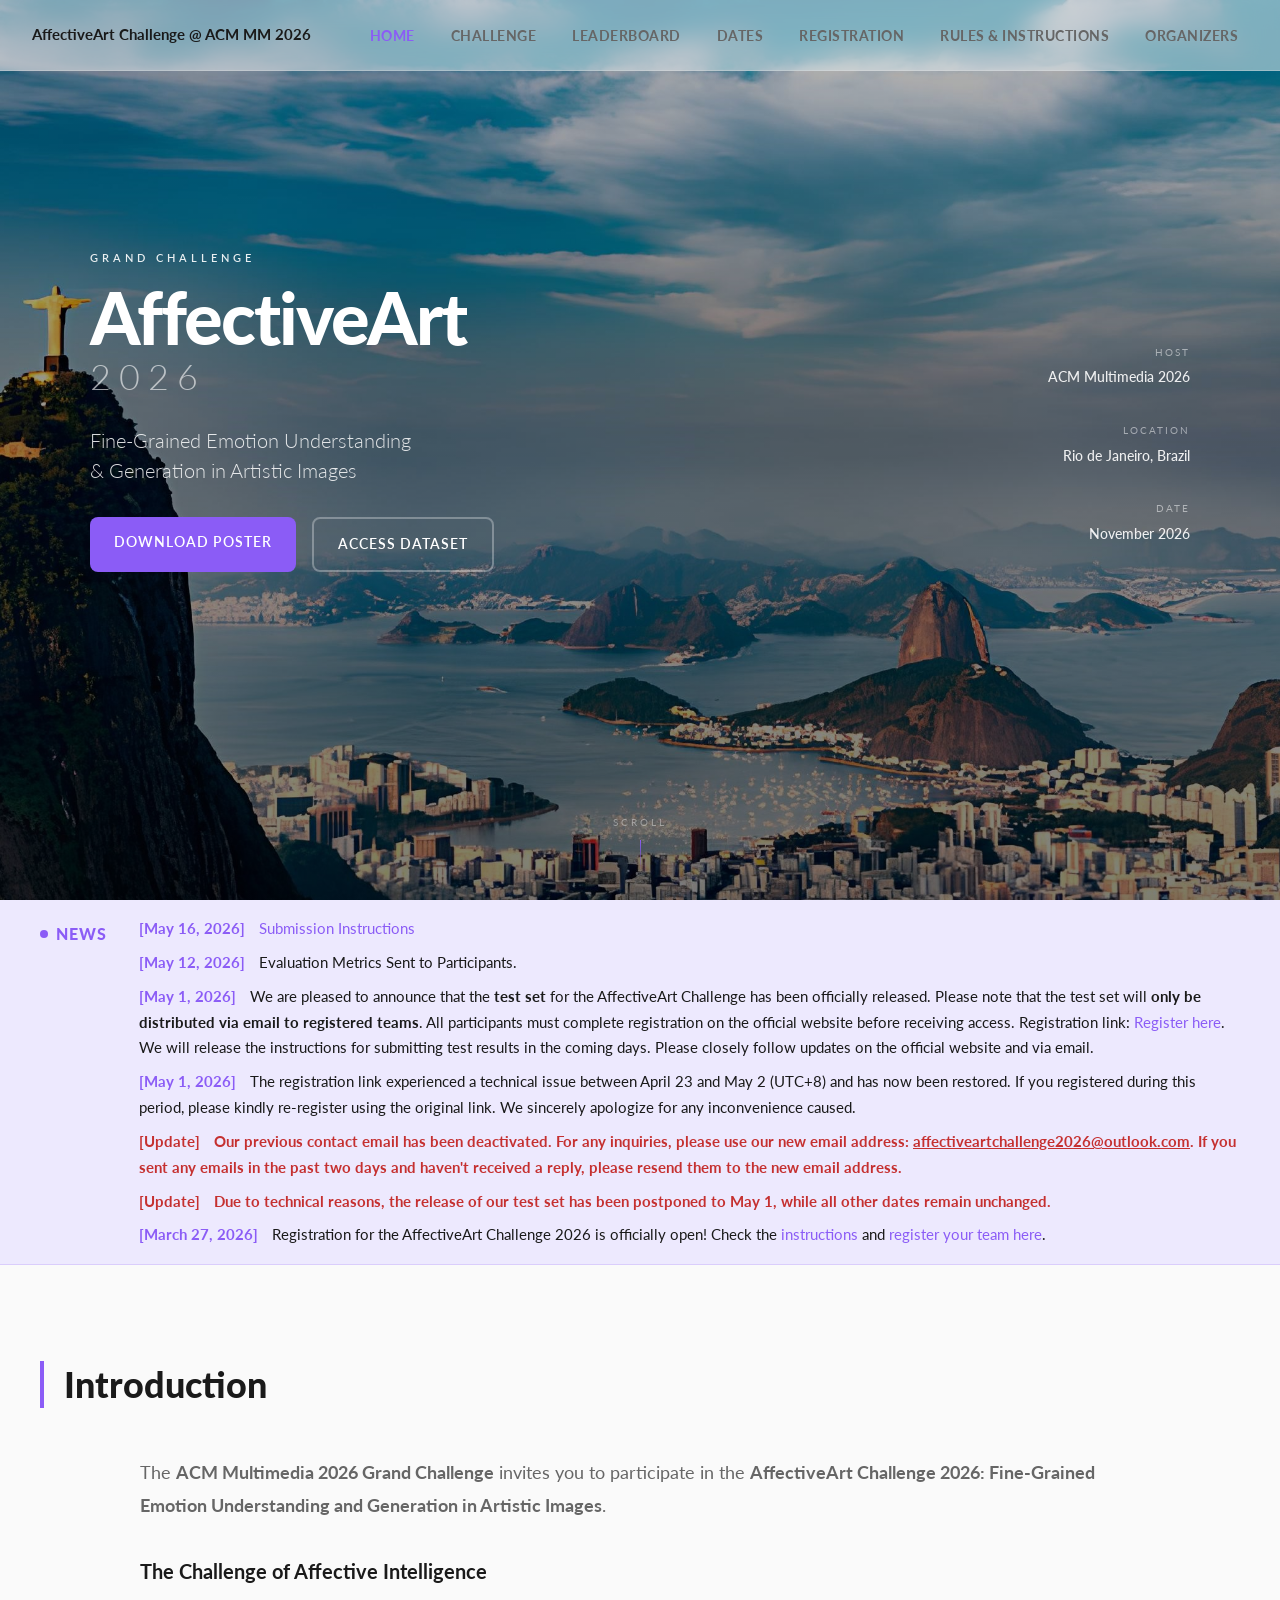
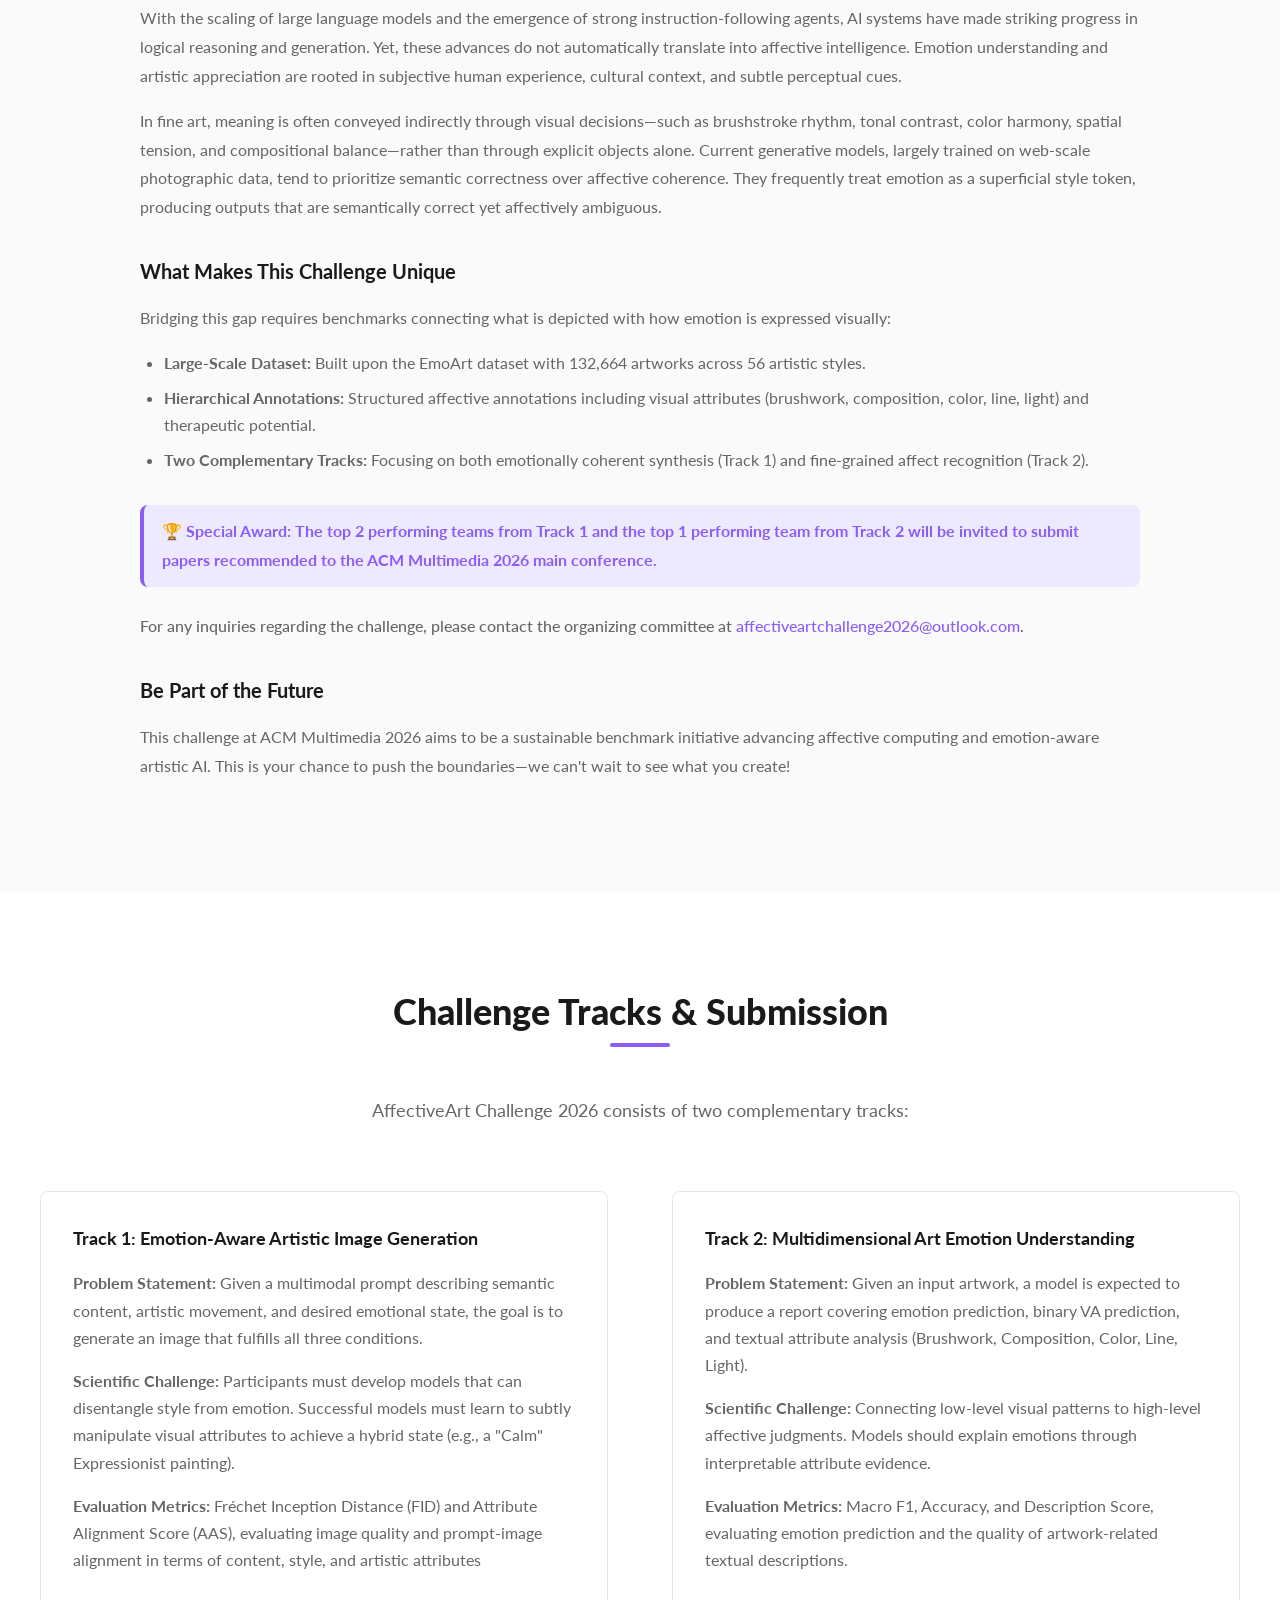
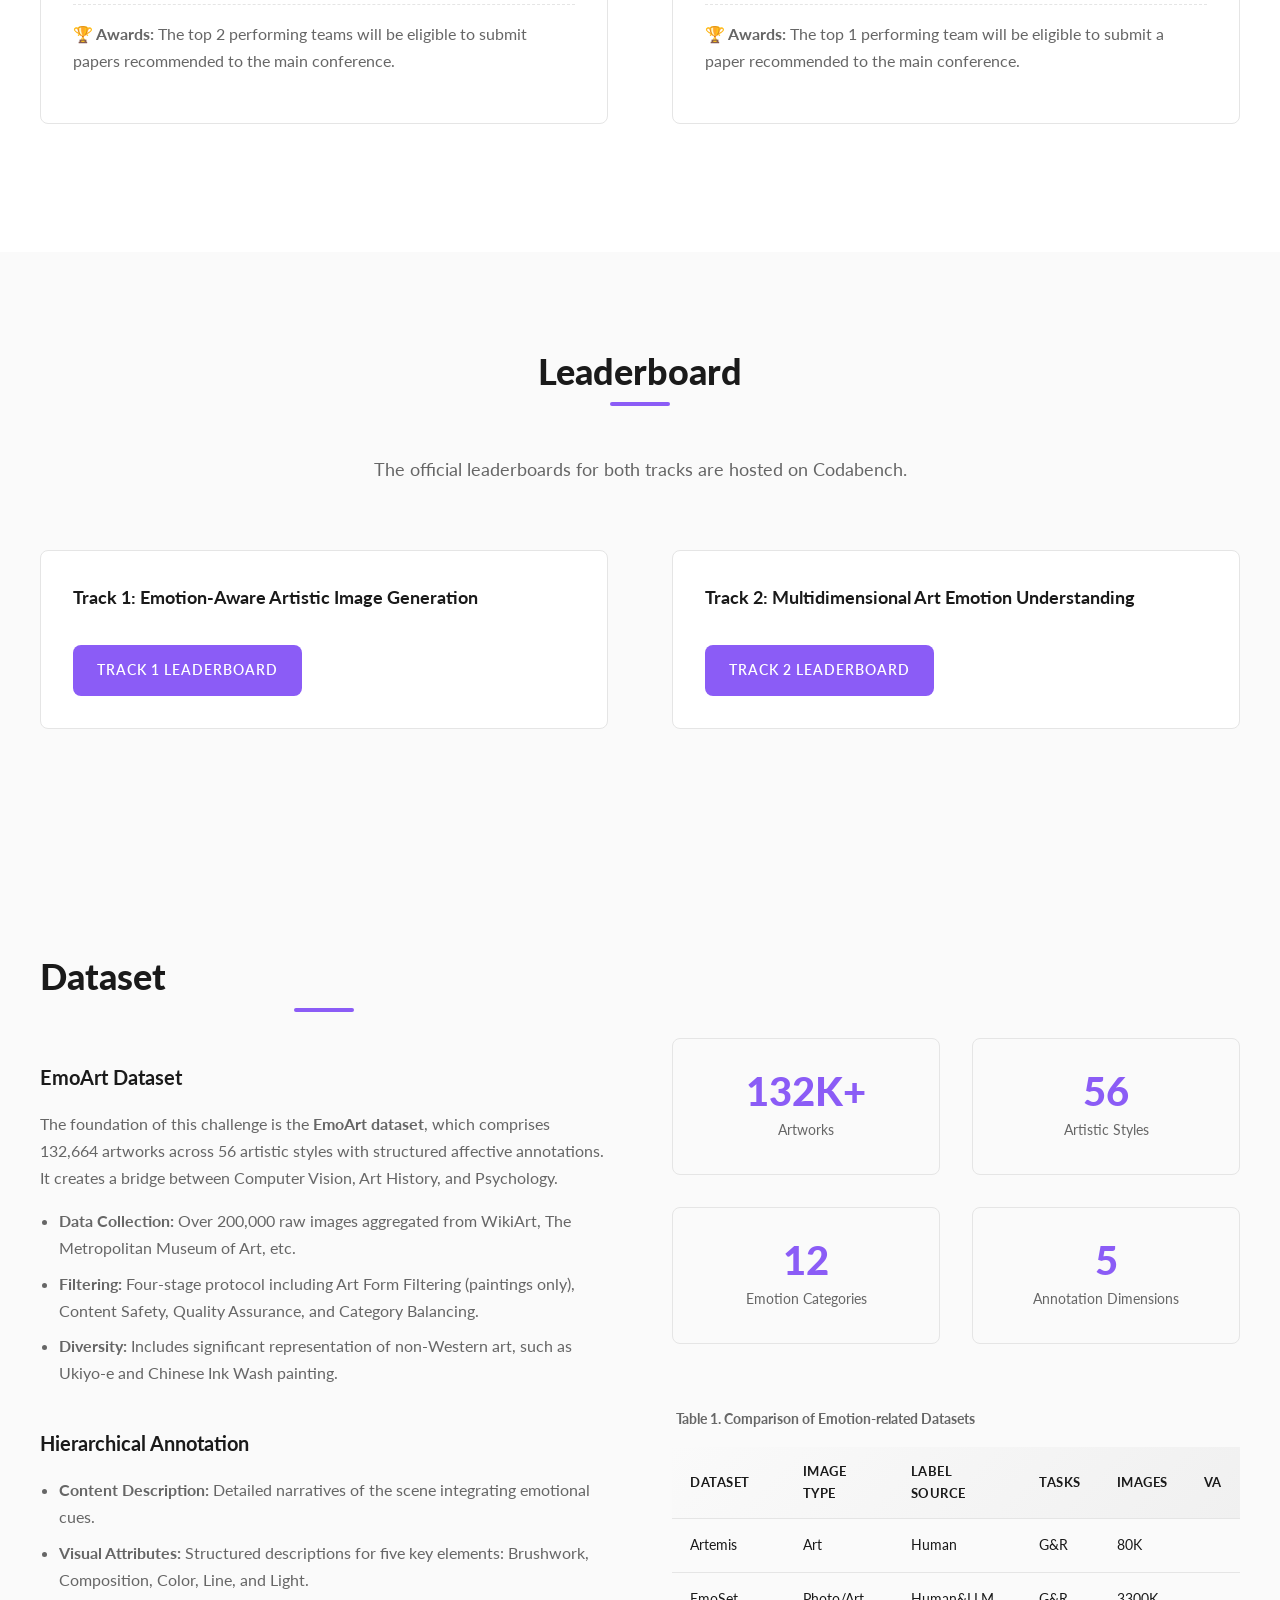
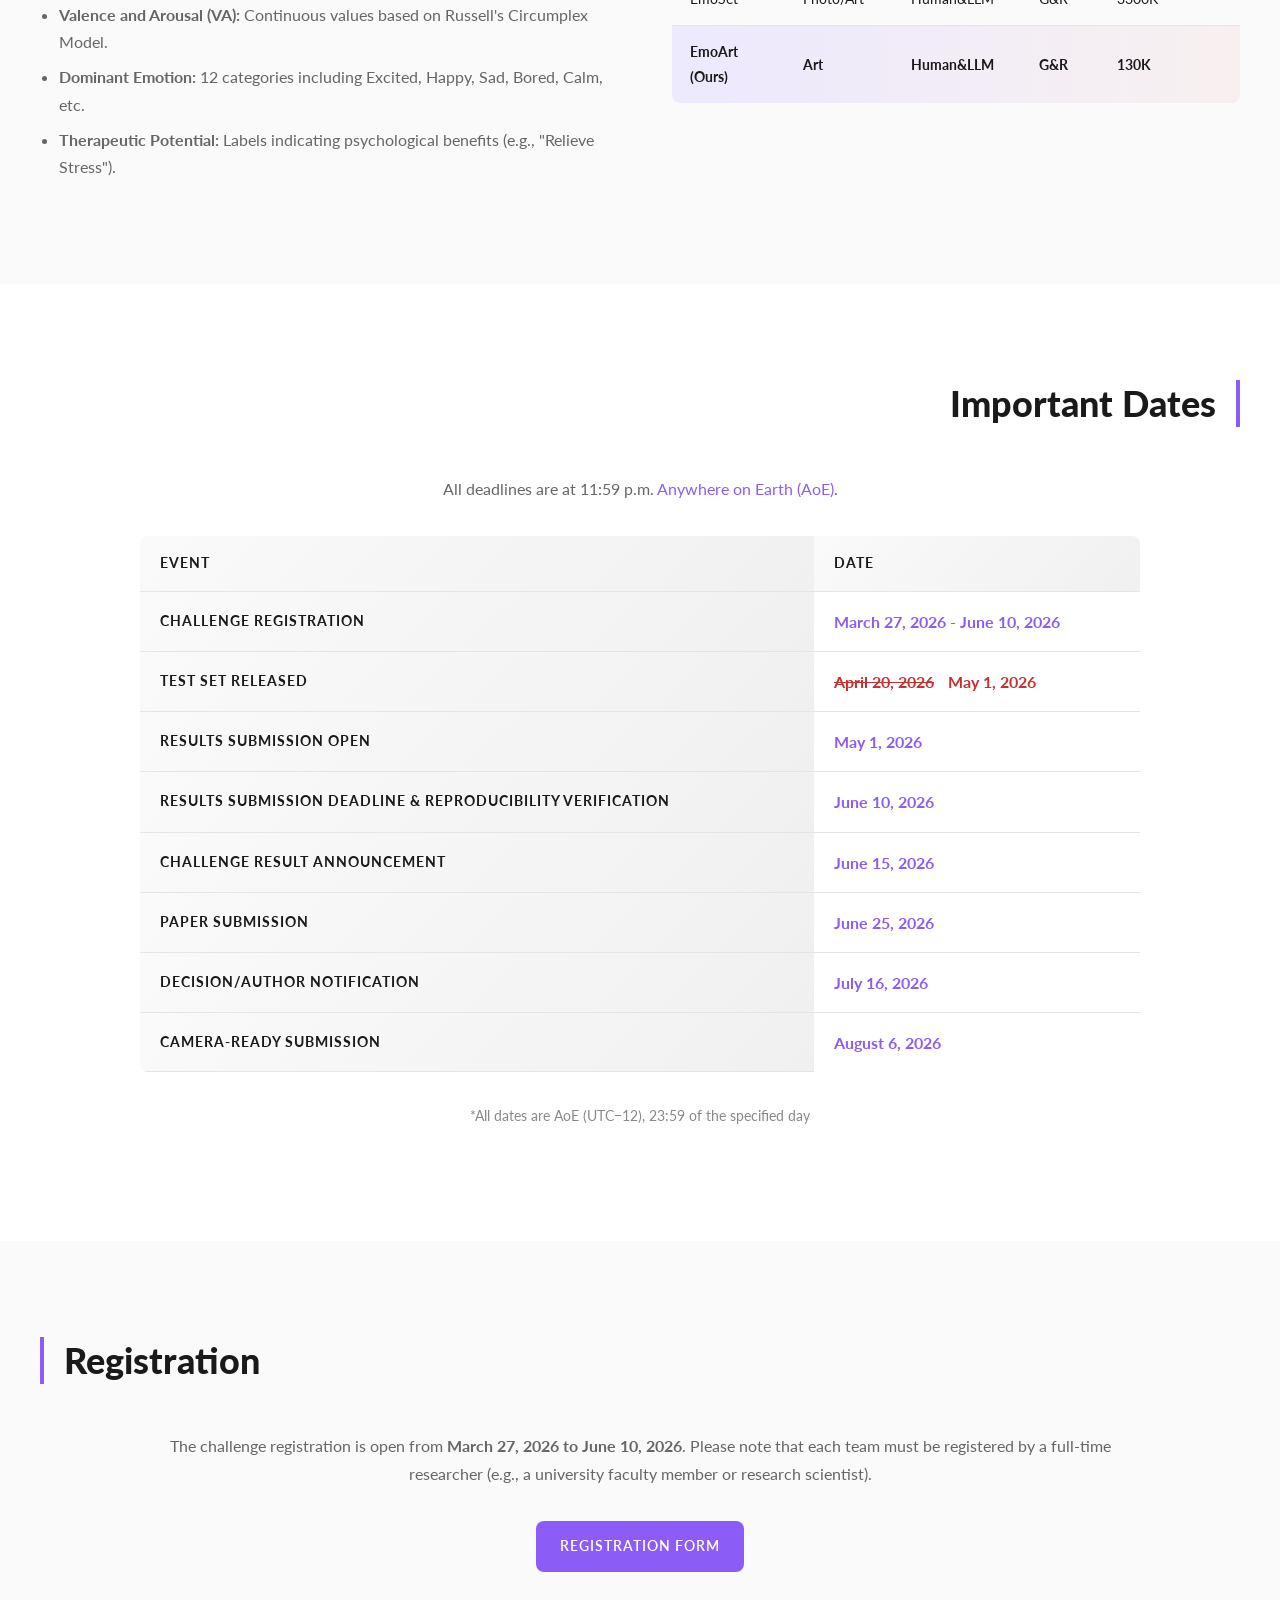
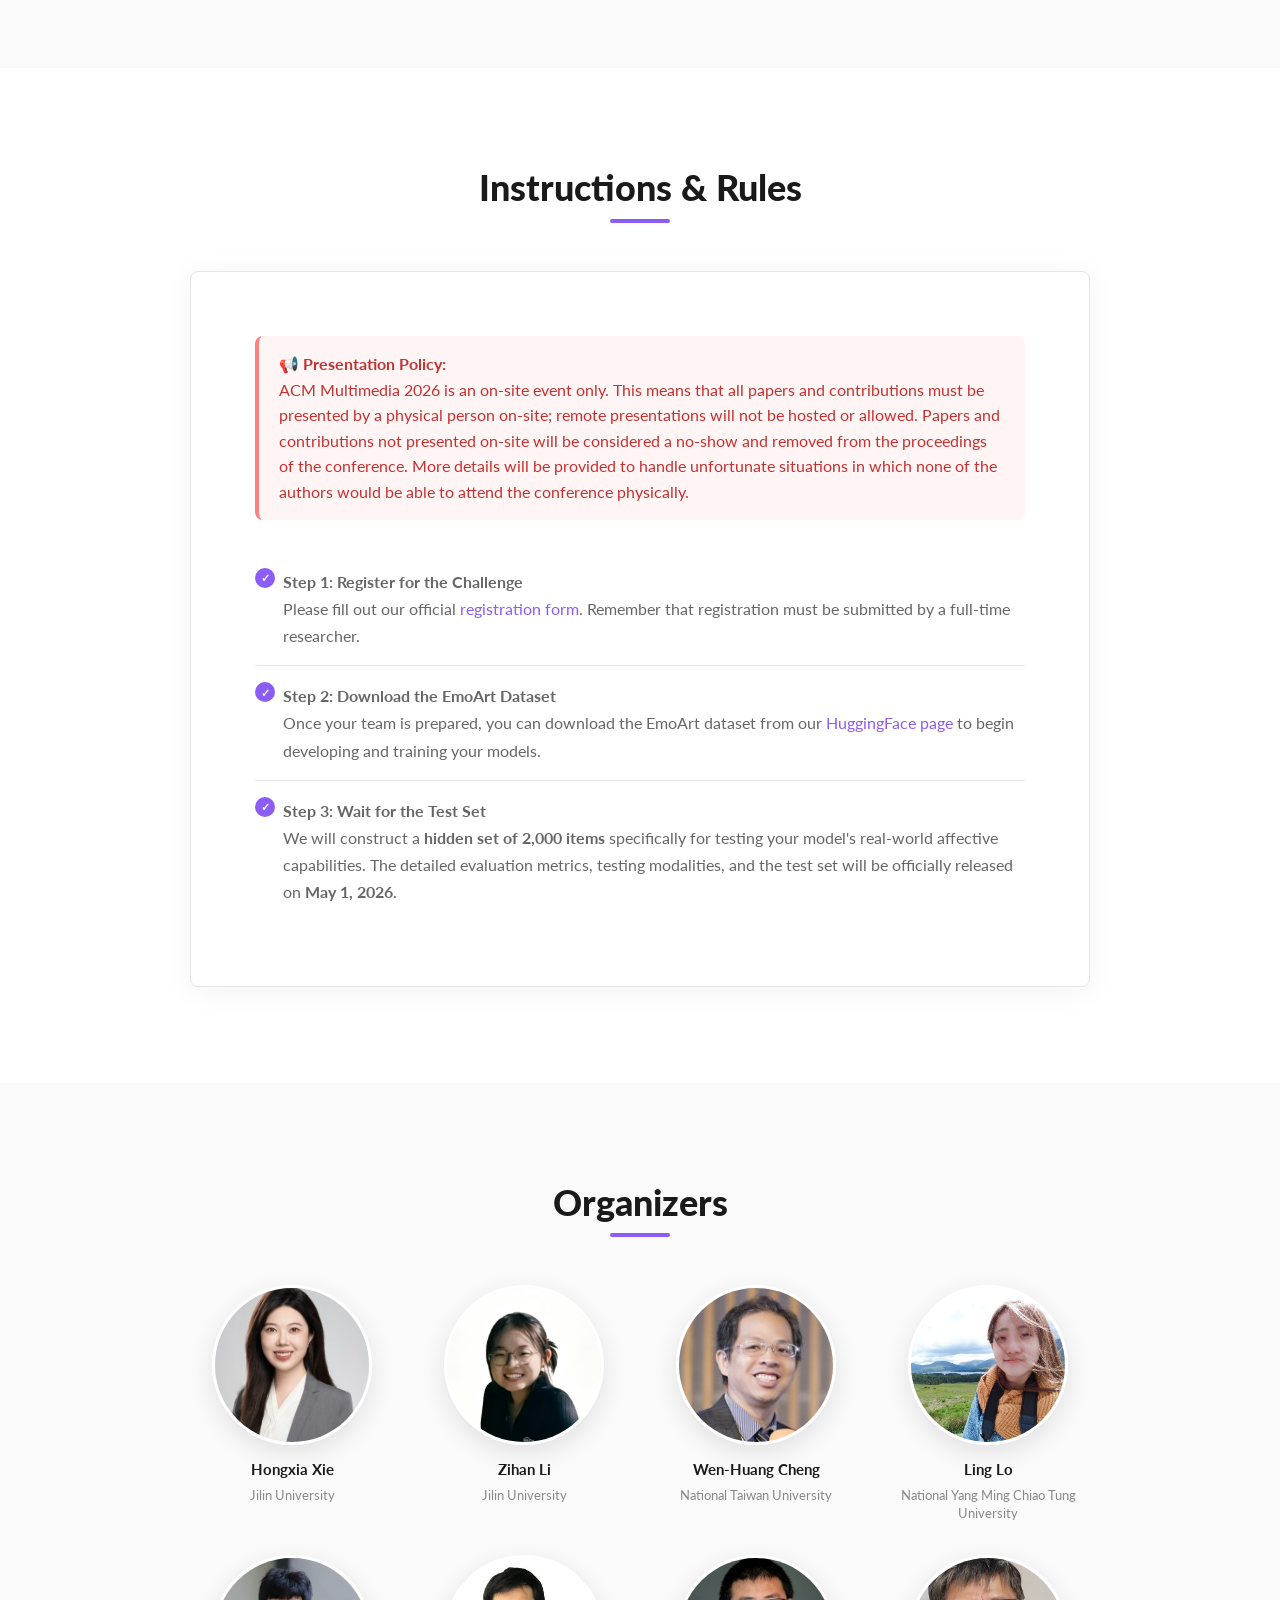
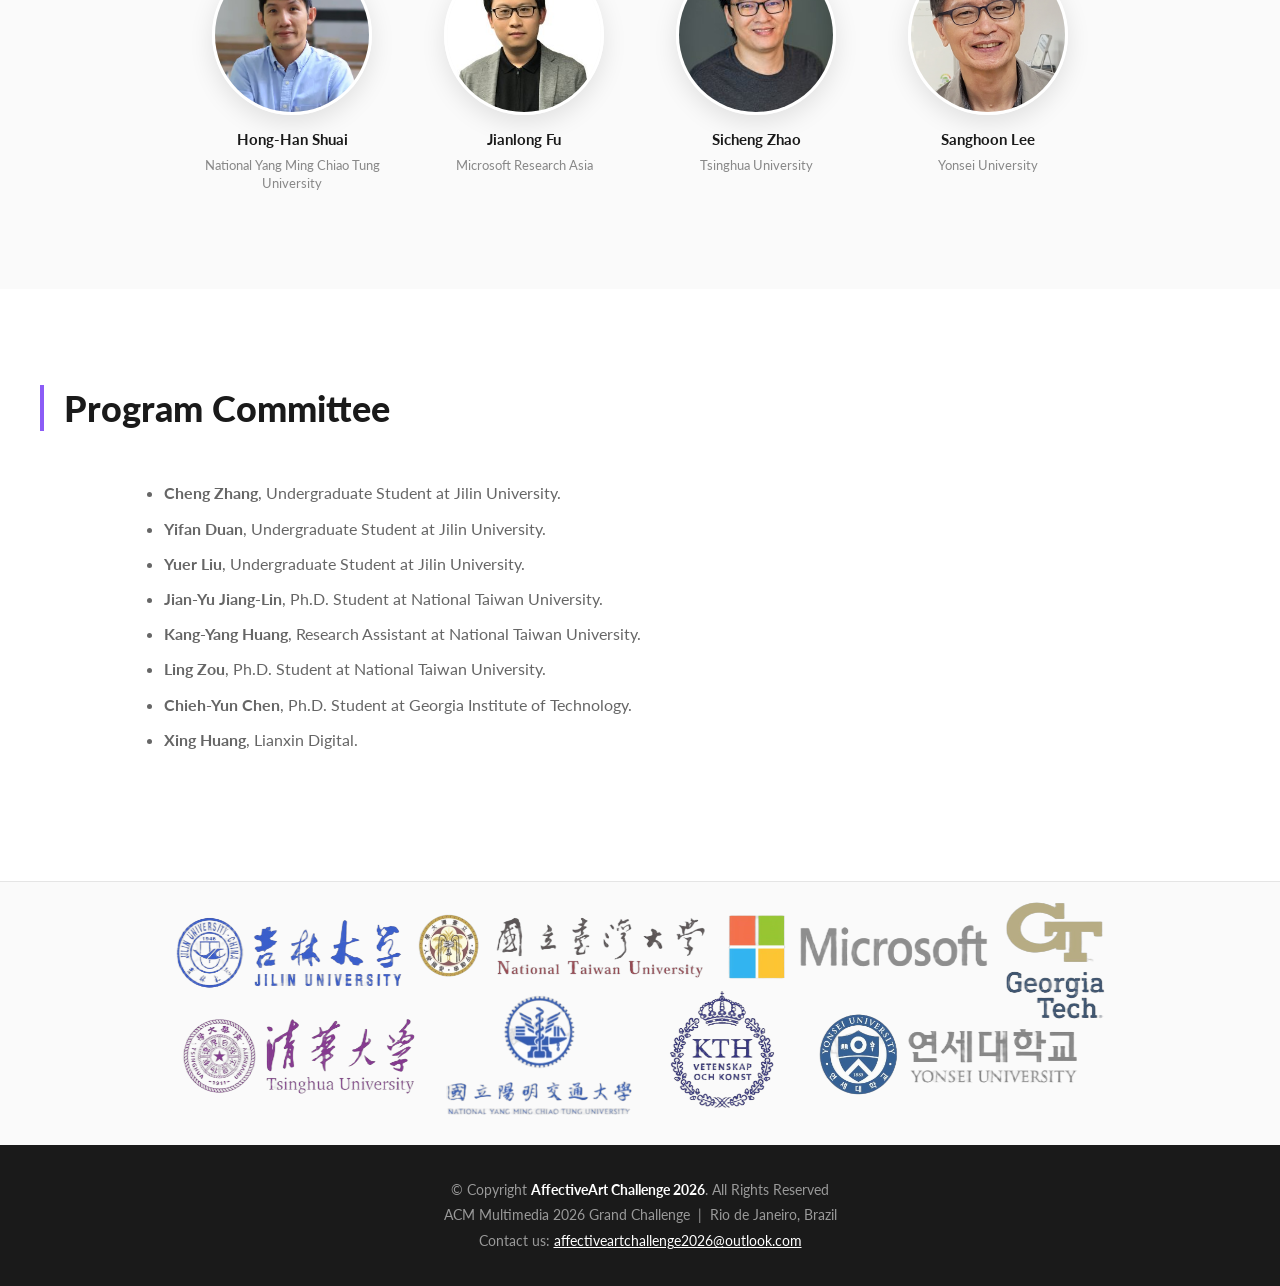
==== index.html @ a7260cdf "Update index.html" ====
<!DOCTYPE html>
<html lang="en">
<head>
    <meta charset="UTF-8">
    <meta name="viewport" content="width=device-width, initial-scale=1.0">
    <title>AffectiveArt Challenge 2026 | ACM Multimedia Grand Challenge</title>
    <link rel="shortcut icon" href="images/logo/icon.png" type="image/x-icon">
    <link rel="preconnect" href="https://fonts.googleapis.com">
    <link rel="preconnect" href="https://fonts.gstatic.com" crossorigin>
    <link href="https://fonts.googleapis.com/css2?family=Lato:wght@300;400;700;900&display=swap" rel="stylesheet">
    <style>
        :root {
            --color-primary: #1a1a1a;
            --color-secondary: #666;
            --color-accent: #8b5cf6;
            --color-accent-light: #ede9fe;
            --color-bg: #fafafa;
            --color-white: #ffffff;
            --color-border: #e5e5e5;
            --color-muted: #888;
            --font-main: 'Lato', sans-serif;
            --spacing-xs: 0.5rem;
            --spacing-sm: 1rem;
            --spacing-md: 2rem;
            --spacing-lg: 4rem;
            --spacing-xl: 6rem;
            --radius: 8px;
        }

        * {
            margin: 0;
            padding: 0;
            box-sizing: border-box;
        }

        html {
            scroll-behavior: smooth;
        }

        body {
            font-family: var(--font-main);
            font-weight: 400;
            color: var(--color-primary);
            background-color: var(--color-bg);
            line-height: 1.7;
            -webkit-font-smoothing: antialiased;
        }

        a {
            color: var(--color-accent);
            text-decoration: none;
            transition: color 0.3s;
        }

        a:hover {
            color: var(--color-primary);
        }

        /* Navigation */
        .navbar {
            position: fixed;
            top: 0;
            left: 0;
            right: 0;
            background: rgba(250, 250, 250, 0.5);
            backdrop-filter: blur(12px);
            -webkit-backdrop-filter: blur(12px);
            z-index: 1000;
            border-bottom: 1px solid rgba(229, 229, 229, 0.3);
        }

        .nav-container {
            max-width: 1320px;
            margin: 0 auto;
            padding: 0 var(--spacing-md);
            display: flex;
            justify-content: space-between;
            align-items: center;
            height: 70px;
        }

        .nav-logo {
            font-weight: 700;
            font-size: 0.95rem;
            color: var(--color-primary);
            text-decoration: none;
            letter-spacing: 0;
        }

        .nav-links {
            display: flex;
            gap: var(--spacing-sm);
            list-style: none;
        }

        .nav-links a {
            text-decoration: none;
            color: var(--color-secondary);
            font-weight: 700;
            font-size: 0.85rem;
            text-transform: uppercase;
            letter-spacing: 0.5px;
            transition: color 0.3s;
            position: relative;
            padding: 6px 10px;
        }

        .nav-links a:hover,
        .nav-links a.active {
            color: var(--color-accent);
        }

        /* Hero Section */
        .hero {
            min-height: 100vh;
            display: flex;
            align-items: center;
            justify-content: center;
            padding: var(--spacing-xl) var(--spacing-md);
            position: relative;
            background: linear-gradient(rgba(0,0,0,0.3), rgba(0,0,0,0.5)), url('images/background.jpg');
            background-size: cover;
            background-position: center;
        }

        .hero-content {
            width: 100%;
            max-width: 1100px;
            margin: 0 auto;
            color: var(--color-white);
            display: grid;
            grid-template-columns: 1.5fr 1fr;
            gap: var(--spacing-lg);
            align-items: center;
            transform: translateY(-50px);
        }

        .hero-main {
            grid-column: 1;
            margin-top: 20px;
        }

        .hero-label {
            display: block;
            font-size: 0.7rem;
            font-weight: 600;
            text-transform: uppercase;
            letter-spacing: 4px;
            color: rgba(255,255,255,0.9);
            margin-bottom: var(--spacing-sm);
        }

        .hero-title {
            font-size: clamp(2.5rem, 6vw, 4.5rem);
            font-weight: 900;
            line-height: 0.95;
            margin-bottom: var(--spacing-md);
            letter-spacing: -2px;
        }

        .title-word {
            display: block;
        }

        .title-year {
            display: block;
            font-size: 0.5em;
            font-weight: 300;
            letter-spacing: 8px;
            color: rgba(255,255,255,0.6);
            margin-top: 0.2em;
        }

        .hero-desc {
            font-size: clamp(1rem, 2vw, 1.25rem);
            font-weight: 300;
            color: rgba(255,255,255,0.85);
            line-height: 1.5;
            max-width: 500px;
        }

        .hero-info {
            grid-column: 2;
            display: flex;
            flex-direction: column;
            gap: var(--spacing-md);
            text-align: right;
            margin-top: 90px;
        }

        .info-block {
            display: flex;
            flex-direction: column;
            gap: 4px;
        }

        .info-label {
            font-size: 0.65rem;
            text-transform: uppercase;
            letter-spacing: 2px;
            color: rgba(255,255,255,0.5);
        }

        .info-value {
            font-size: 0.9rem;
            font-weight: 500;
            color: rgba(255,255,255,0.9);
        }

        .info-value a {
            color: #34e89e;
            border-bottom: 1px solid transparent;
            transition: border-color 0.3s;
        }

        .info-value a:hover {
            border-bottom-color: #34e89e;
        }

        .hero-actions {
            display: flex;
            gap: var(--spacing-sm);
            margin-top: var(--spacing-md);
            flex-wrap: wrap;
        }

        .btn {
            display: inline-block;
            padding: 0.875rem 1.5rem;
            font-family: var(--font-main);
            font-size: 0.85rem;
            font-weight: 600;
            text-decoration: none;
            text-transform: uppercase;
            letter-spacing: 1px;
            border-radius: var(--radius);
            transition: all 0.3s;
            cursor: pointer;
            border: none;
            text-align: center;
        }

        .btn-primary {
            background: var(--color-accent);
            color: white;
        }

        .btn-primary:hover {
            background: #d64a3f;
            transform: translateY(-2px);
            box-shadow: 0 10px 30px rgba(232, 90, 79, 0.3);
        }

        .btn-secondary {
            background: transparent;
            color: white;
            border: 2px solid rgba(255,255,255,0.3);
        }

        .btn-secondary:hover {
            background: white;
            color: var(--color-primary);
            border-color: white;
        }

        .hero-scroll {
            position: absolute;
            bottom: 30px;
            left: 50%;
            transform: translateX(-50%);
            display: flex;
            flex-direction: column;
            align-items: center;
            gap: 8px;
            color: rgba(255,255,255,0.4);
            font-size: 0.65rem;
            text-transform: uppercase;
            letter-spacing: 3px;
        }

        .scroll-line {
            width: 1px;
            height: 30px;
            background: linear-gradient(to bottom, var(--color-accent), transparent);
        }

        /* Section Styles */
        section {
            padding: var(--spacing-xl) var(--spacing-md);
        }

        .container {
            max-width: 1200px;
            margin: 0 auto;
        }

        .section-header {
            margin-bottom: var(--spacing-md);
            text-align: center;
        }

        .section-header-left {
            text-align: left;
        }

        .section-header-left .section-title {
            padding-left: 20px;
            border-left: 4px solid var(--color-accent);
        }

        .section-header-left .section-title::after {
            display: none;
        }

        .section-header-right {
            text-align: right;
        }

        .section-header-right .section-title {
            padding-right: 20px;
            border-right: 4px solid var(--color-accent);
        }

        .section-header-right .section-title::after {
            display: none;
        }

        .section-label {
            font-size: 0.75rem;
            font-weight: 700;
            text-transform: uppercase;
            letter-spacing: 3px;
            color: var(--color-accent);
            margin-bottom: var(--spacing-xs);
            display: inline-block;
            padding: 4px 12px;
            background: var(--color-accent-light);
            border-radius: 20px;
        }

        .section-title {
            font-size: clamp(1.75rem, 3vw, 2.25rem);
            font-weight: 900;
            line-height: 1.3;
            margin-bottom: var(--spacing-sm);
            position: relative;
            display: inline-block;
        }

        .section-title::after {
            content: '';
            display: block;
            width: 60px;
            height: 4px;
            background: var(--color-accent);
            border-radius: 2px;
            margin: var(--spacing-xs) auto 0;
        }

        .section-header-left .section-title,
        .section-header-right .section-title {
            display: inline-block;
        }

        .section-description {
            font-size: 1.1rem;
            color: var(--color-secondary);
            max-width: 900px;
            font-weight: 300;
        }

        /* Content Block */
        .content-block {
            max-width: 1000px;
            margin: 0 auto;
        }

        .content-block h3 {
            font-size: 1.25rem;
            font-weight: 700;
            margin: var(--spacing-md) 0 var(--spacing-sm);
            color: var(--color-primary);
        }

        .content-block h3:first-child {
            margin-top: 0;
        }

        .content-block p {
            color: var(--color-secondary);
            margin-bottom: var(--spacing-sm);
            line-height: 1.8;
        }

        .content-block ul {
            margin-bottom: var(--spacing-md);
            padding-left: 1.5rem;
            color: var(--color-secondary);
        }

        .content-block li {
            margin-bottom: var(--spacing-xs);
            line-height: 1.7;
        }

        .lead {
            font-size: 1.15rem;
            color: var(--color-secondary);
            margin-bottom: var(--spacing-md);
        }

        /* Two Column Layout */
        .two-col {
            display: grid;
            grid-template-columns: 1fr 1fr;
            gap: var(--spacing-lg);
            align-items: center;
        }

        .two-col.reverse {
            direction: rtl;
        }

        .two-col.reverse > * {
            direction: ltr;
        }

        .col-content h3 {
            font-size: 1.25rem;
            font-weight: 700;
            margin: var(--spacing-md) 0 var(--spacing-sm);
        }

        .col-content h3:first-child {
            margin-top: 0;
        }

        .col-content p {
            color: var(--color-secondary);
            margin-bottom: var(--spacing-sm);
        }

        .col-content ul {
            padding-left: 1.2rem;
            color: var(--color-secondary);
        }

        .col-content li {
            margin-bottom: var(--spacing-xs);
        }

        /* Stats Grid */
        .stats-grid {
            display: grid;
            grid-template-columns: repeat(2, 1fr);
            gap: var(--spacing-md);
        }

        .stat-item {
            background: var(--color-bg);
            padding: var(--spacing-md);
            border-radius: var(--radius);
            text-align: center;
            border: 1px solid var(--color-border);
            transition: all 0.3s;
        }

        .stat-item:hover {
            border-color: var(--color-accent);
        }

        .stat-number {
            font-size: 2.5rem;
            font-weight: 900;
            color: var(--color-accent);
            line-height: 1;
        }

        .stat-label {
            font-size: 0.85rem;
            color: var(--color-secondary);
            margin-top: var(--spacing-xs);
        }

        /* Info Cards */
        .info-card {
            background: var(--color-white);
            padding: var(--spacing-md);
            border-radius: var(--radius);
            border: 1px solid var(--color-border);
            margin-bottom: var(--spacing-sm);
        }

        .info-card h4 {
            font-size: 1rem;
            font-weight: 700;
            margin-bottom: var(--spacing-xs);
            color: var(--color-accent);
        }

        .info-card p {
            font-size: 0.95rem;
            color: var(--color-secondary);
            margin: 0;
        }

        /* Track Cards */
        .track-card {
            background: var(--color-white);
            padding: var(--spacing-md);
            border-radius: var(--radius);
            border: 1px solid var(--color-border);
            margin-bottom: var(--spacing-md);
            transition: all 0.3s;
            height: 100%;
        }

        .track-card:hover {
            border-color: var(--color-accent);
        }

        .tracks-row .col-content {
            display: flex;
        }

        .tracks-row .track-card {
            flex: 1;
            display: flex;
            flex-direction: column;
        }

        /* Column Layout Helpers */
        .col-content {
            display: flex;
            flex-direction: column;
            justify-content: center;
        }

        .col-visual {
            display: flex;
            flex-direction: column;
            gap: var(--spacing-md);
            justify-content: center;
        }

        .track-card h3 {
            font-size: 1.1rem;
            font-weight: 700;
            margin-bottom: var(--spacing-sm);
            color: var(--color-primary);
        }

        .track-card p {
            color: var(--color-secondary);
            margin-bottom: var(--spacing-sm);
        }

        .track-card ul {
            margin-top: var(--spacing-sm);
            padding-left: 1.2rem;
            color: var(--color-secondary);
        }

        /* Emotion Tags */
        .emotion-tags {
            display: flex;
            flex-wrap: wrap;
            gap: 8px;
        }

        .emotion-tag {
            background: var(--color-white);
            border: 1px solid var(--color-border);
            padding: 6px 14px;
            border-radius: 20px;
            font-size: 0.8rem;
            font-weight: 400;
            transition: all 0.3s;
        }

        .emotion-tag:hover {
            background: var(--color-accent);
            color: var(--color-white);
            border-color: var(--color-accent);
        }

        /* Table Styles */
        .data-table {
            width: 100%;
            border-collapse: separate;
            border-spacing: 0;
            font-size: 0.9rem;
            border-radius: var(--radius);
            overflow: hidden;
        }

        .data-table thead {
            background: linear-gradient(135deg, var(--color-bg) 0%, #f0f0f0 100%);
        }

        .data-table th,
        .data-table td {
            padding: 14px 18px;
            text-align: left;
            border-bottom: 1px solid var(--color-border);
        }

        .data-table th {
            font-weight: 700;
            color: var(--color-primary);
            text-transform: uppercase;
            font-size: 0.8rem;
            letter-spacing: 0.5px;
        }

        .data-table tbody tr {
            background: transparent;
            transition: background 0.2s;
        }

        .data-table tbody tr:hover {
            background: var(--color-bg);
        }

        .data-table tbody tr:last-child td {
            border-bottom: none;
        }

        .data-table .highlight {
            background: linear-gradient(90deg, var(--color-accent-light) 0%, rgba(245, 230, 229, 0.5) 100%);
            font-weight: 700;
        }

        .data-table caption {
            caption-side: top;
            text-align: left;
            font-weight: 700;
            margin-bottom: var(--spacing-sm);
            color: var(--color-secondary);
            font-size: 0.85rem;
            padding: 0 4px;
        }

        /* Dates Table */
        .dates-table {
            width: 100%;
            border-collapse: separate;
            border-spacing: 0;
            border-radius: var(--radius);
            overflow: hidden;
        }

        .dates-table th,
        .dates-table td {
            padding: 16px 20px;
            text-align: left;
            border-bottom: 1px solid var(--color-border);
        }

        .dates-table th {
            background: linear-gradient(135deg, var(--color-bg) 0%, #f0f0f0 100%);
            font-weight: 700;
            font-size: 0.85rem;
            text-transform: uppercase;
            letter-spacing: 1px;
        }

        .dates-table tr:last-child td {
            border-bottom: none;
        }

        .dates-table td:first-child {
            font-weight: 600;
        }

        .dates-table td:last-child {
            color: var(--color-accent);
            font-weight: 700;
        }

        .dates-table tbody tr {
            background: transparent;
            transition: background 0.2s;
        }

        .dates-table tbody tr:hover {
            background: var(--color-bg);
        }

        /* Reg Step */
        .reg-step-title {
            font-size: 0.85rem;
            font-weight: 700;
            text-transform: uppercase;
            letter-spacing: 1px;
            color: var(--color-accent);
            margin: var(--spacing-md) 0 var(--spacing-xs);
        }

        /* Rules Block */
        .rules-block {
            max-width: 900px;
            margin: 0 auto;
            background: var(--color-white);
            padding: var(--spacing-lg);
            border-radius: var(--radius);
            box-shadow: 0 4px 30px rgba(0,0,0,0.05);
            border: 1px solid var(--color-border);
        }

        .rules-list {
            list-style: none;
            padding: 0;
            margin: 0;
        }

        .rules-list > li {
            padding: var(--spacing-sm) 0;
            padding-left: 28px;
            position: relative;
            border-bottom: 1px solid var(--color-border);
            color: var(--color-secondary);
            line-height: 1.7;
        }

        .rules-list > li:last-child {
            border-bottom: none;
        }

        .rules-list > li::before {
            content: '✓';
            position: absolute;
            left: 0;
            top: var(--spacing-sm);
            width: 20px;
            height: 20px;
            background: var(--color-accent);
            color: white;
            border-radius: 50%;
            display: flex;
            align-items: center;
            justify-content: center;
            font-size: 0.7rem;
            font-weight: 700;
        }

        .rules-list ul {
            margin-top: var(--spacing-xs);
            padding-left: 1.5rem;
        }

        .rules-list ul li {
            margin-bottom: 4px;
        }

        /* News Banner Styling */
        .news-banner {
            padding: var(--spacing-sm) var(--spacing-md);
            background: var(--color-accent-light);
            border-bottom: 1px solid rgba(139, 92, 246, 0.2);
        }
        
        .news-banner-inner {
            display: flex;
            align-items: flex-start;
            gap: var(--spacing-md);
            max-width: 1200px;
            margin: 0 auto;
        }
        
        .news-banner-title {
            font-size: 1rem;
            font-weight: 900;
            color: var(--color-accent);
            text-transform: uppercase;
            letter-spacing: 1px;
            margin: 0;
            margin-top: 4px;
            flex-shrink: 0;
            display: flex;
            align-items: center;
            gap: 8px;
        }
        
        .news-banner-title::before {
            content: '';
            display: block;
            width: 8px;
            height: 8px;
            background: var(--color-accent);
            border-radius: 50%;
            animation: pulse 2s infinite;
        }
        
        @keyframes pulse {
            0% { box-shadow: 0 0 0 0 rgba(139, 92, 246, 0.7); }
            70% { box-shadow: 0 0 0 6px rgba(139, 92, 246, 0); }
            100% { box-shadow: 0 0 0 0 rgba(139, 92, 246, 0); }
        }
        
        .news-banner-content {
            font-size: 0.95rem;
            color: var(--color-primary);
            display: flex;
            flex-direction: column;
            gap: 8px;
        }
        
        .news-date {
            font-weight: 700;
            color: var(--color-accent);
            margin-right: 10px;
        }

        /* Organizers - Circular Style */
        .organizers-row {
            display: flex;
            justify-content: center;
            gap: var(--spacing-md);
            margin-bottom: var(--spacing-md);
        }

        .organizers-row:last-child {
            margin-bottom: 0;
        }

        .organizer-item {
            text-align: center;
            flex: 0 0 auto;
        }

        .row-4 .organizer-item {
            width: calc(25% - var(--spacing-md) * 3 / 4);
            max-width: 200px;
        }

        .row-3 .organizer-item {
            width: calc(25% - var(--spacing-md) * 3 / 4);
            max-width: 200px;
        }

        .organizer-photo {
            width: 160px;
            height: 160px;
            margin: 0 auto 12px;
            border-radius: 50%;
            overflow: hidden;
            box-shadow: 0 8px 25px rgba(0,0,0,0.1);
            transition: all 0.3s ease;
            border: 3px solid var(--color-white);
        }

        .organizer-photo:hover {
            box-shadow: 0 8px 25px rgba(0,0,0,0.15);
            transform: translateY(-2px);
        }

        .organizer-photo img {
            width: 100%;
            height: 100%;
            object-fit: cover;
        }

        .organizer-name {
            font-size: 0.95rem;
            font-weight: 700;
            margin-bottom: 4px;
        }

        .organizer-name a {
            color: var(--color-primary);
        }

        .organizer-name a:hover {
            color: var(--color-accent);
        }

        .organizer-affiliation {
            font-size: 0.8rem;
            color: var(--color-muted);
            line-height: 1.4;
        }

        /* PC Members */
        .pc-block {
            max-width: 900px;
            margin: 0 auto;
            background: var(--color-white);
            padding: var(--spacing-lg);
            border-radius: var(--radius);
            box-shadow: 0 4px 30px rgba(0,0,0,0.05);
            border: 1px solid var(--color-border);
        }

        .pc-list {
            list-style: none;
            padding: 0;
            margin: 0;
            display: grid;
            grid-template-columns: repeat(auto-fit, minmax(300px, 1fr));
            gap: var(--spacing-sm);
        }

        .pc-list li {
            padding: var(--spacing-sm);
            padding-left: 36px;
            position: relative;
            background: var(--color-bg);
            border-radius: var(--radius);
            border: 1px solid var(--color-border);
            transition: all 0.3s;
        }

        .pc-list li:hover {
            border-color: var(--color-accent);
            transform: translateY(-2px);
            box-shadow: 0 4px 15px rgba(0,0,0,0.05);
        }

        .pc-list li::before {
            content: '';
            position: absolute;
            left: 12px;
            top: 50%;
            transform: translateY(-50%);
            width: 12px;
            height: 12px;
            background: linear-gradient(135deg, var(--color-accent) 0%, #ff7b6e 100%);
            border-radius: 50%;
            box-shadow: 0 2px 8px rgba(232, 90, 79, 0.3);
        }

        /* Partner Logos */
        .partner-logos {
            text-align: center;
        }

        .partner-logos img {
            max-width: 80%;
            opacity: 0.8;
        }

        /* Footer */
        footer {
            background: var(--color-primary);
            color: var(--color-white);
            padding: var(--spacing-md);
            text-align: center;
        }

        .footer-content {
            font-size: 0.9rem;
            color: #999;
            line-height: 1.8;
        }

        .footer-content strong {
            color: #fff;
        }

        .footer-content a {
            color: #fff;
            text-decoration: underline;
        }

        .footer-content a:hover {
            color: var(--color-accent);
        }

        /* Section Backgrounds */
        .section-alt {
            background: var(--color-white);
        }

        /* Scroll Animations */
        .slide-in-left {
            opacity: 0;
            transform: translateX(-60px);
            transition: all 0.8s ease-out;
        }

        .slide-in-left.visible {
            opacity: 1;
            transform: translateX(0);
        }

        .slide-in-right {
            opacity: 0;
            transform: translateX(60px);
            transition: all 0.8s ease-out;
        }

        .slide-in-right.visible {
            opacity: 1;
            transform: translateX(0);
        }

        .slide-in-bottom {
            opacity: 0;
            transform: translateY(40px);
            transition: all 0.6s ease-out;
        }

        .slide-in-bottom.visible {
            opacity: 1;
            transform: translateY(0);
        }

        /* Stagger delays for children */
        .slide-in-left > *:nth-child(1) { transition-delay: 0.1s; }
        .slide-in-left > *:nth-child(2) { transition-delay: 0.2s; }
        .slide-in-left > *:nth-child(3) { transition-delay: 0.3s; }

        .slide-in-right > *:nth-child(1) { transition-delay: 0.1s; }
        .slide-in-right > *:nth-child(2) { transition-delay: 0.2s; }
        .slide-in-right > *:nth-child(3) { transition-delay: 0.3s; }

        /* Responsive */
        @media (max-width: 992px) {
            .two-col {
                grid-template-columns: 1fr;
                gap: var(--spacing-md);
            }

            .two-col.reverse {
                direction: ltr;
            }

            .tracks-row .col-content {
                display: block;
            }

            .organizers-row {
                flex-wrap: wrap;
            }

            .row-4 .organizer-item,
            .row-3 .organizer-item {
                width: calc(50% - var(--spacing-sm) / 2);
                max-width: none;
            }

            .content-block {
                padding: var(--spacing-md);
            }
        }

        @media (max-width: 768px) {
            .nav-links {
                display: none;
            }

            .nav-logo {
                font-size: 0.75rem;
            }

            .hero-content {
                grid-template-columns: 1fr;
                text-align: center;
                gap: var(--spacing-md);
            }

            .hero-actions {
                justify-content: center;
            }

            .hero-info {
                text-align: center;
                flex-direction: row;
                justify-content: center;
                flex-wrap: wrap;
                gap: var(--spacing-sm);
            }

            .info-block {
                align-items: center;
            }

            .hero-desc {
                margin: 0 auto;
            }

            .section-header-left,
            .section-header-right {
                text-align: center;
            }

            .section-header-left .section-title,
            .section-header-right .section-title {
                padding-left: 0;
                padding-right: 0;
                border-left: none;
                border-right: none;
            }

            .section-header-left .section-title::after,
            .section-header-right .section-title::after {
                display: block;
                margin: var(--spacing-xs) auto 0;
            }

            .row-4 .organizer-item,
            .row-3 .organizer-item {
                width: 100%;
            }

            .organizer-photo {
                width: 140px;
                height: 140px;
            }

            .hero-buttons {
                flex-direction: column;
            }

            .btn {
                width: 100%;
            }

            section {
                padding: var(--spacing-lg) var(--spacing-md);
            }
            
            .news-banner-inner {
                flex-direction: column;
                align-items: flex-start;
                gap: 4px;
            }
        }
    </style>
</head>
<body>
    <nav class="navbar">
        <div class="nav-container">
            <a href="#" class="nav-logo">AffectiveArt Challenge @ ACM MM 2026</a>
            <ul class="nav-links">
                <li><a href="#intro" class="active">Home</a></li>
                <li><a href="#tracks">Challenge</a></li>
                <li><a href="#leaderboard">Leaderboard</a></li>
                <li><a href="#dates">Dates</a></li>
                <li><a href="#registration">Registration</a></li>
                <li><a href="#rules">Rules & Instructions</a></li>
                <li><a href="#organizers">Organizers</a></li>
            </ul>
        </div>
    </nav>

    <section class="hero">
        <div class="hero-content">
            <div class="hero-main">
                <span class="hero-label">Grand Challenge</span>
                <h1 class="hero-title">
                    <span class="title-word">AffectiveArt</span>
                    <span class="title-year">2026</span>
                </h1>
                <p class="hero-desc">Fine-Grained Emotion Understanding<br>&amp; Generation in Artistic Images</p>
                <div class="hero-actions">
                    <a href="images/poster.png" download class="btn btn-primary">Download Poster</a>
                    <a href="https://huggingface.co/datasets/printblue/EmoArt-130k" target="_blank" class="btn btn-secondary">Access Dataset</a>
                </div>
            </div>
            <div class="hero-info">
                <div class="info-block">
                    <span class="info-label">Host</span>
                    <a href="https://www.acmmm2026.org/" target="_blank" class="info-value">ACM Multimedia 2026</a>
                </div>
                <div class="info-block">
                    <span class="info-label">Location</span>
                    <span class="info-value">Rio de Janeiro, Brazil</span>
                </div>
                <div class="info-block">
                    <span class="info-label">Date</span>
                    <span class="info-value">November 2026</span>
                </div>
            </div>
        </div>
        <div class="hero-scroll">
            <span>Scroll</span>
            <div class="scroll-line"></div>
        </div>
    </section>
    
    <div id="news" class="news-banner">
        <div class="news-banner-inner slide-in-left">
            <div class="news-banner-title">News</div>
            <div class="news-banner-content">
                <div>
                    <span class="news-date">[May 16, 2026]</span>
                    <a href="https://github.com/lizihan363-ship-it/AffectiveArt2026/blob/main/Submission%20Instructions.md" target="_blank">
                        Submission Instructions
                    </a>
                </div>
                <div>
                    <span class="news-date">[May 12, 2026]</span>
                    Evaluation Metrics Sent to Participants.
                </div>
                <div>
                    <span class="news-date">[May 1, 2026]</span>
                    We are pleased to announce that the <strong>test set</strong> for the AffectiveArt Challenge has been officially released. 
                    Please note that the test set will <strong>only be distributed via email to registered teams</strong>. All participants must complete registration on the official website before receiving access. 
                    Registration link: 
                    <a href="https://ecnvgo5j07bl.feishu.cn/share/base/form/shrcnstZsDs1PCKbKZ7JDi4NXhd" target="_blank">Register here</a>.
                    <br>
                    We will release the instructions for submitting test results in the coming days. Please closely follow updates on the official website and via email.
                </div>
                
                <div>
                    <span class="news-date">[May 1, 2026]</span>
                    The registration link experienced a technical issue between April 23 and May 2 (UTC+8) and has now been restored. 
                    If you registered during this period, please kindly re-register using the original link. 
                    We sincerely apologize for any inconvenience caused.
                </div>
                <div>
                    <span class="news-date" style="color: #c53030;">[Update]</span>
                    <strong style="color: #c53030;">Our previous contact email has been deactivated. For any inquiries, please use our new email address: <a href="mailto:affectiveartchallenge2026@outlook.com" style="color: inherit; text-decoration: underline;">affectiveartchallenge2026@outlook.com</a>. If you sent any emails in the past two days and haven't received a reply, please resend them to the new email address.</strong>
                </div>
                <div>
                    <span class="news-date" style="color: #c53030;">[Update]</span>
                    <strong style="color: #c53030;">Due to technical reasons, the release of our test set has been postponed to May 1, while all other dates remain unchanged.</strong>
                </div>
                <div>
                    <span class="news-date">[March 27, 2026]</span>
                    Registration for the AffectiveArt Challenge 2026 is officially open! Check the <a href="#rules">instructions</a> and <a href="#registration">register your team here</a>.
                </div>
            </div>
        </div>
    </div>

    <section id="intro">
        <div class="container">
            <div class="section-header section-header-left">
                <h2 class="section-title">Introduction</h2>
            </div>
            <div class="content-block slide-in-bottom">
                <p class="lead">
                    The <strong>ACM Multimedia 2026 Grand Challenge</strong> invites you to participate in the 
                    <strong>AffectiveArt Challenge 2026: Fine-Grained Emotion Understanding and Generation in Artistic Images</strong>.
                </p>
                
                <h3>The Challenge of Affective Intelligence</h3>
                <p>
                    With the scaling of large language models and the emergence of strong instruction-following agents, AI systems have made striking progress in logical reasoning and generation. Yet, these advances do not automatically translate into affective intelligence. Emotion understanding and artistic appreciation are rooted in subjective human experience, cultural context, and subtle perceptual cues.
                </p>
                <p>
                    In fine art, meaning is often conveyed indirectly through visual decisions—such as brushstroke rhythm, tonal contrast, color harmony, spatial tension, and compositional balance—rather than through explicit objects alone. Current generative models, largely trained on web-scale photographic data, tend to prioritize semantic correctness over affective coherence. They frequently treat emotion as a superficial style token, producing outputs that are semantically correct yet affectively ambiguous.
                </p>
                
                <h3>What Makes This Challenge Unique</h3>
                <p>
                    Bridging this gap requires benchmarks connecting what is depicted with how emotion is expressed visually:
                </p>
                
                <ul>
                    <li><strong>Large-Scale Dataset:</strong> Built upon the EmoArt dataset with 132,664 artworks across 56 artistic styles.</li>
                    <li><strong>Hierarchical Annotations:</strong> Structured affective annotations including visual attributes (brushwork, composition, color, line, light) and therapeutic potential.</li>
                    <li><strong>Two Complementary Tracks:</strong> Focusing on both emotionally coherent synthesis (Track 1) and fine-grained affect recognition (Track 2).</li>
                </ul>

                <p style="color: var(--color-accent); font-weight: 700; background: var(--color-accent-light); padding: 12px 18px; border-radius: var(--radius); border-left: 4px solid var(--color-accent);">
                    🏆 Special Award: The top 2 performing teams from Track 1 and the top 1 performing team from Track 2 will be invited to submit papers recommended to the ACM Multimedia 2026 main conference.
                </p>

                <p style="margin-top: 25px; margin-bottom: 25px; font-weight: 500;">
                    For any inquiries regarding the challenge, please contact the organizing committee at 
                    <a href="mailto:affectiveartchallenge2026@outlook.com">affectiveartchallenge2026@outlook.com</a>.
                </p>
                
                <h3>Be Part of the Future</h3>
                <p>
                    This challenge at ACM Multimedia 2026 aims to be a sustainable benchmark initiative advancing affective computing and emotion-aware artistic AI. This is your chance to push the boundaries—we can't wait to see what you create!
                </p>
            </div>
        </div>
    </section>

    <section id="tracks" class="section-alt">
        <div class="container">
            <div class="section-header">
                <h2 class="section-title">Challenge Tracks & Submission</h2>
            </div>

            <p class="lead slide-in-bottom" style="text-align: center; margin-bottom: var(--spacing-lg);">
                AffectiveArt Challenge 2026 consists of two complementary tracks:
            </p>

            <div class="two-col tracks-row slide-in-left">
                <div class="col-content">
                    <div class="track-card">
                        <h3>Track 1: Emotion-Aware Artistic Image Generation</h3>
                        <p><strong>Problem Statement:</strong> Given a multimodal prompt describing semantic content, artistic movement, and desired emotional state, the goal is to generate an image that fulfills all three conditions.</p>
                        <p><strong>Scientific Challenge:</strong> Participants must develop models that can disentangle style from emotion. Successful models must learn to subtly manipulate visual attributes to achieve a hybrid state (e.g., a "Calm" Expressionist painting).</p>
                        <p><strong>Evaluation Metrics:</strong> Fréchet Inception Distance (FID) and Attribute Alignment Score (AAS), evaluating image quality and prompt-image alignment in terms of content, style, and artistic attributes</p>
                        <p style="margin-top: 15px; padding-top: 15px; border-top: 1px dashed var(--color-border);"><strong>🏆 Awards:</strong> The top 2 performing teams will be eligible to submit papers recommended to the main conference.</p>
                    </div>
                </div>
                <div class="col-content">
                    <div class="track-card">
                        <h3>Track 2: Multidimensional Art Emotion Understanding</h3>
                        <p><strong>Problem Statement:</strong> Given an input artwork, a model is expected to produce a report covering emotion prediction, binary VA prediction, and textual attribute analysis (Brushwork, Composition, Color, Line, Light).</p>
                        <p><strong>Scientific Challenge:</strong> Connecting low-level visual patterns to high-level affective judgments. Models should explain emotions through interpretable attribute evidence.</p>
                        <p><strong>Evaluation Metrics:</strong> Macro F1, Accuracy, and Description Score, evaluating emotion prediction and the quality of artwork-related textual descriptions.</p>
                        <p style="margin-top: 15px; padding-top: 15px; border-top: 1px dashed var(--color-border);"><strong>🏆 Awards:</strong> The top 1 performing team will be eligible to submit a paper recommended to the main conference.</p>
                    </div>
                </div>
            </div>
        </div>
    </section>
    <section id="leaderboard">
        <div class="container">
            <div class="section-header">
                <h2 class="section-title">Leaderboard</h2>
            </div>

            <p class="lead slide-in-bottom" style="text-align: center; margin-bottom: var(--spacing-lg);">
                The official leaderboards for both tracks are hosted on Codabench.
            </p>

            <div class="two-col tracks-row slide-in-left">
                <div class="col-content">
                    <div class="track-card">
                        <h3>Track 1: Emotion-Aware Artistic Image Generation</h3>
                    
                        <div style="margin-top: auto; padding-top: var(--spacing-sm);">
                            <a href="https://www.codabench.org/competitions/16299/#/results-tab" target="_blank" class="btn btn-primary">
                                Track 1 Leaderboard
                            </a>
                        </div>
                    </div>
                </div>

                <div class="col-content">
                    <div class="track-card">
                        <h3>Track 2: Multidimensional Art Emotion Understanding</h3>
                       
                        <div style="margin-top: auto; padding-top: var(--spacing-sm);">
                            <a href="https://www.codabench.org/competitions/16304/#/results-tab" target="_blank" class="btn btn-primary">
                                Track 2 Leaderboard
                            </a>
                        </div>
                    </div>
                </div>
            </div>
        </div>
    </section>
    <section id="dataset">
        <div class="container">
            <div class="two-col">
                <div class="col-content slide-in-left">
                    <h2 class="section-title">Dataset</h2>

                    <h3>EmoArt Dataset</h3>
                    <p>
                        The foundation of this challenge is the <strong>EmoArt dataset</strong>, which comprises 132,664 artworks across 56 artistic styles with structured affective annotations. It creates a bridge between Computer Vision, Art History, and Psychology.
                    </p>

                    <ul>
                        <li><strong>Data Collection:</strong> Over 200,000 raw images aggregated from WikiArt, The Metropolitan Museum of Art, etc.</li>
                        <li><strong>Filtering:</strong> Four-stage protocol including Art Form Filtering (paintings only), Content Safety, Quality Assurance, and Category Balancing.</li>
                        <li><strong>Diversity:</strong> Includes significant representation of non-Western art, such as Ukiyo-e and Chinese Ink Wash painting.</li>
                    </ul>

                    <h3>Hierarchical Annotation</h3>
                    <ul>
                        <li><strong>Content Description:</strong> Detailed narratives of the scene integrating emotional cues.</li>
                        <li><strong>Visual Attributes:</strong> Structured descriptions for five key elements: Brushwork, Composition, Color, Line, and Light.</li>
                        <li><strong>Valence and Arousal (VA):</strong> Continuous values based on Russell's Circumplex Model.</li>
                        <li><strong>Dominant Emotion:</strong> 12 categories including Excited, Happy, Sad, Bored, Calm, etc.</li>
                        <li><strong>Therapeutic Potential:</strong> Labels indicating psychological benefits (e.g., "Relieve Stress").</li>
                    </ul>
                </div>
                <div class="col-visual slide-in-right">
                    <div class="stats-grid">
                        <div class="stat-item">
                            <div class="stat-number">132K+</div>
                            <div class="stat-label">Artworks</div>
                        </div>
                        <div class="stat-item">
                            <div class="stat-number">56</div>
                            <div class="stat-label">Artistic Styles</div>
                        </div>
                        <div class="stat-item">
                            <div class="stat-number">12</div>
                            <div class="stat-label">Emotion Categories</div>
                        </div>
                        <div class="stat-item">
                            <div class="stat-number">5</div>
                            <div class="stat-label">Annotation Dimensions</div>
                        </div>
                    </div>

                    <div class="table-responsive" style="margin-top: var(--spacing-md);">
                        <table class="data-table">
                            <caption>Table 1. Comparison of Emotion-related Datasets</caption>
                            <thead>
                                <tr>
                                    <th>Dataset</th>
                                    <th>Image Type</th>
                                    <th>Label Source</th>
                                    <th>Tasks</th>
                                    <th>Images</th>
                                    <th>VA</th>
                                </tr>
                            </thead>
                            <tbody>
                                <tr>
                                    <td>Artemis</td>
                                    <td>Art</td>
                                    <td>Human</td>
                                    <td>G&amp;R</td>
                                    <td>80K</td>
                                    <td></td>
                                </tr>
                                <tr>
                                    <td>EmoSet</td>
                                    <td>Photo/Art</td>
                                    <td>Human&amp;LLM</td>
                                    <td>G&amp;R</td>
                                    <td>3300K</td>
                                    <td></td>
                                </tr>
                                <tr class="highlight">
                                    <td>EmoArt (Ours)</td>
                                    <td>Art</td>
                                    <td>Human&amp;LLM</td>
                                    <td>G&amp;R</td>
                                    <td>130K</td>
                                    <td></td>
                                </tr>
                            </tbody>
                        </table>
                    </div>
                </div>
            </div>
        </div>
    </section>

    <section id="dates" class="section-alt">
        <div class="container">
            <div class="section-header section-header-right">
                <h2 class="section-title">Important Dates</h2>
            </div>

            <div class="content-block slide-in-bottom">
                <p style="text-align: center; margin-bottom: var(--spacing-md);">
                    All deadlines are at 11:59 p.m.
                    <a href="https://www.timeanddate.com/time/zones/aoe" target="_blank">Anywhere on Earth (AoE)</a>.
                </p>

                <div class="table-responsive">
                    <table class="dates-table">
                        <thead>
                            <tr>
                                <th>Event</th>
                                <th>Date</th>
                            </tr>
                        </thead>
                        <tbody>
                            <tr>
                                <th scope="row">Challenge Registration</th>
                                <td>March 27, 2026 - June 10, 2026</td>
                            </tr>
                            <tr>
                                <th scope="row">Test Set Released</th>
                                <td><s style="color: #c53030; margin-right: 10px;">April 20, 2026</s> <span style="color: #c53030; font-weight: bold;">May 1, 2026</span></td>
                            </tr>
                            <tr>
                                <th scope="row">Results Submission Open</th>
                                <td>May 1, 2026</td>
                            </tr>
                            <tr>
                                <th scope="row">Results Submission Deadline & Reproducibility Verification</th>
                                <td>June 10, 2026</td>
                            </tr>
                            <tr>
                                <th scope="row">Challenge Result Announcement</th>
                                <td>June 15, 2026</td>
                            </tr>
                            <tr>
                                <th scope="row">Paper Submission</th>
                                <td>June 25, 2026</td>
                            </tr>
                            <tr>
                                <th scope="row">Decision/Author Notification</th>
                                <td>July 16, 2026</td>
                            </tr>
                            <tr>
                                <th scope="row">Camera-Ready Submission</th>
                                <td>August 6, 2026</td>
                            </tr>
                        </tbody>
                    </table>
                </div>

                <p style="font-size: 0.85rem; color: var(--color-muted); text-align: center; margin-top: var(--spacing-md);">
                    *All dates are AoE (UTC−12), 23:59 of the specified day
                </p>
            </div>
        </div>
    </section>

    <section id="registration">
        <div class="container">
            <div class="section-header section-header-left">
                <h2 class="section-title">Registration</h2>
            </div>

            <div class="content-block slide-in-left">
                <p style="text-align: center;">
                    The challenge registration is open from <strong>March 27, 2026 to June 10, 2026</strong>. Please note that each team must be registered by a full-time researcher (e.g., a university faculty member or research scientist).
                </p>
                <div style="margin-top: var(--spacing-md); display: flex; justify-content: center;">
                    <a href="https://ecnvgo5j07bl.feishu.cn/share/base/form/shrcnstZsDs1PCKbKZ7JDi4NXhd" target="_blank" class="btn btn-primary">Registration Form</a>
                </div>
            </div>
        </div>
    </section>

    <section id="rules" class="section-alt">
        <div class="container">
            <div class="section-header">
                <h2 class="section-title">Instructions & Rules</h2>
            </div>
            
            <div class="rules-block slide-in-bottom">
                
                <div style="background: #fff5f5; color: #c53030; padding: 15px 20px; border-radius: var(--radius); border-left: 4px solid #fc8181; margin-bottom: var(--spacing-md); line-height: 1.6;">
                    <strong>📢 Presentation Policy:</strong><br>
                    ACM Multimedia 2026 is an on-site event only. This means that all papers and contributions must be presented by a physical person on-site; remote presentations will not be hosted or allowed. Papers and contributions not presented on-site will be considered a no-show and removed from the proceedings of the conference. More details will be provided to handle unfortunate situations in which none of the authors would be able to attend the conference physically.
                </div>

                <ul class="rules-list">
                    <li>
                        <strong>Step 1: Register for the Challenge</strong><br>
                        Please fill out our official <a href="https://ecnvgo5j07bl.feishu.cn/share/base/form/shrcnstZsDs1PCKbKZ7JDi4NXhd" target="_blank">registration form</a>. Remember that registration must be submitted by a full-time researcher.
                    </li>
                    <li>
                        <strong>Step 2: Download the EmoArt Dataset</strong><br>
                        Once your team is prepared, you can download the EmoArt dataset from our <a href="https://huggingface.co/datasets/printblue/EmoArt-130k" target="_blank">HuggingFace page</a> to begin developing and training your models.
                    </li>
                    <li>
                        <strong>Step 3: Wait for the Test Set</strong><br>
                        We will construct a <strong>hidden set of 2,000 items</strong> specifically for testing your model's real-world affective capabilities. The detailed evaluation metrics, testing modalities, and the test set will be officially released on <strong>May 1, 2026</strong>.
                    </li>
                </ul>
            </div>
        </div>
    </section>

    <section id="organizers">
        <div class="container">
            <div class="section-header">
                <h2 class="section-title">Organizers</h2>
            </div>
        </div>

        <div class="container" style="max-width: 1000px;">
            <div class="organizers-row row-4 slide-in-bottom">
                <div class="organizer-item">
                    <div class="organizer-photo">
                        <img src="images/hongxiaxie.jpg" alt="Hongxia Xie" loading="lazy">
                    </div>
                    <div class="organizer-name">
                        <a href="mailto:hongxiaxie@jlu.edu.cn">Hongxia Xie</a>
                    </div>
                    <div class="organizer-affiliation">Jilin University</div>
                </div>

                <div class="organizer-item">
                    <div class="organizer-photo">
                        <img src="images/lizihan.jpg" alt="Zihan Li" loading="lazy">
                    </div>
                    <div class="organizer-name">
                        <a href="mailto:zihan25@mails.jlu.edu.cn">Zihan Li</a>
                    </div>
                    <div class="organizer-affiliation">Jilin University</div>
                </div>

                <div class="organizer-item">
                    <div class="organizer-photo">
                        <img src="images/wenhuangcheng.jpg" alt="Wen-Huang Cheng" loading="lazy">
                    </div>
                    <div class="organizer-name">Wen-Huang Cheng</div>
                    <div class="organizer-affiliation">National Taiwan University</div>
                </div>

                <div class="organizer-item">
                    <div class="organizer-photo">
                        <img src="images/Lynn.jpg" alt="Ling Lo" loading="lazy">
                    </div>
                    <div class="organizer-name">Ling Lo</div>
                    <div class="organizer-affiliation">National Yang Ming Chiao Tung University</div>
                </div>
            </div>

            <div class="organizers-row row-4 slide-in-bottom">
                <div class="organizer-item">
                    <div class="organizer-photo">
                        <img src="images/honghanshuai.jpg" alt="Hong-Han Shuai" loading="lazy">
                    </div>
                    <div class="organizer-name">Hong-Han Shuai</div>
                    <div class="organizer-affiliation">National Yang Ming Chiao Tung University</div>
                </div>
                
                <div class="organizer-item">
                    <div class="organizer-photo">
                        <img src="images/jianlongfu.jpg" alt="Jianlong Fu" loading="lazy">
                    </div>
                    <div class="organizer-name">Jianlong Fu</div>
                    <div class="organizer-affiliation">Microsoft Research Asia</div>
                </div>

                <div class="organizer-item">
                    <div class="organizer-photo">
                        <img src="images/sichengzhao.jpg" alt="Sicheng Zhao" loading="lazy">
                    </div>
                    <div class="organizer-name">Sicheng Zhao</div>
                    <div class="organizer-affiliation">Tsinghua University</div>
                </div>

                <div class="organizer-item">
                    <div class="organizer-photo">
                        <img src="images/SanghoonLee.png" alt="Sanghoon Lee" loading="lazy">
                    </div>
                    <div class="organizer-name">Sanghoon Lee</div>
                    <div class="organizer-affiliation">Yonsei University</div>
                </div>
            </div>
        </div>
    </section>

    <section id="pc-members" class="section-alt">
        <div class="container">
            <div class="section-header section-header-left">
                <h2 class="section-title">Program Committee</h2>
            </div>
            <div class="content-block slide-in-bottom">
                <ul>
                    <li><strong>Cheng Zhang</strong>, Undergraduate Student at Jilin University.</li>
                    <li><strong>Yifan Duan</strong>, Undergraduate Student at Jilin University.</li>
                    <li><strong>Yuer Liu</strong>, Undergraduate Student at Jilin University.</li>
                    <li><strong>Jian-Yu Jiang-Lin</strong>, Ph.D. Student at National Taiwan University.</li>
                    <li><strong>Kang-Yang Huang</strong>, Research Assistant at National Taiwan University.</li>
                    <li><strong>Ling Zou</strong>, Ph.D. Student at National Taiwan University.</li>
                    <li><strong>Chieh-Yun Chen</strong>, Ph.D. Student at Georgia Institute of Technology.</li>
                    <li><strong>Xing Huang</strong>, Lianxin Digital.</li>
                </ul>
            </div>
        </div>
    </section>

    <section style="padding: 10px 0; border-top: 1px solid var(--color-border);">
        <div class="container partner-logos">
            <img src="images/logo/logo_ensemble.png" alt="Partner Logos">
        </div>
    </section>

    <footer>
        <div class="footer-content">
            &copy; Copyright <strong>AffectiveArt Challenge 2026</strong>. All Rights Reserved<br>
            ACM Multimedia 2026 Grand Challenge &nbsp;|&nbsp; Rio de Janeiro, Brazil<br>
            Contact us: <a href="mailto:affectiveartchallenge2026@outlook.com">affectiveartchallenge2026@outlook.com</a>
        </div>
    </footer>

    <script>
        // Scroll animation observer
        document.addEventListener('DOMContentLoaded', function() {
            const animatedElements = document.querySelectorAll('.slide-in-left, .slide-in-right, .slide-in-bottom');

            const observerOptions = {
                root: null,
                rootMargin: '0px',
                threshold: 0.15
            };

            const observer = new IntersectionObserver((entries, observer) => {
                entries.forEach(entry => {
                    if (entry.isIntersecting) {
                        entry.target.classList.add('visible');
                        observer.unobserve(entry.target);
                    }
                });
            }, observerOptions);

            animatedElements.forEach(el => observer.observe(el));
        });
    </script>
</body>
</html>
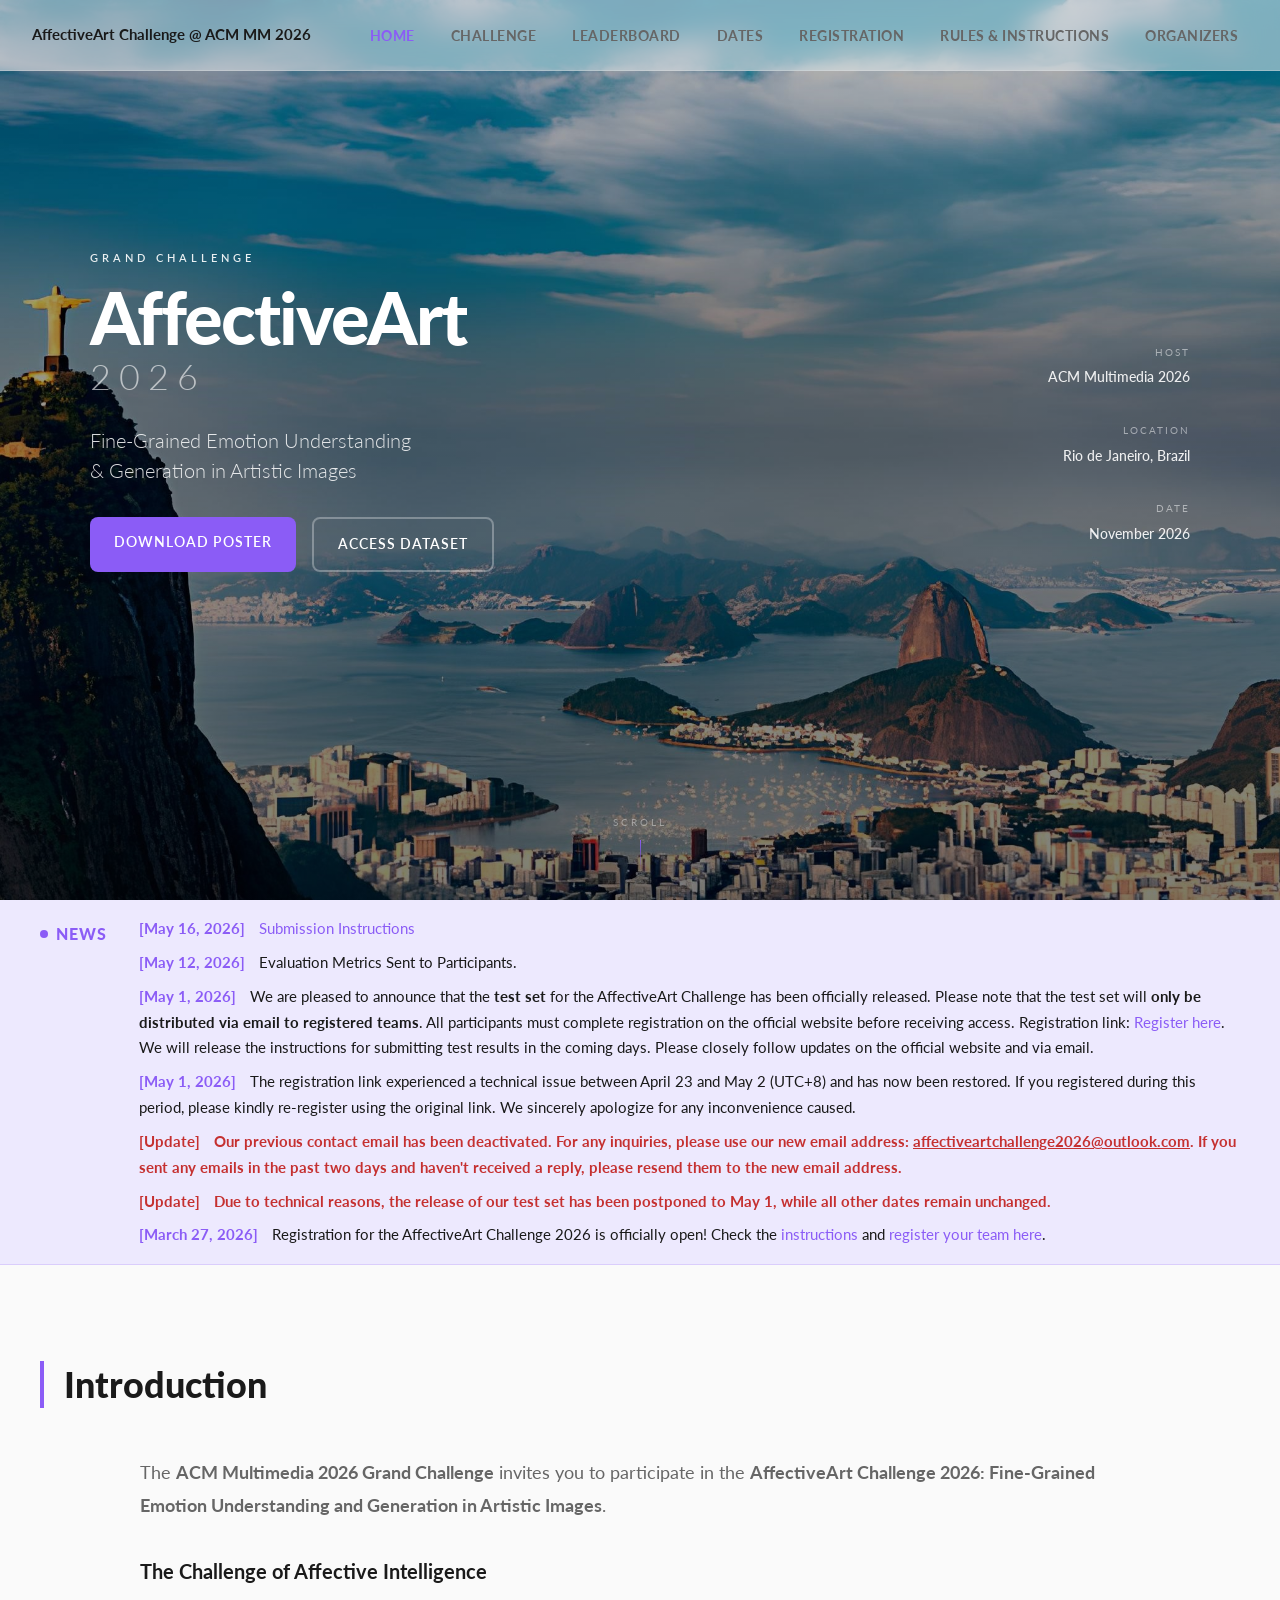
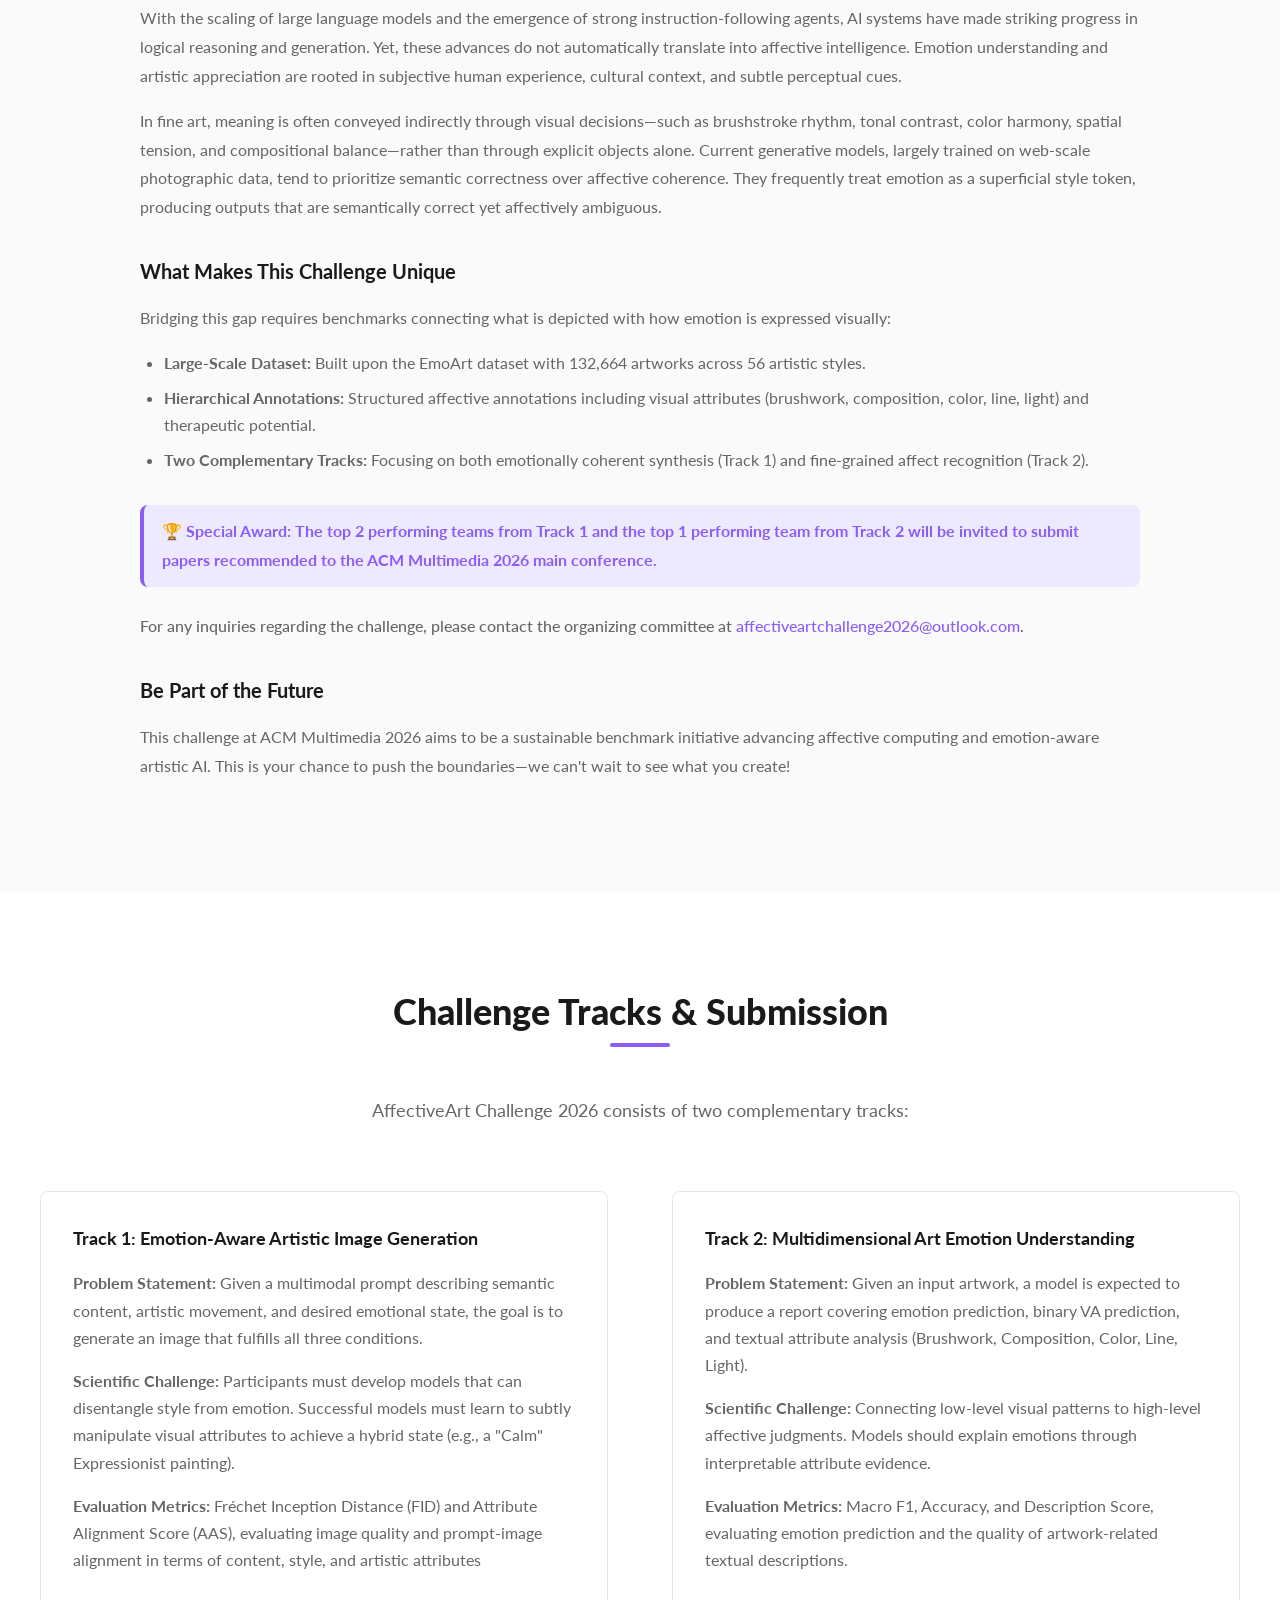
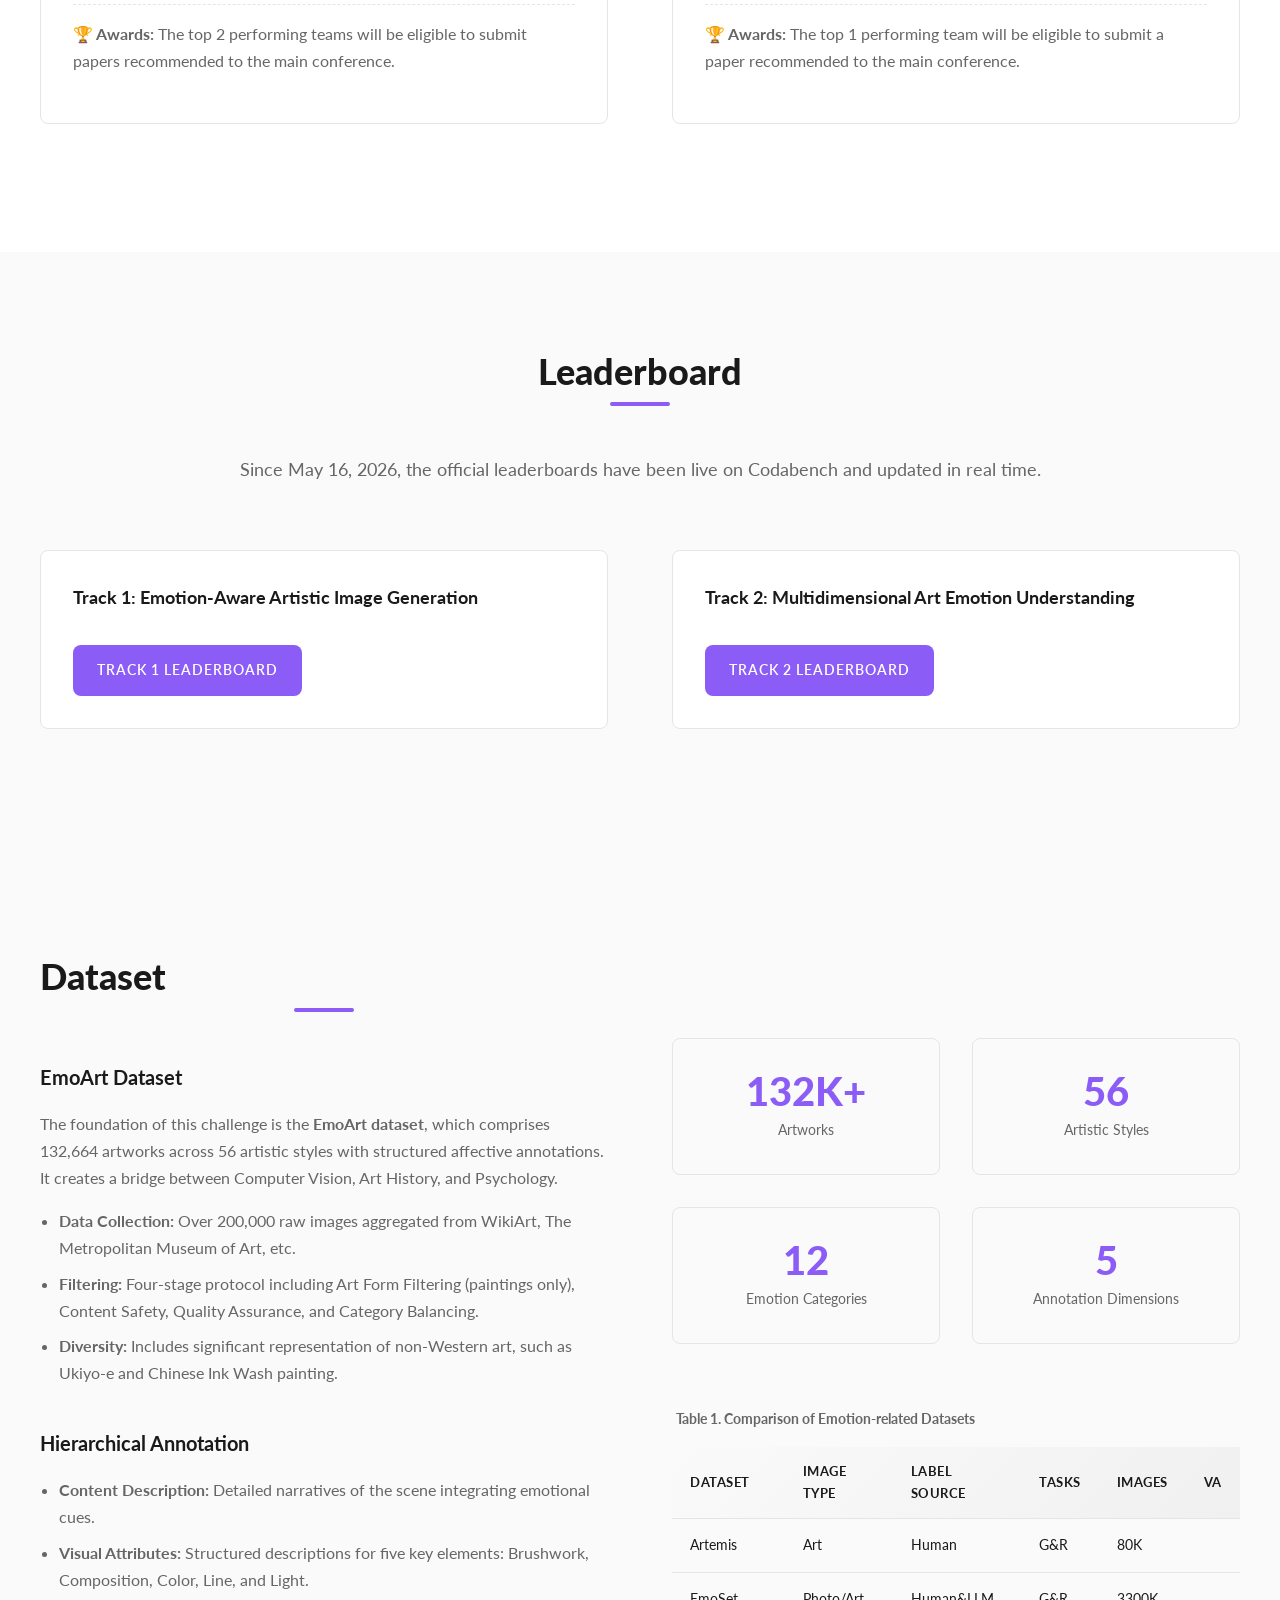
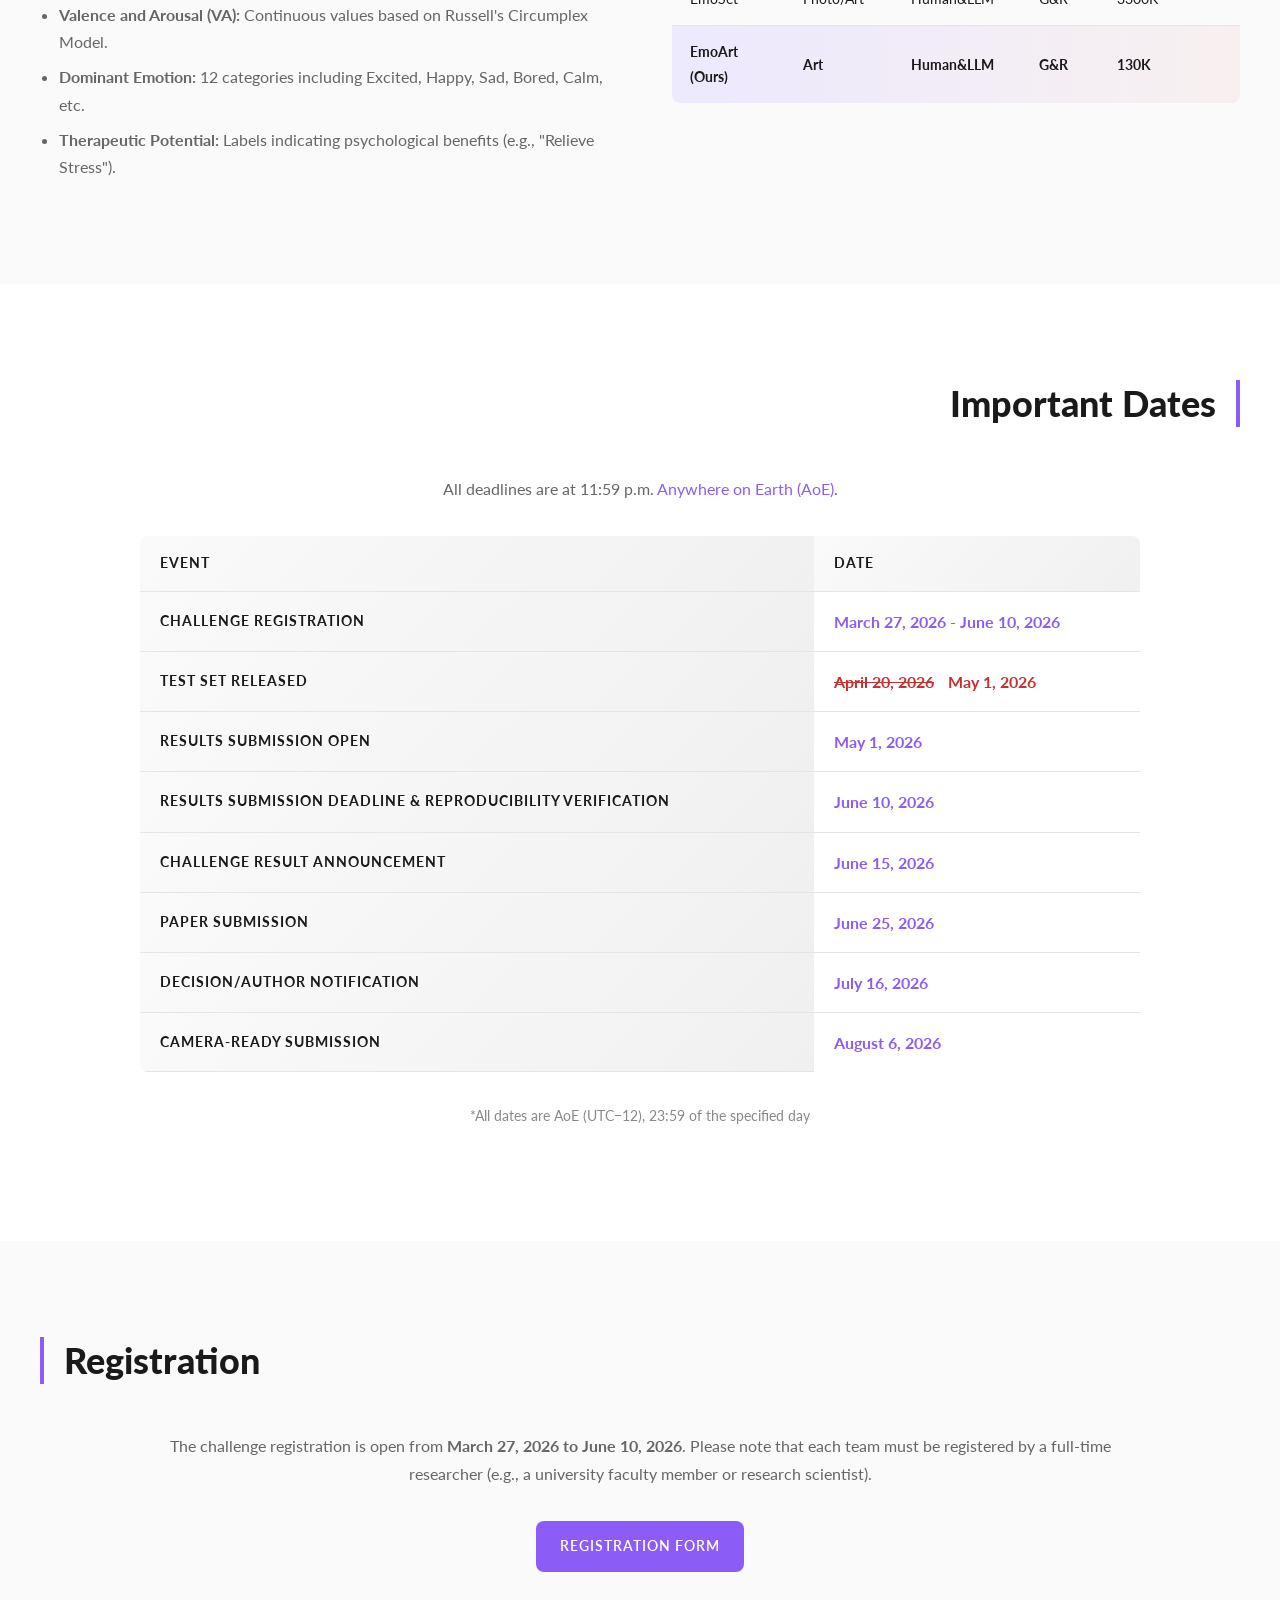
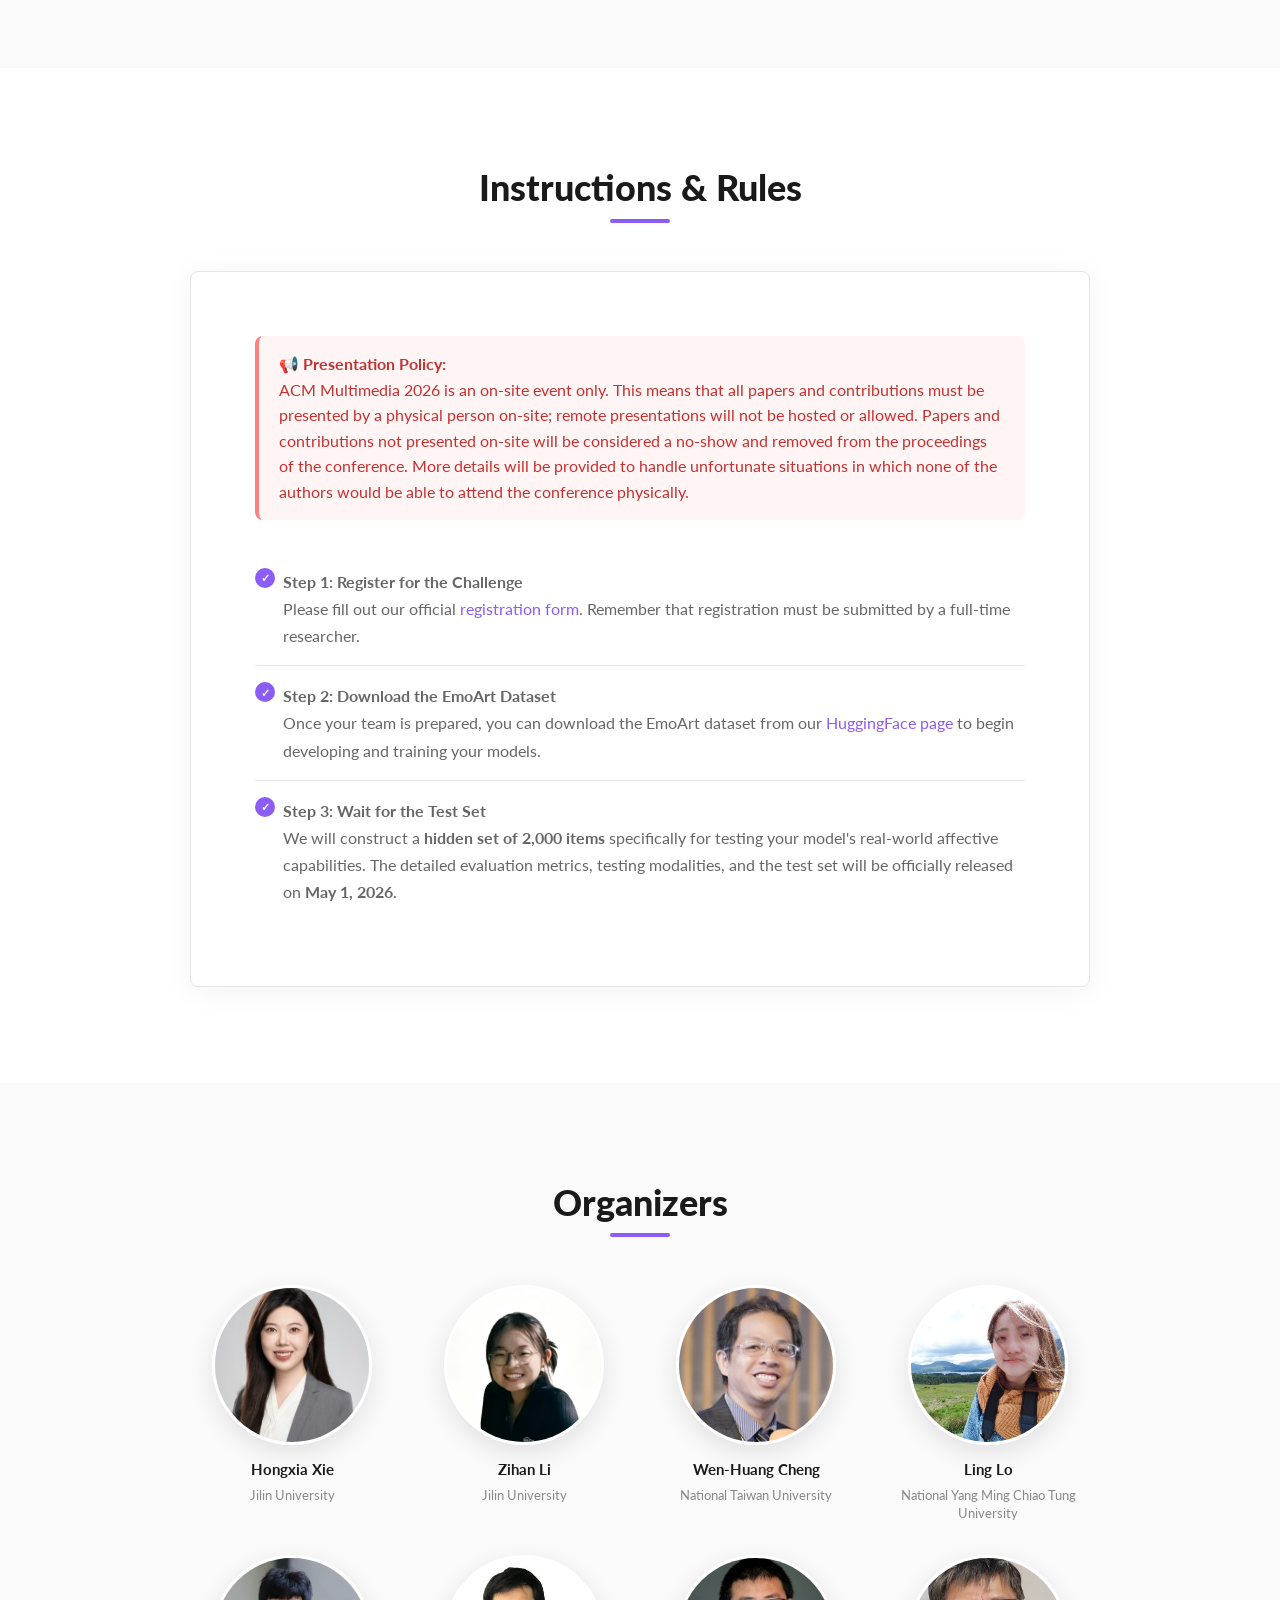
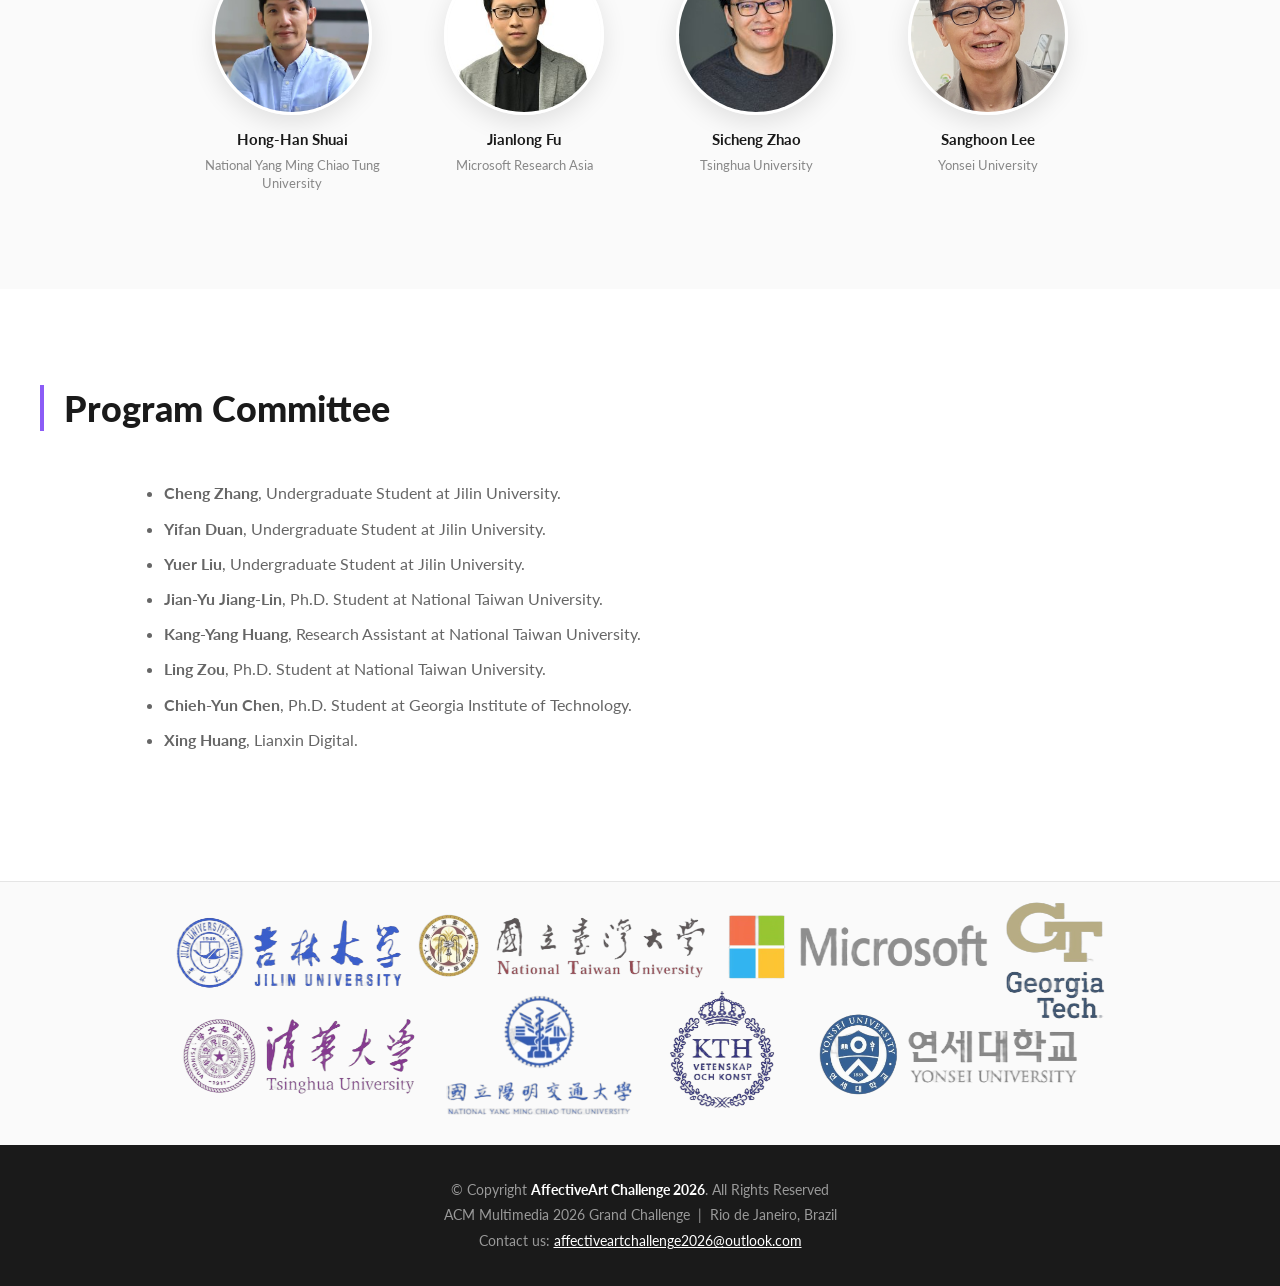
==== commit 8b19b614: "Update leaderboard description for clarity" ====
--- a/index.html
+++ b/index.html
@@ -1312,7 +1312,7 @@
             </div>
 
             <p class="lead slide-in-bottom" style="text-align: center; margin-bottom: var(--spacing-lg);">
-                The official leaderboards for both tracks are hosted on Codabench.
+                Since May 16, 2026, the official leaderboards have been live on Codabench and updated in real time.
             </p>
 
             <div class="two-col tracks-row slide-in-left">
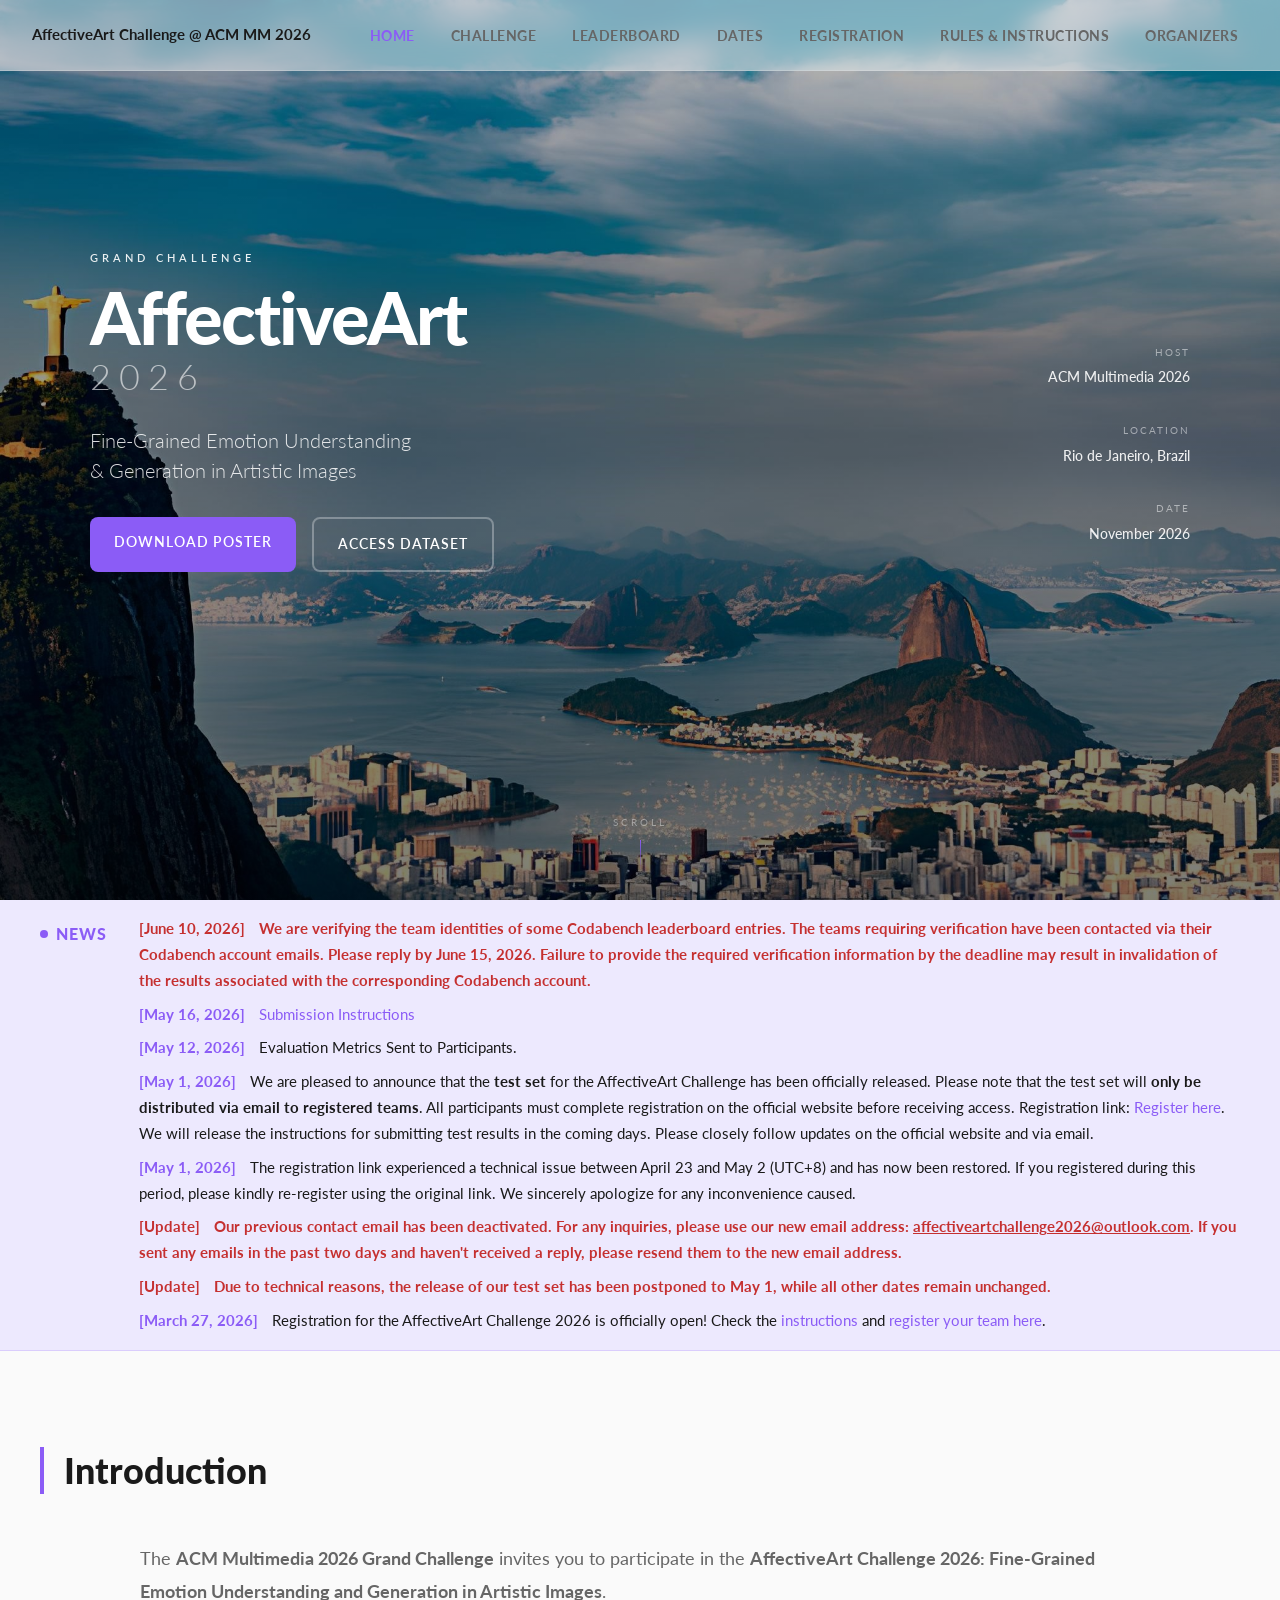
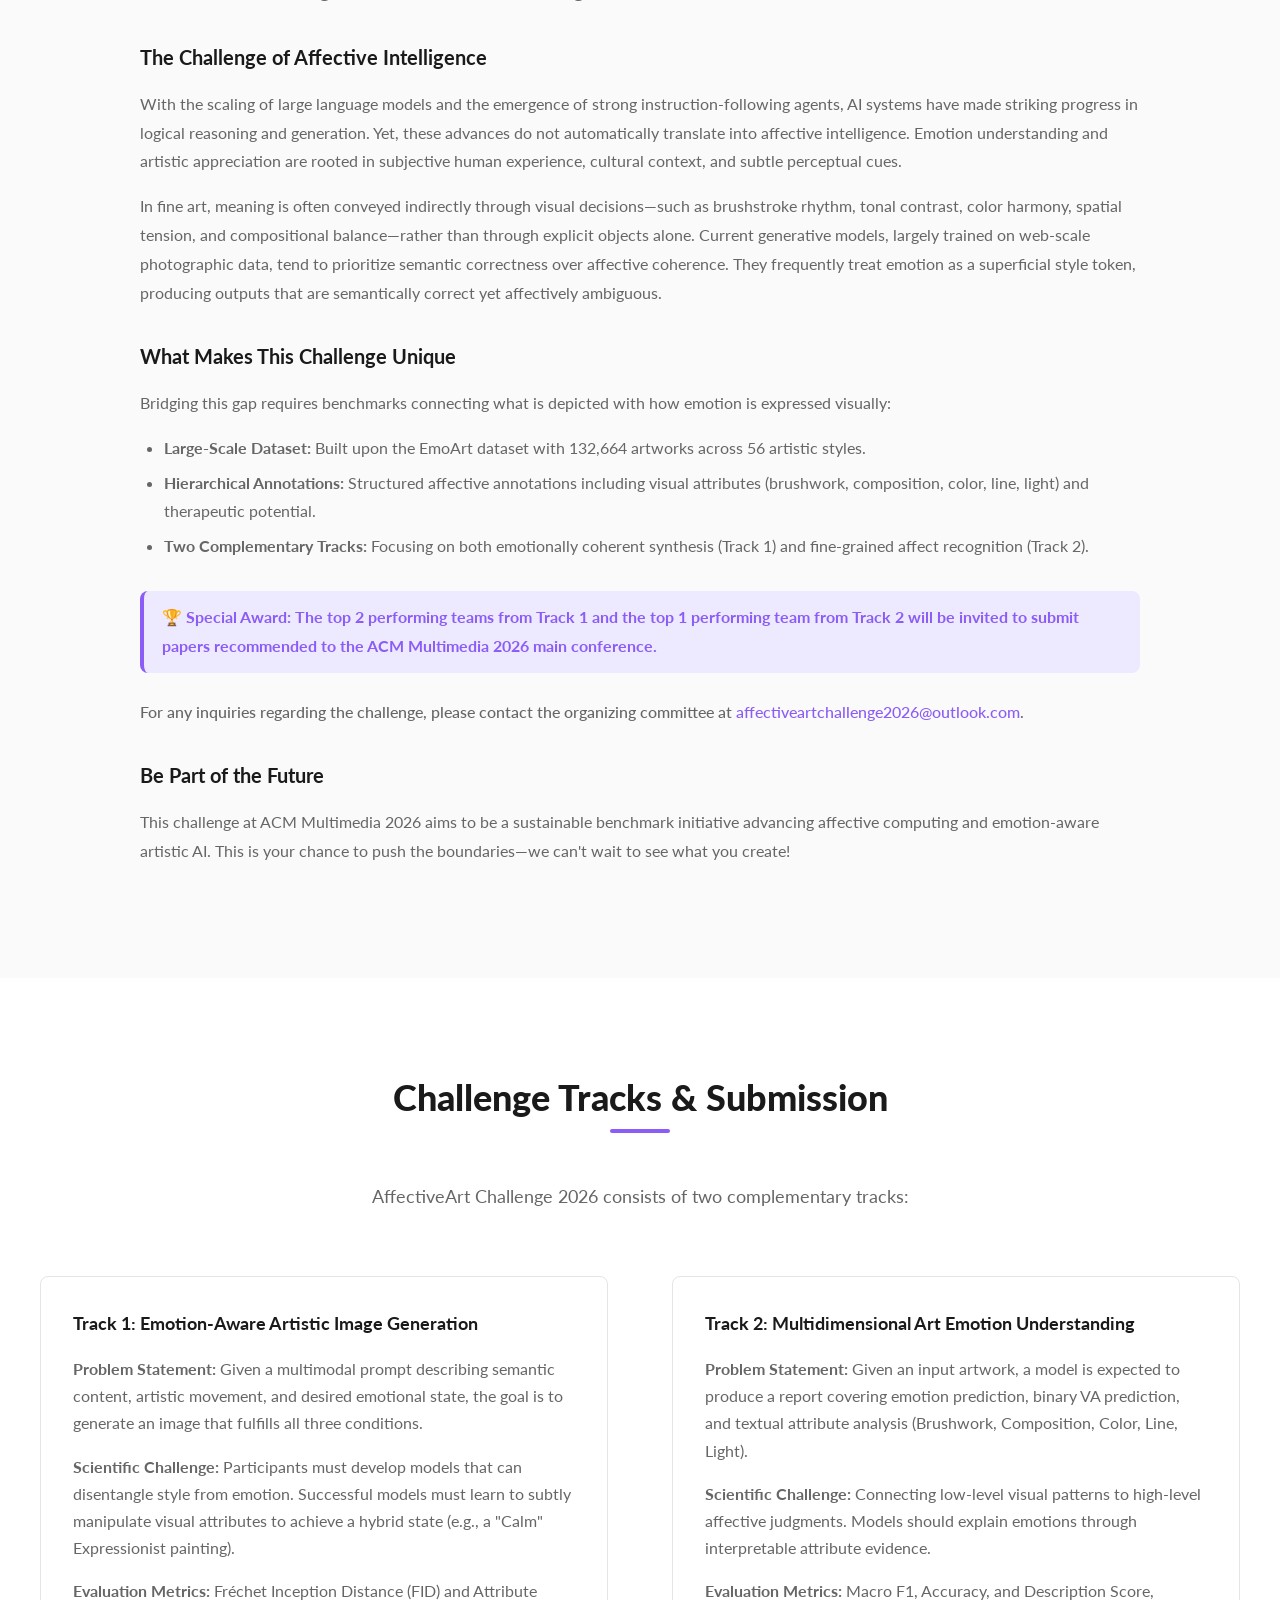
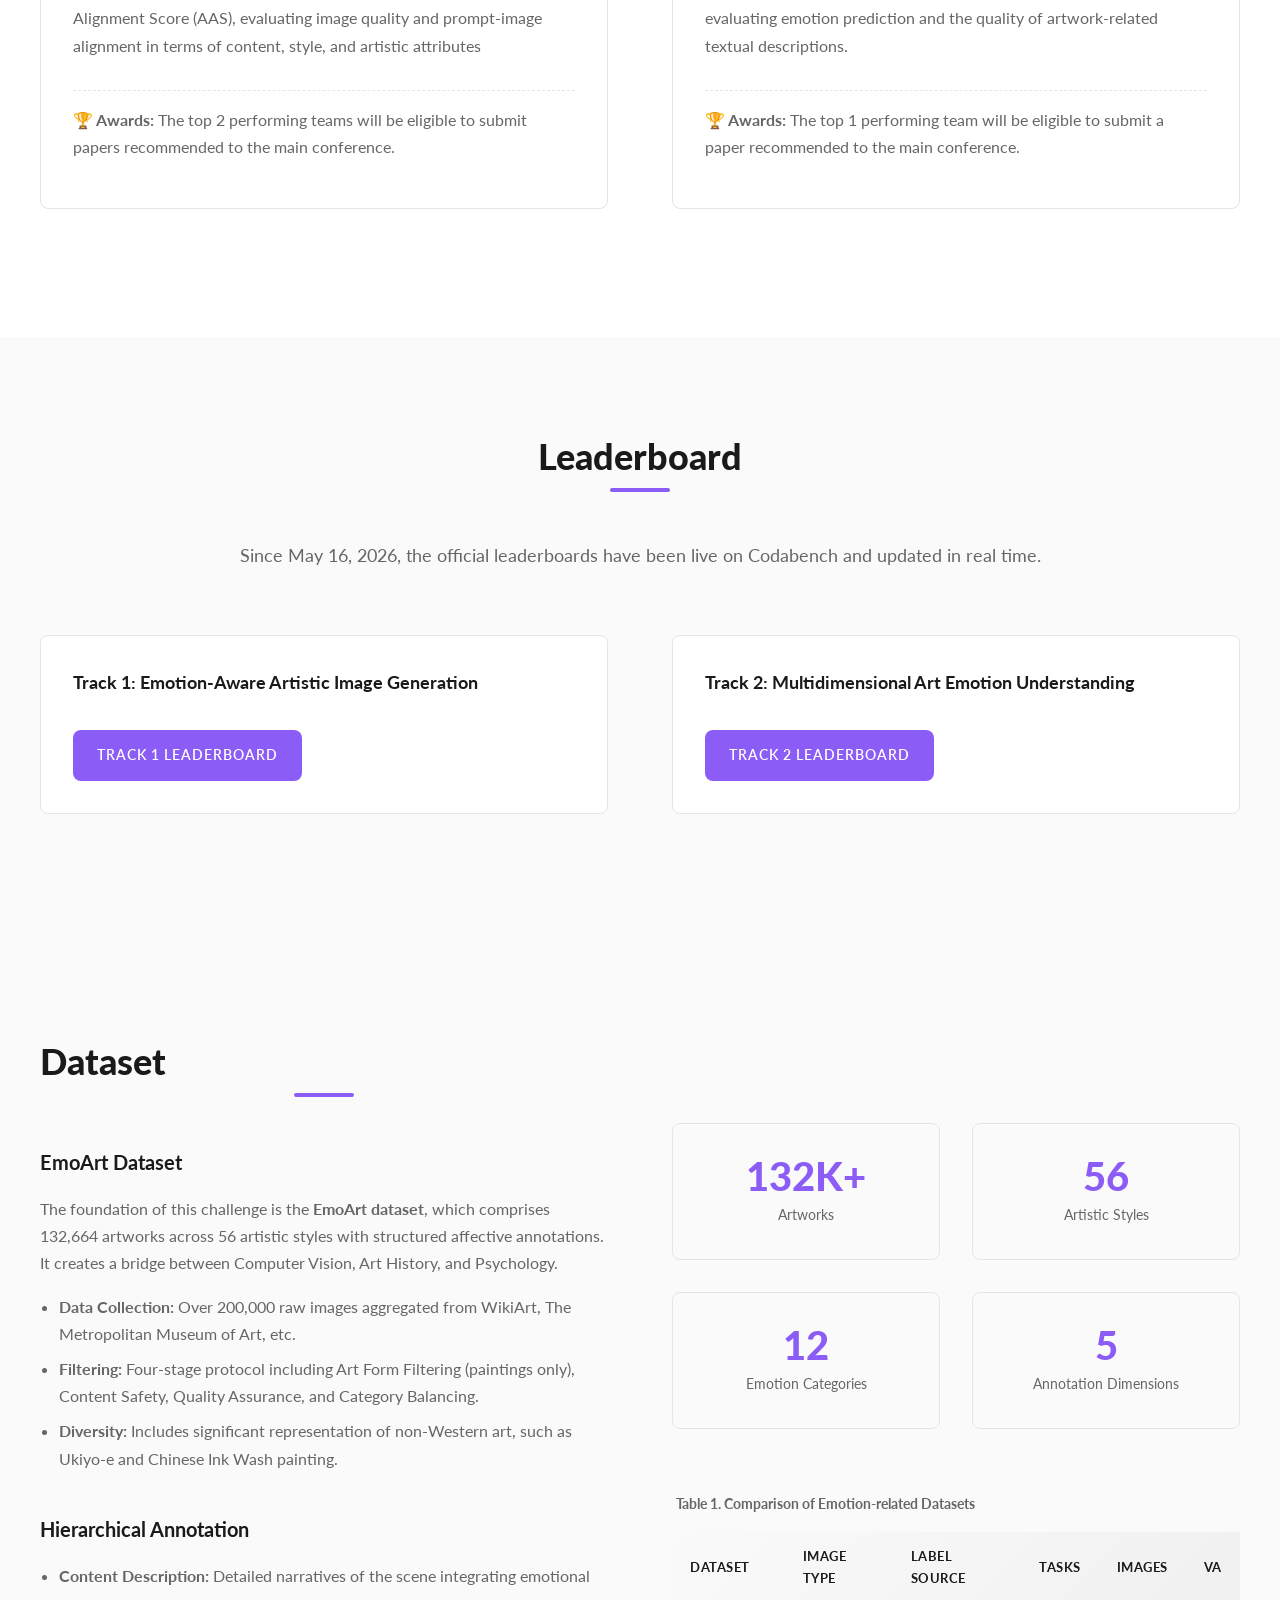
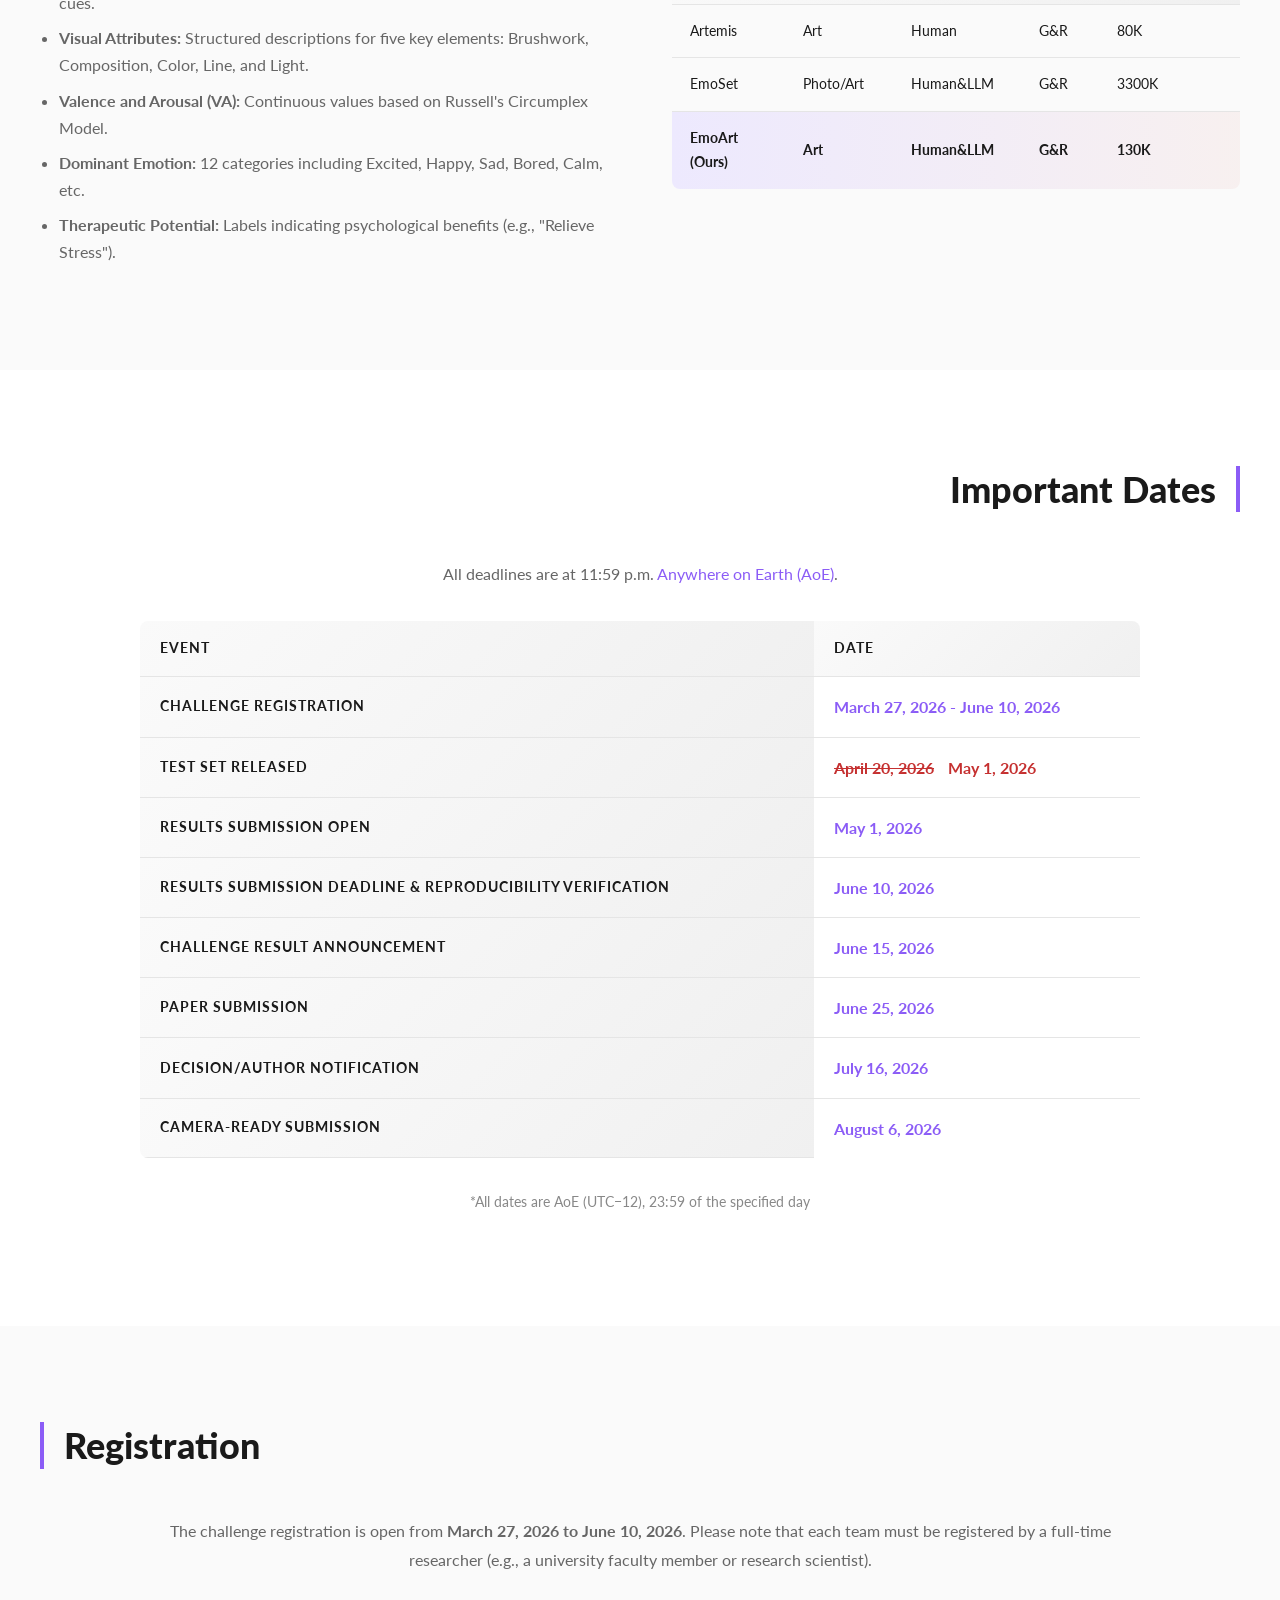
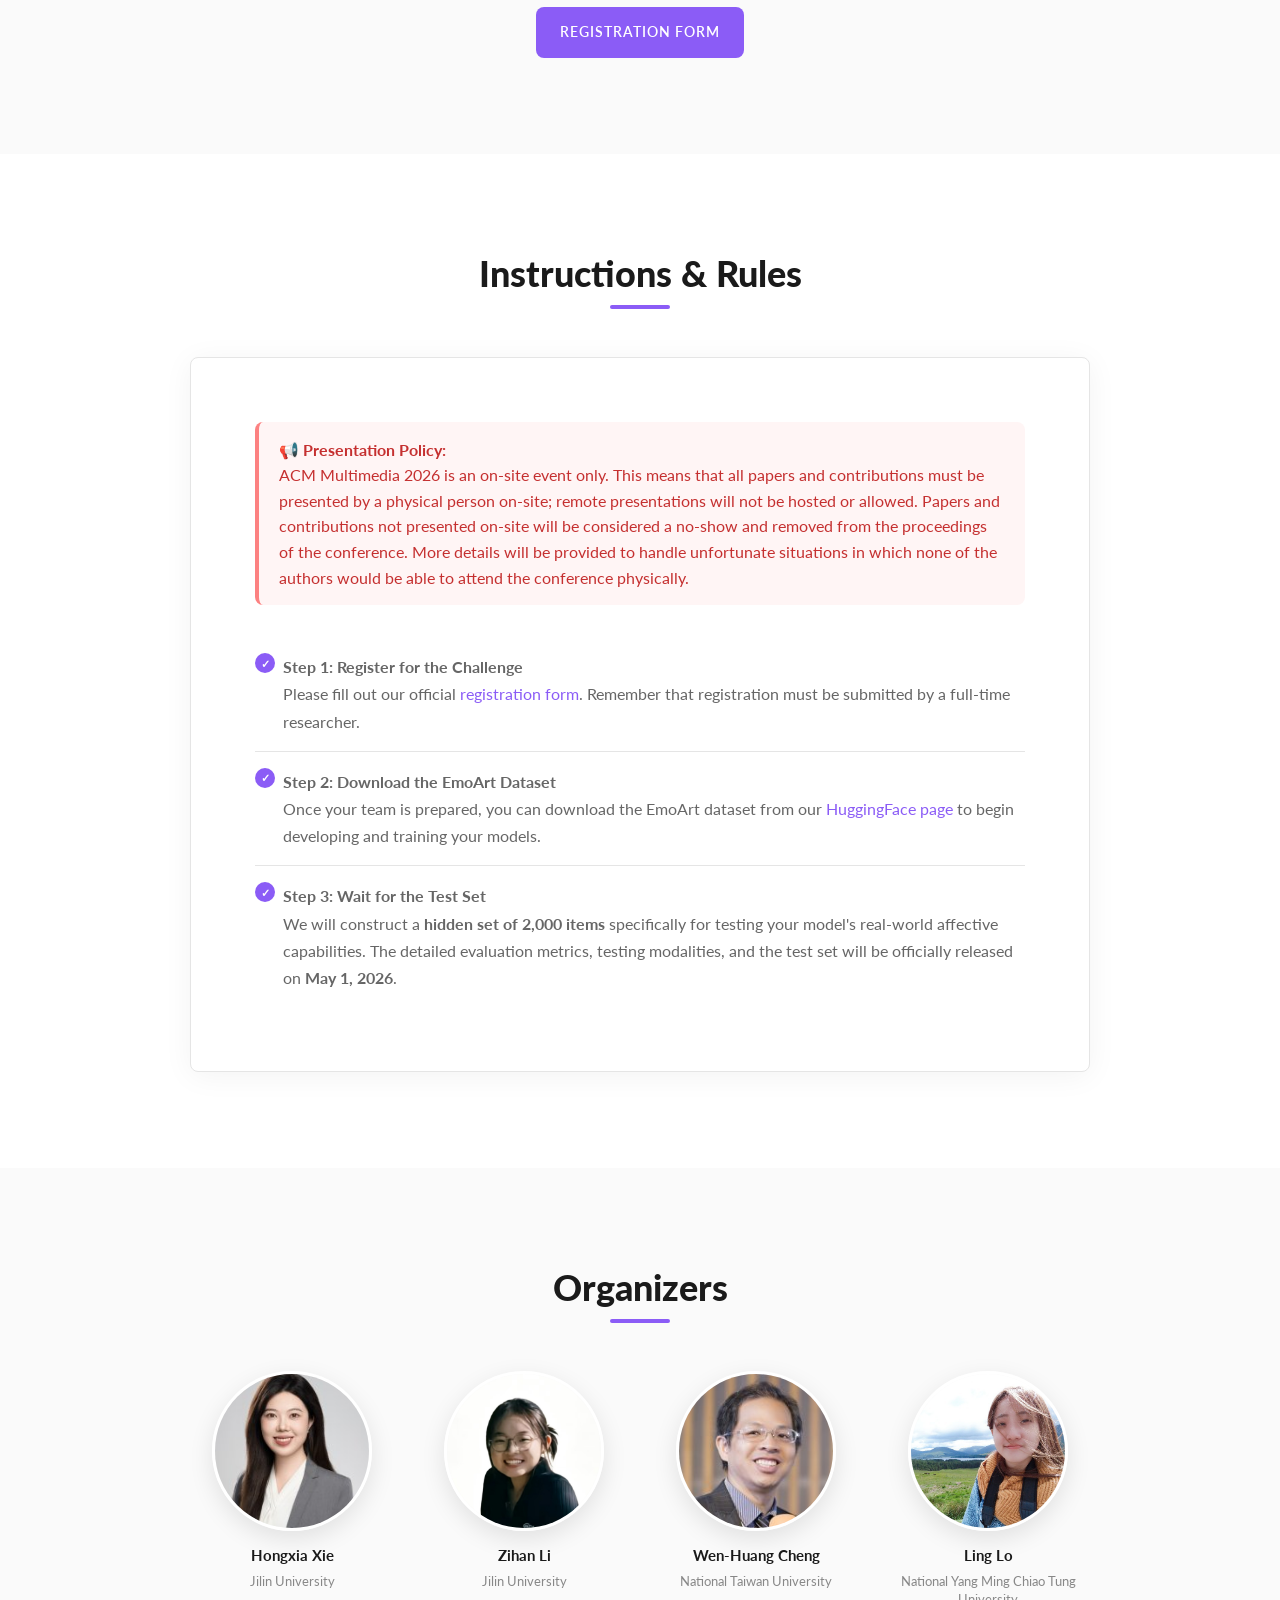
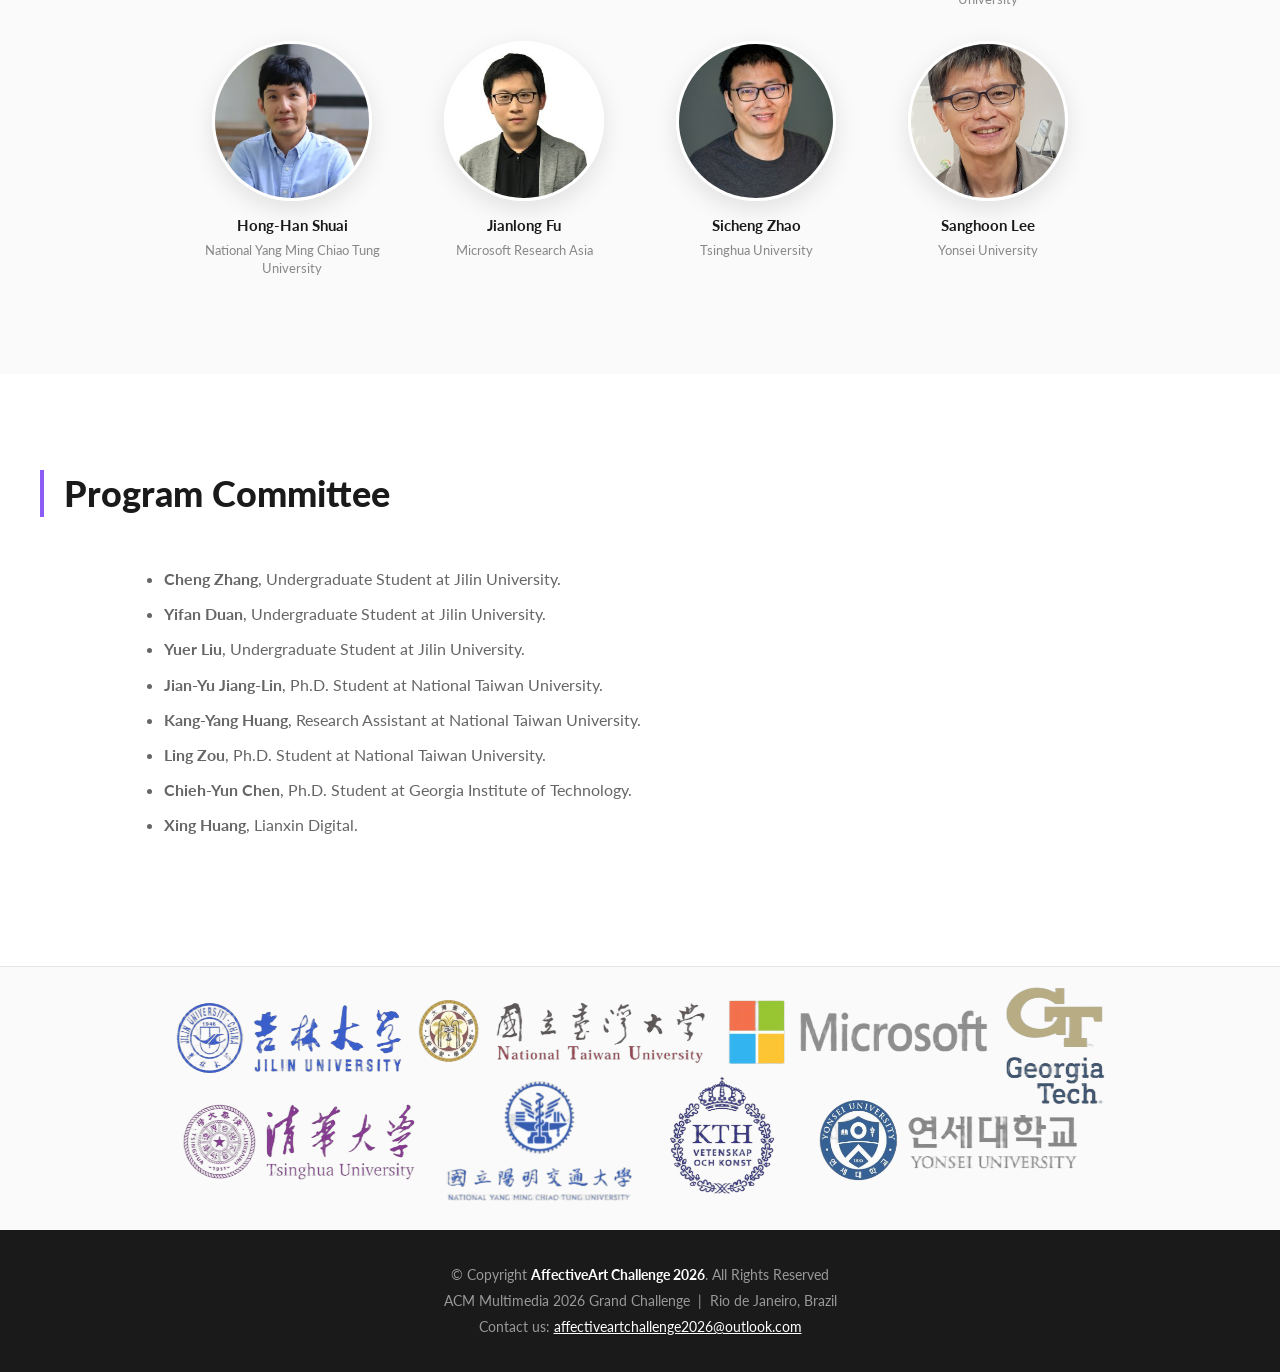
==== commit 8d5e01b8: "Add news banner for team identity verification Added a news banner with verification information for" ====
--- a/index.html
+++ b/index.html
@@ -1184,6 +1184,10 @@
         <div class="news-banner-inner slide-in-left">
             <div class="news-banner-title">News</div>
             <div class="news-banner-content">
+                <div>
+                    <span class="news-date" style="color: #c53030;">[June 10, 2026]</span>
+                    <strong style="color: #c53030;">We are verifying the team identities of some Codabench leaderboard entries. The teams requiring verification have been contacted via their Codabench account emails. Please reply by June 15, 2026. Failure to provide the required verification information by the deadline may result in invalidation of the results associated with the corresponding Codabench account.</strong>
+                </div>
                 <div>
                     <span class="news-date">[May 16, 2026]</span>
                     <a href="https://github.com/lizihan363-ship-it/AffectiveArt2026/blob/main/Submission%20Instructions.md" target="_blank">
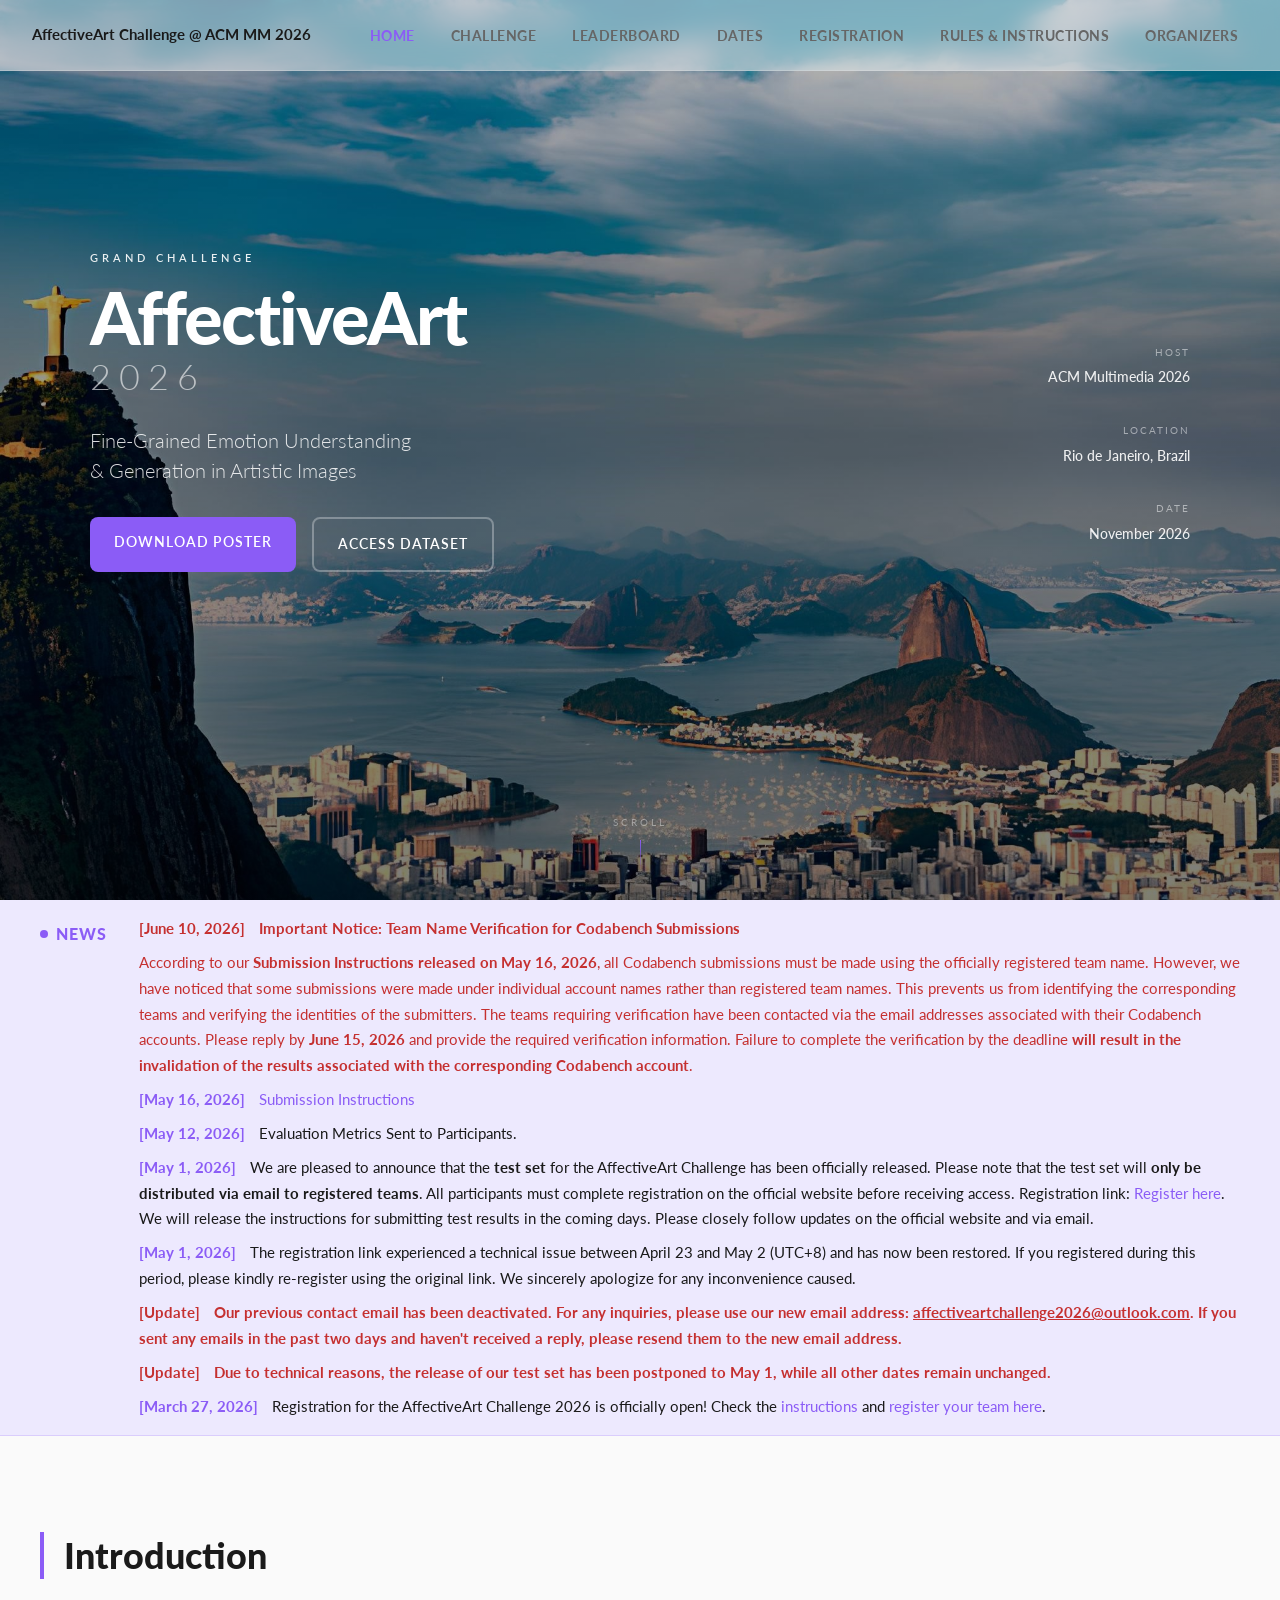
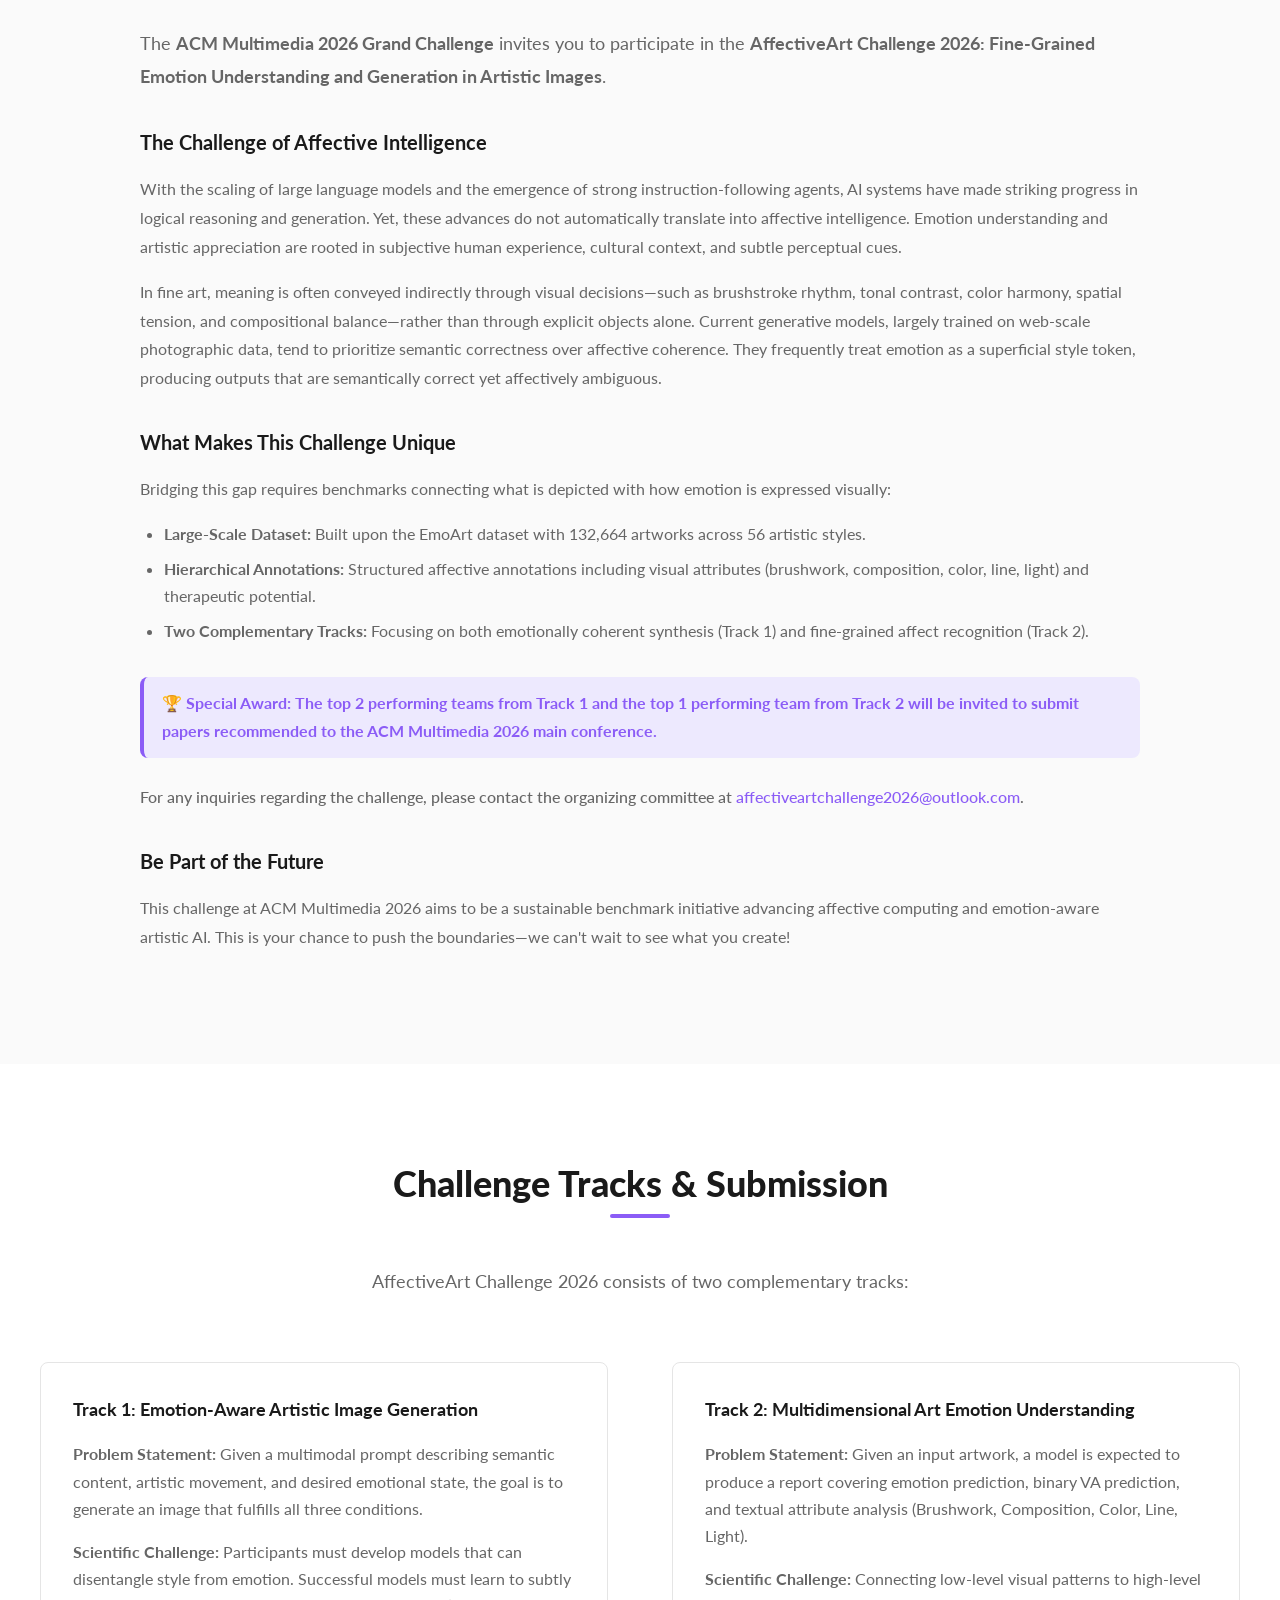
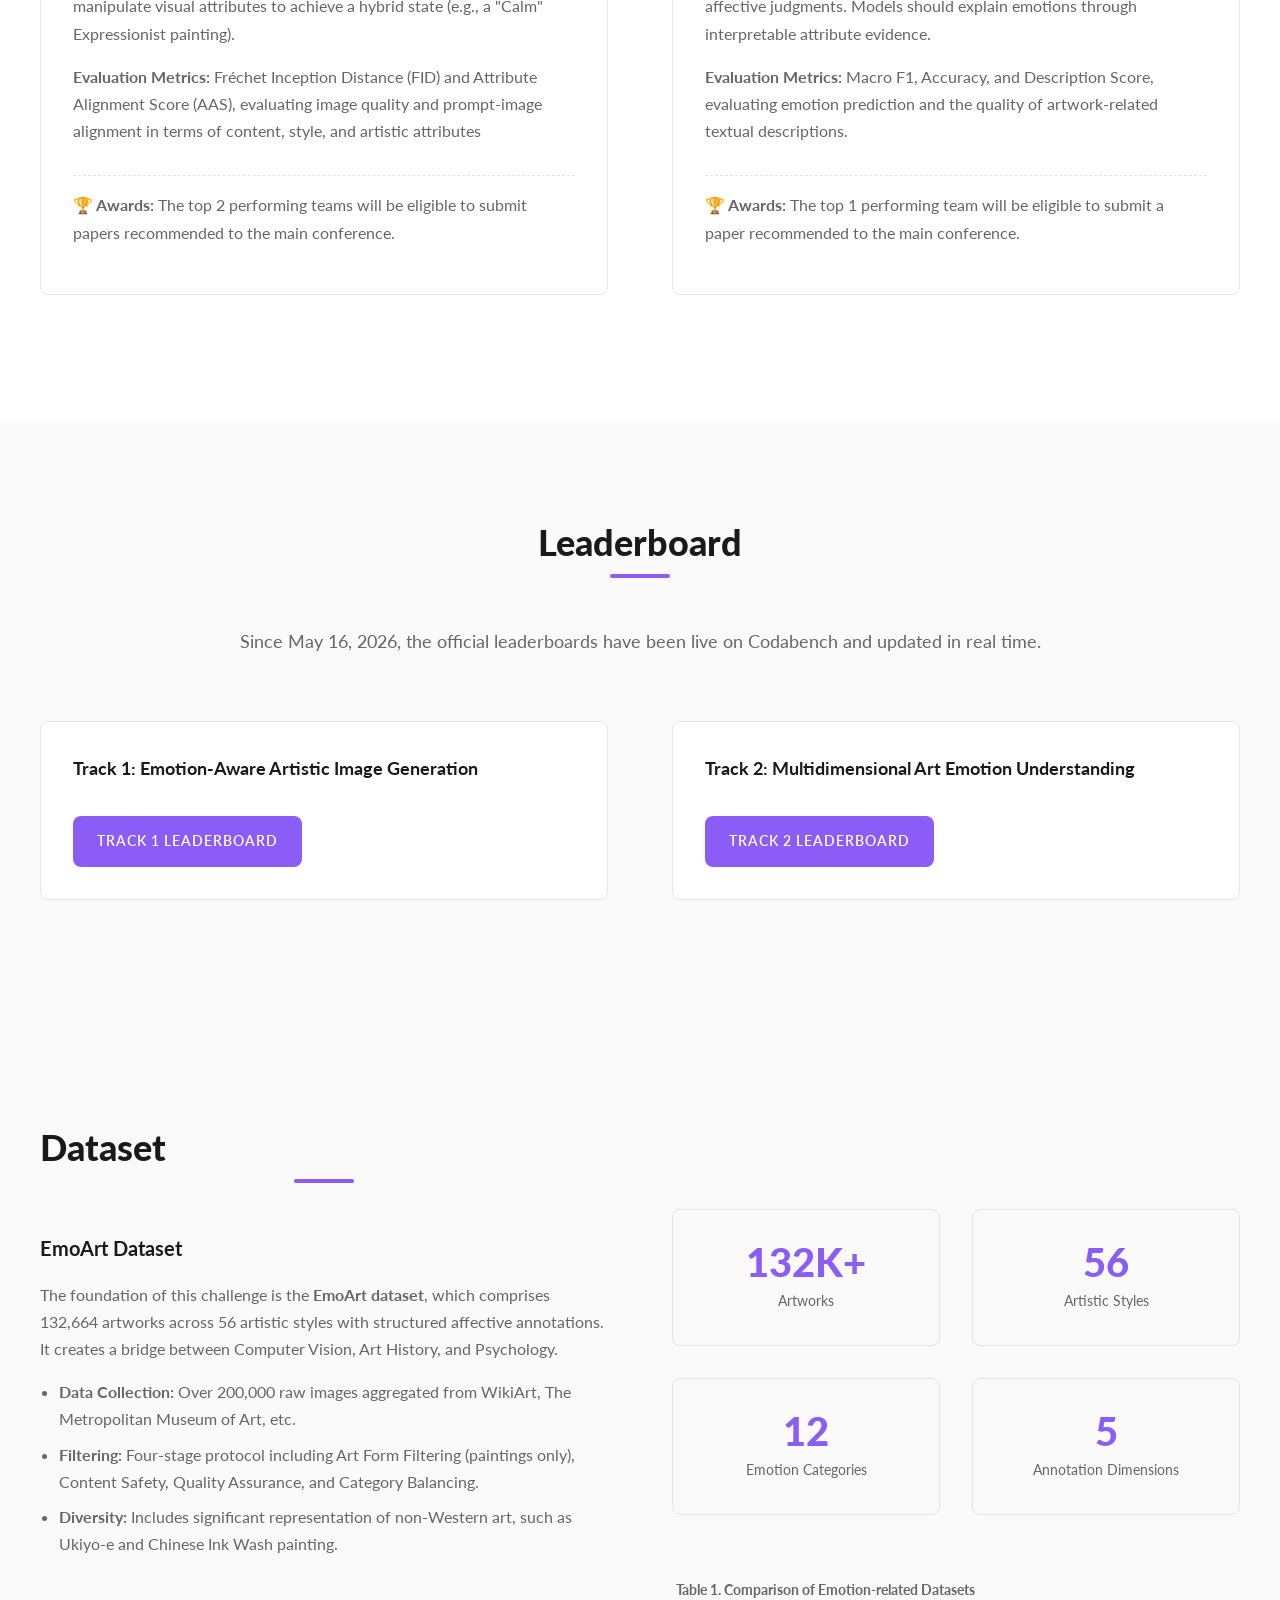
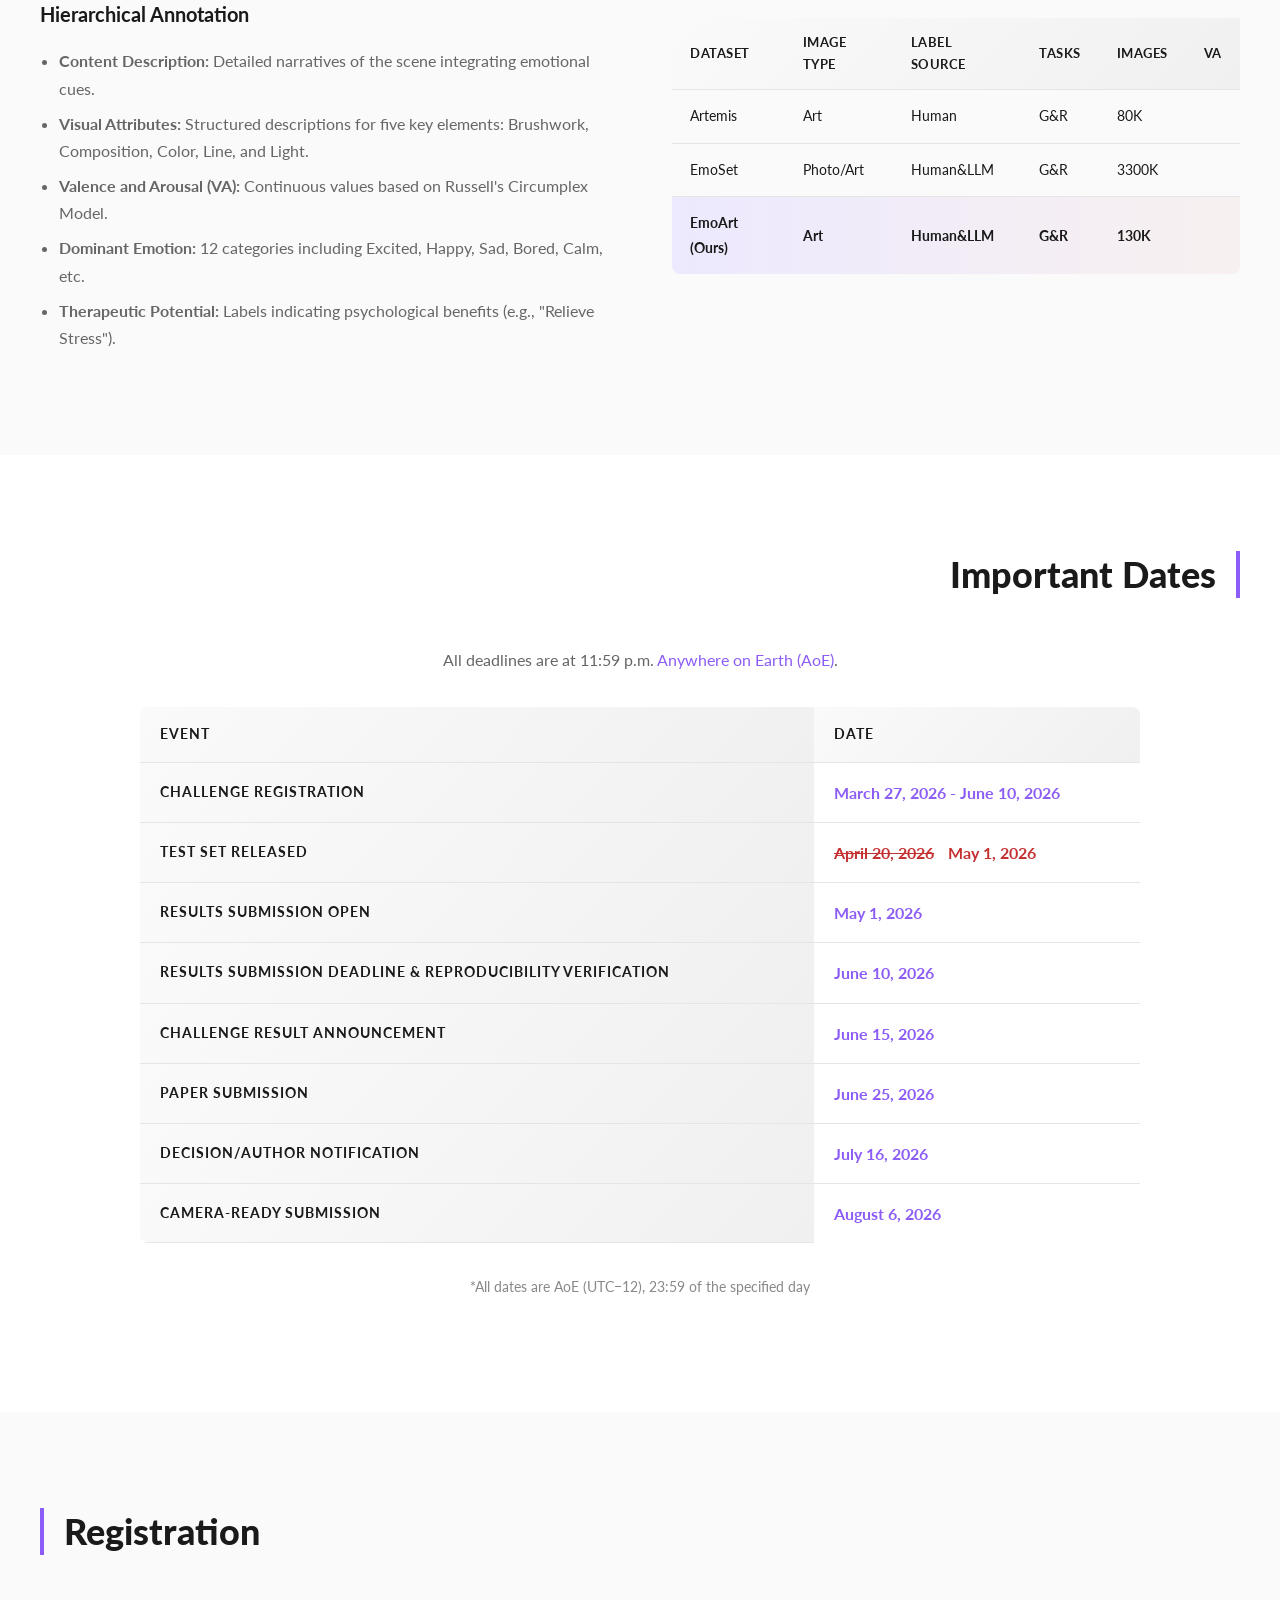
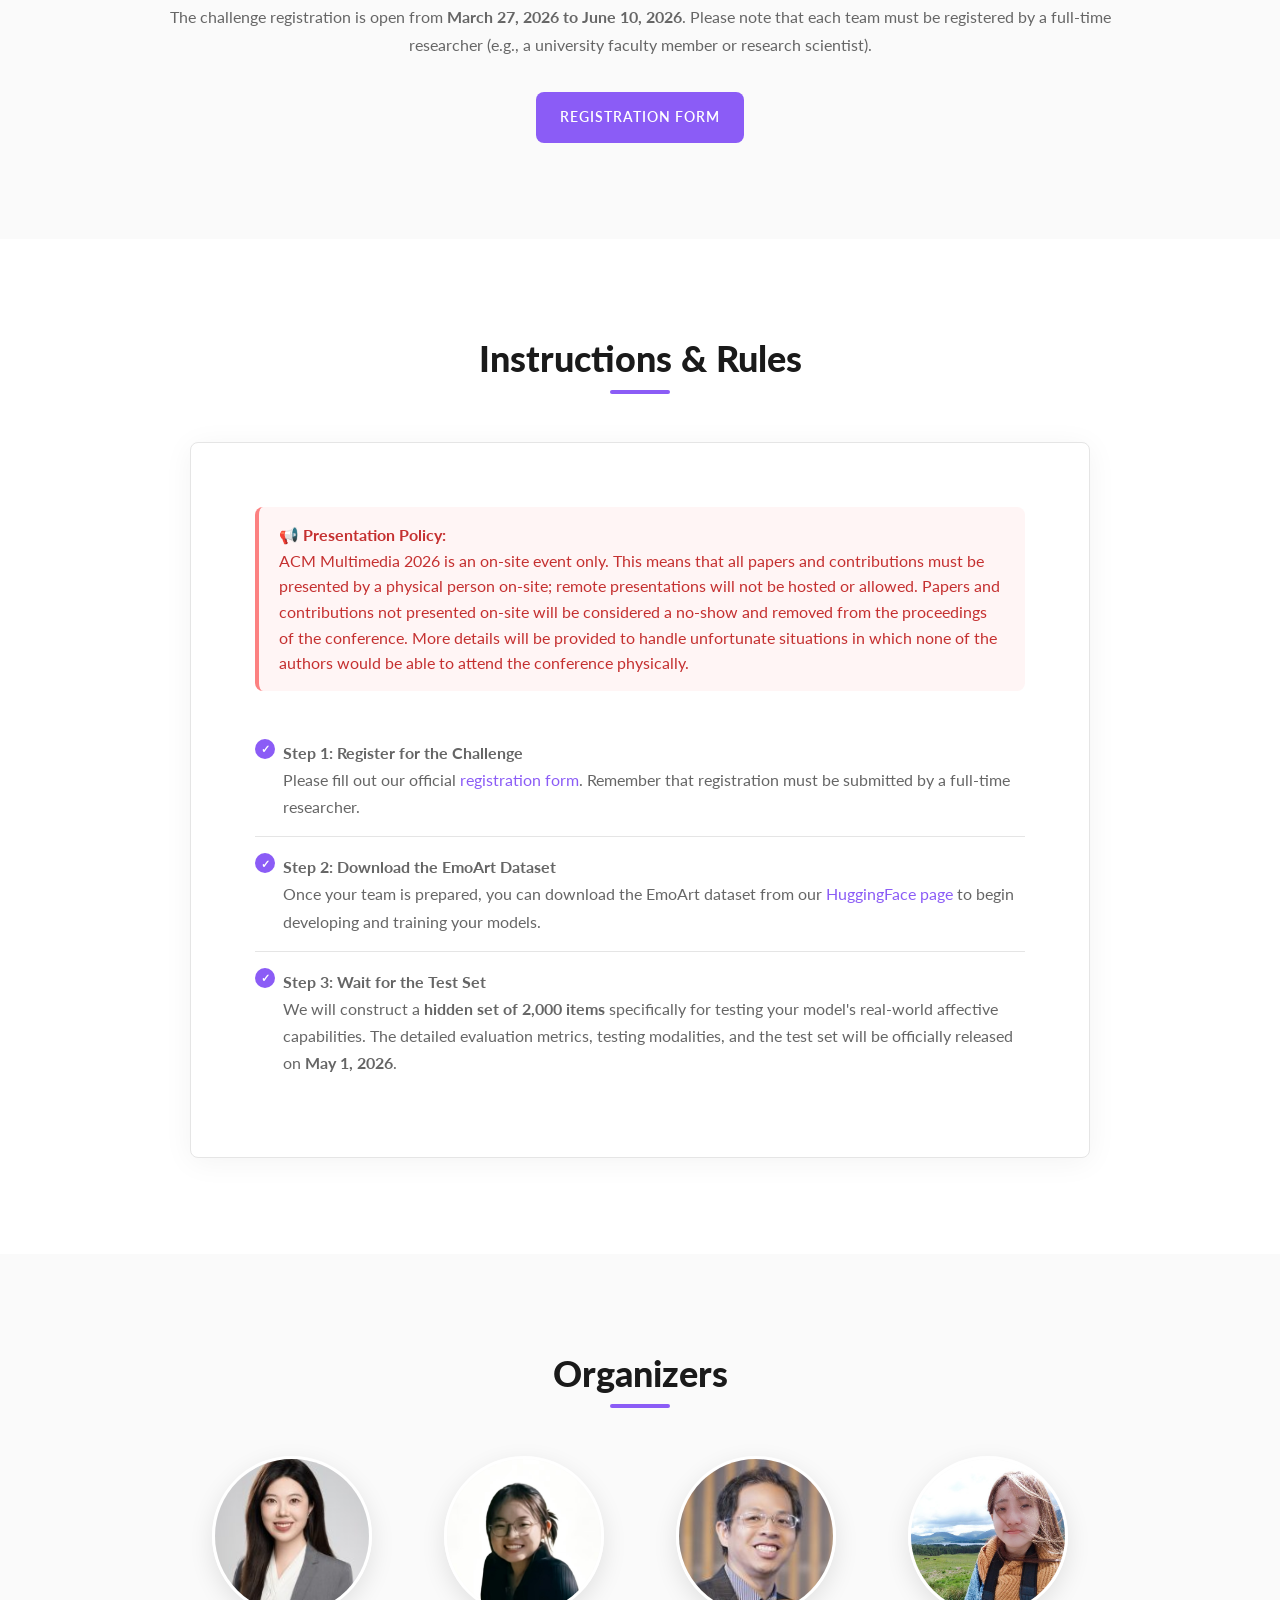
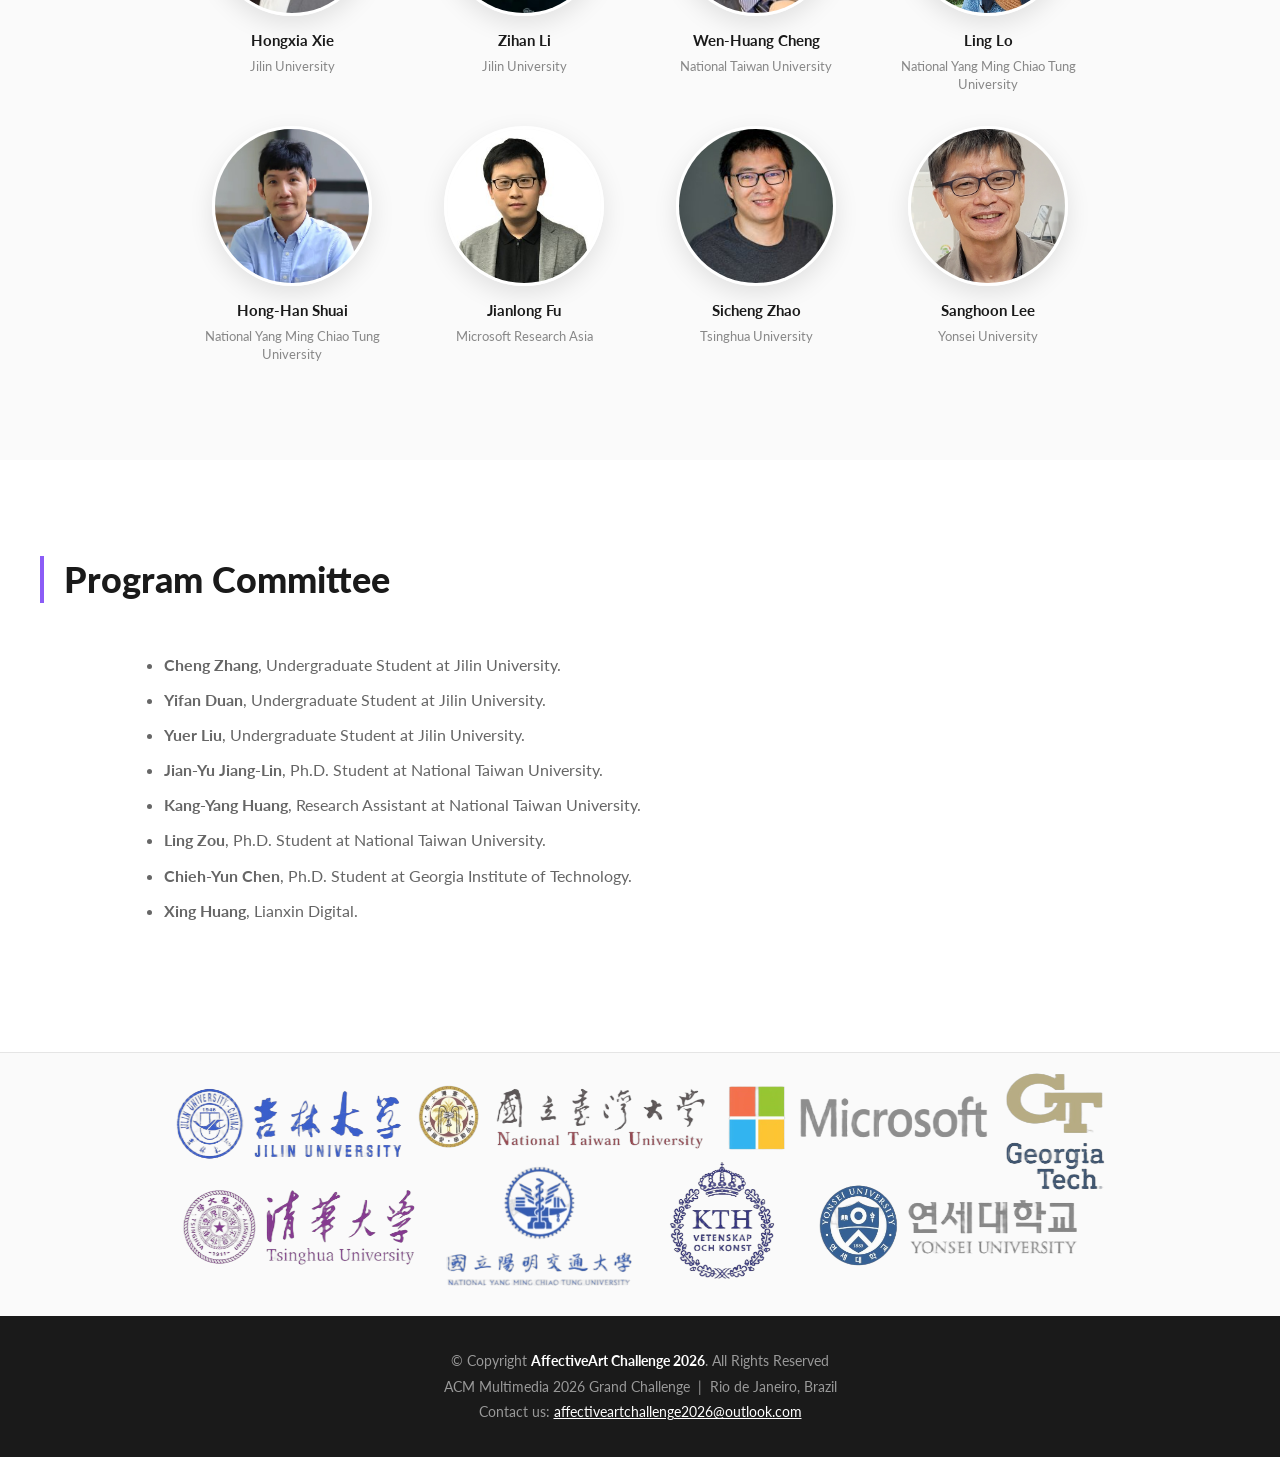
==== commit 5a91b6e3: "Update index.html" ====
--- a/index.html
+++ b/index.html
@@ -1186,7 +1186,13 @@
             <div class="news-banner-content">
                 <div>
                     <span class="news-date" style="color: #c53030;">[June 10, 2026]</span>
-                    <strong style="color: #c53030;">We are verifying the team identities of some Codabench leaderboard entries. The teams requiring verification have been contacted via their Codabench account emails. Please reply by June 15, 2026. Failure to provide the required verification information by the deadline may result in invalidation of the results associated with the corresponding Codabench account.</strong>
+                    <strong style="color: #c53030;">Important Notice: Team Name Verification for Codabench Submissions</strong>
+                    <p style="color: #c53030; margin-top: 8px;">
+                        According to our <strong>Submission Instructions released on May 16, 2026</strong>, all Codabench submissions must be made using the officially registered team name.
+                        However, we have noticed that some submissions were made under individual account names rather than registered team names. This prevents us from identifying the corresponding teams and verifying the identities of the submitters.
+                        The teams requiring verification have been contacted via the email addresses associated with their Codabench accounts.
+                        Please reply by <strong>June 15, 2026</strong> and provide the required verification information. Failure to complete the verification by the deadline <strong>will result in the invalidation of the results associated with the corresponding Codabench account</strong>.
+                    </p>
                 </div>
                 <div>
                     <span class="news-date">[May 16, 2026]</span>
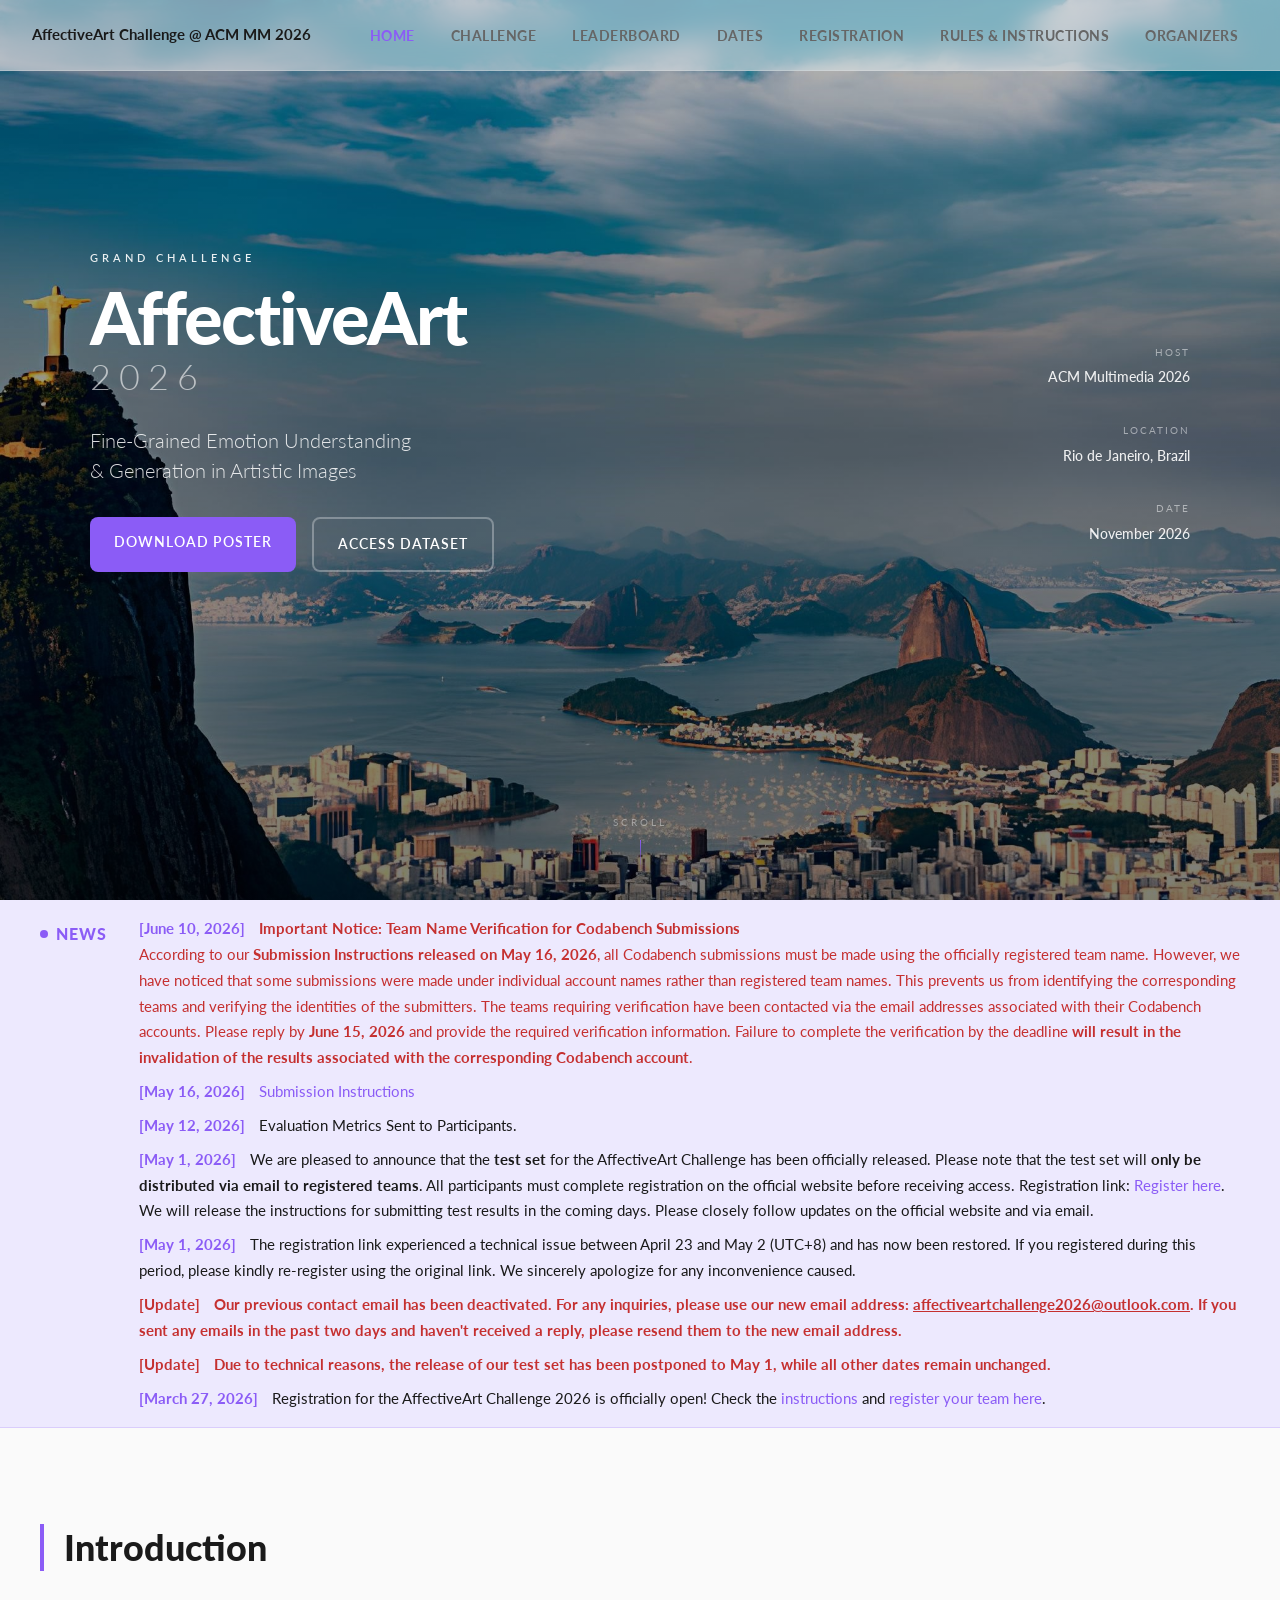
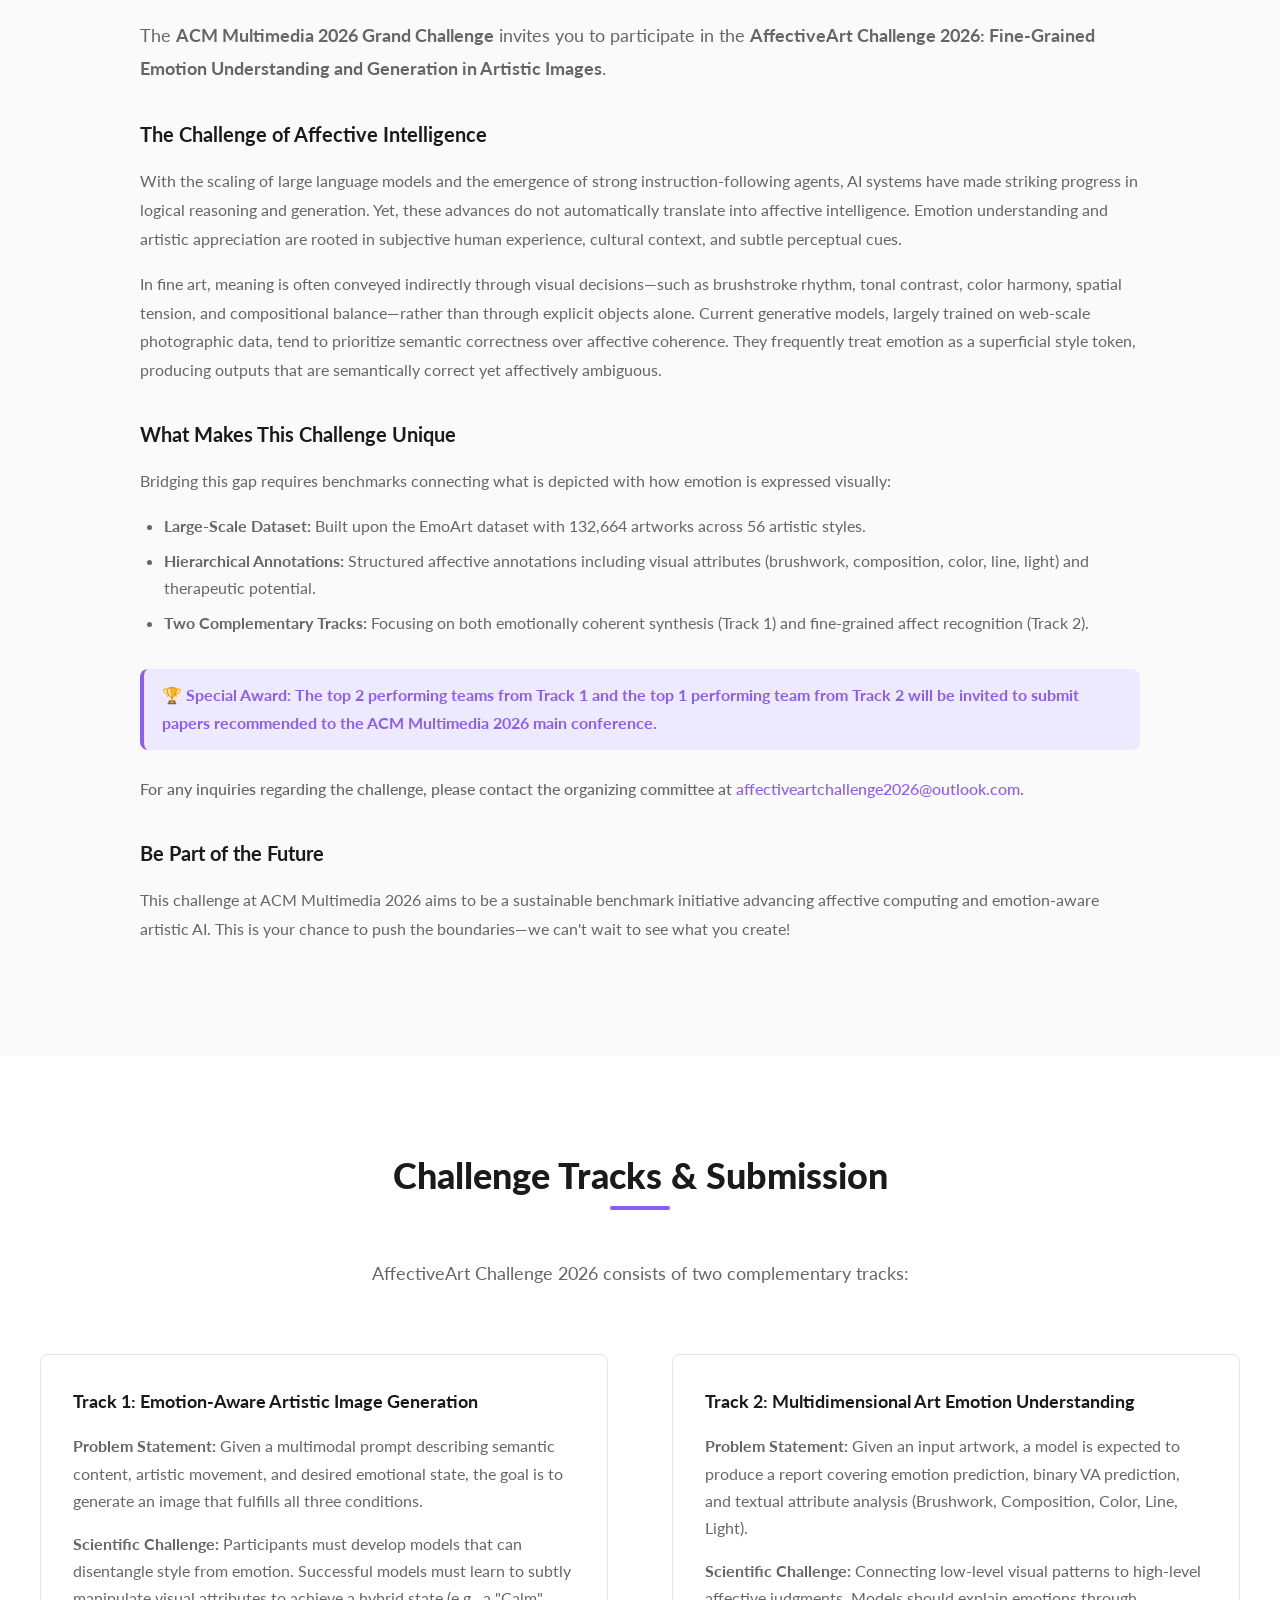
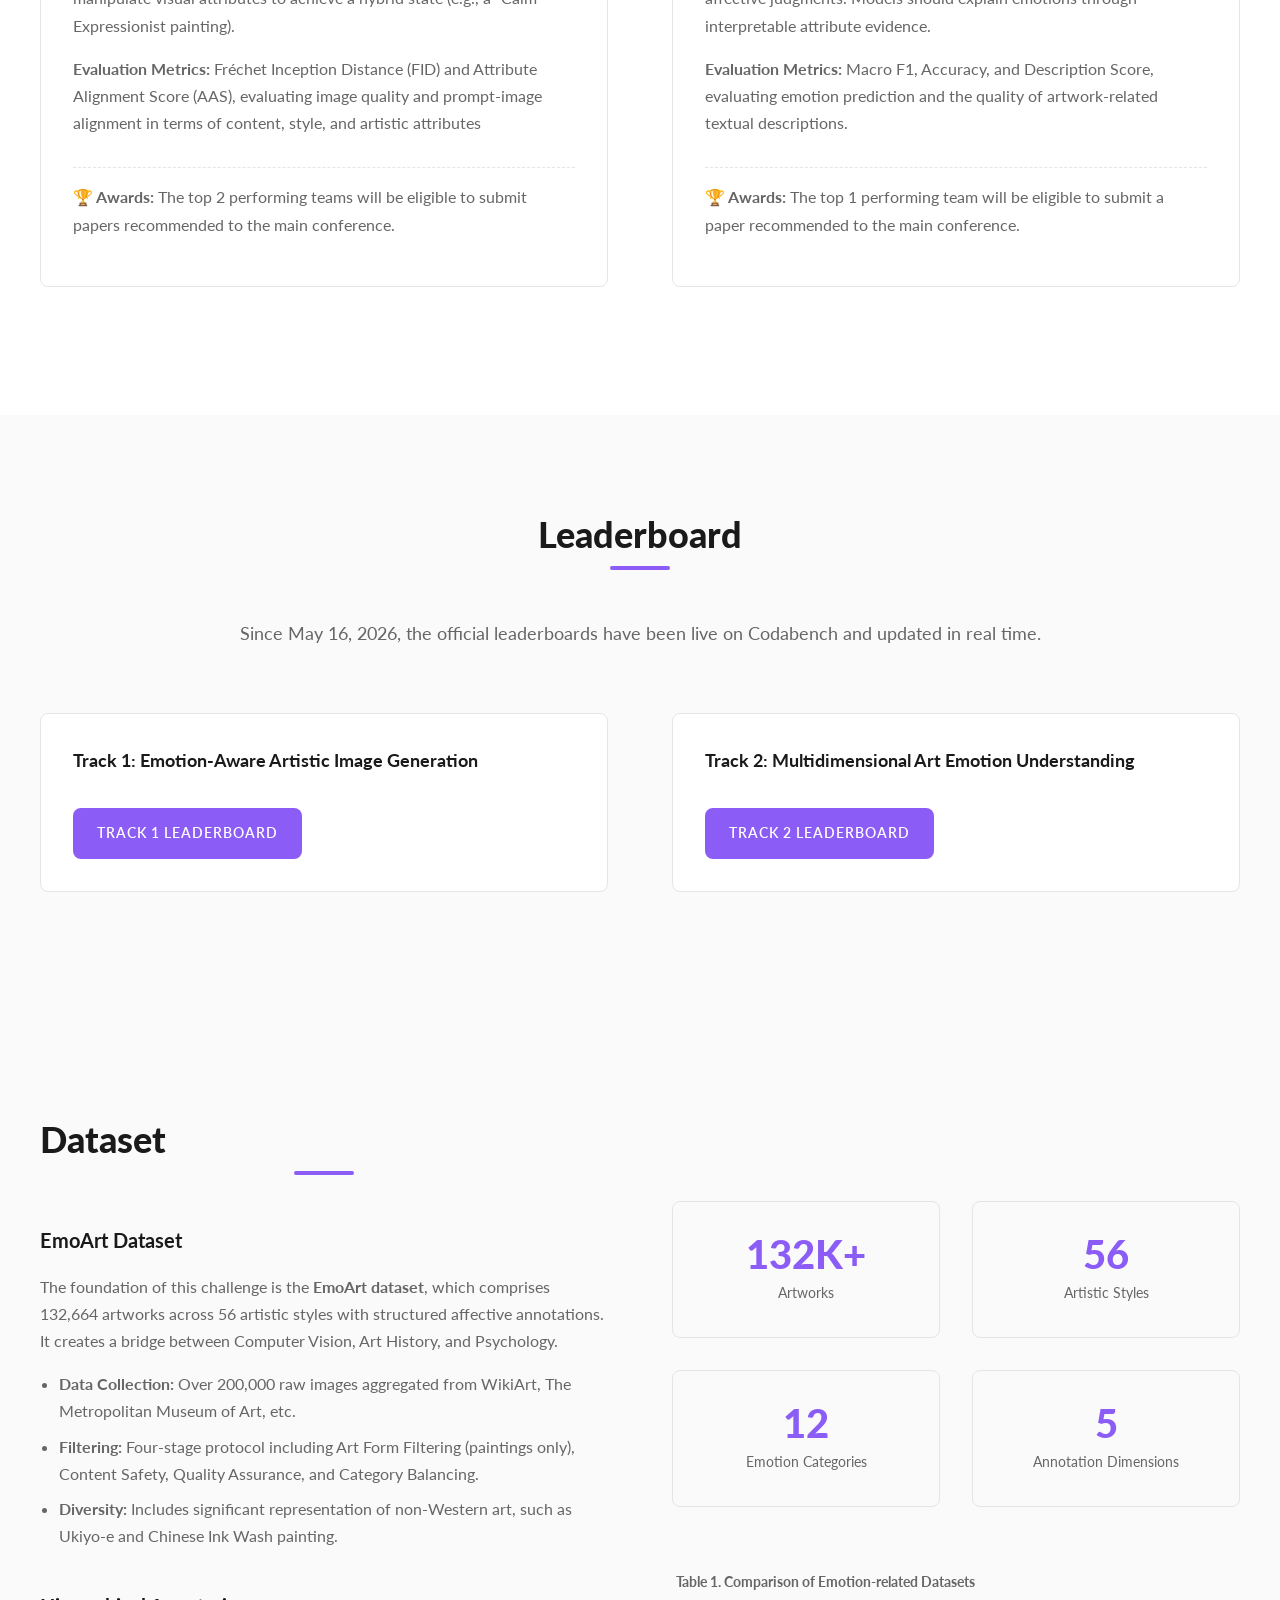
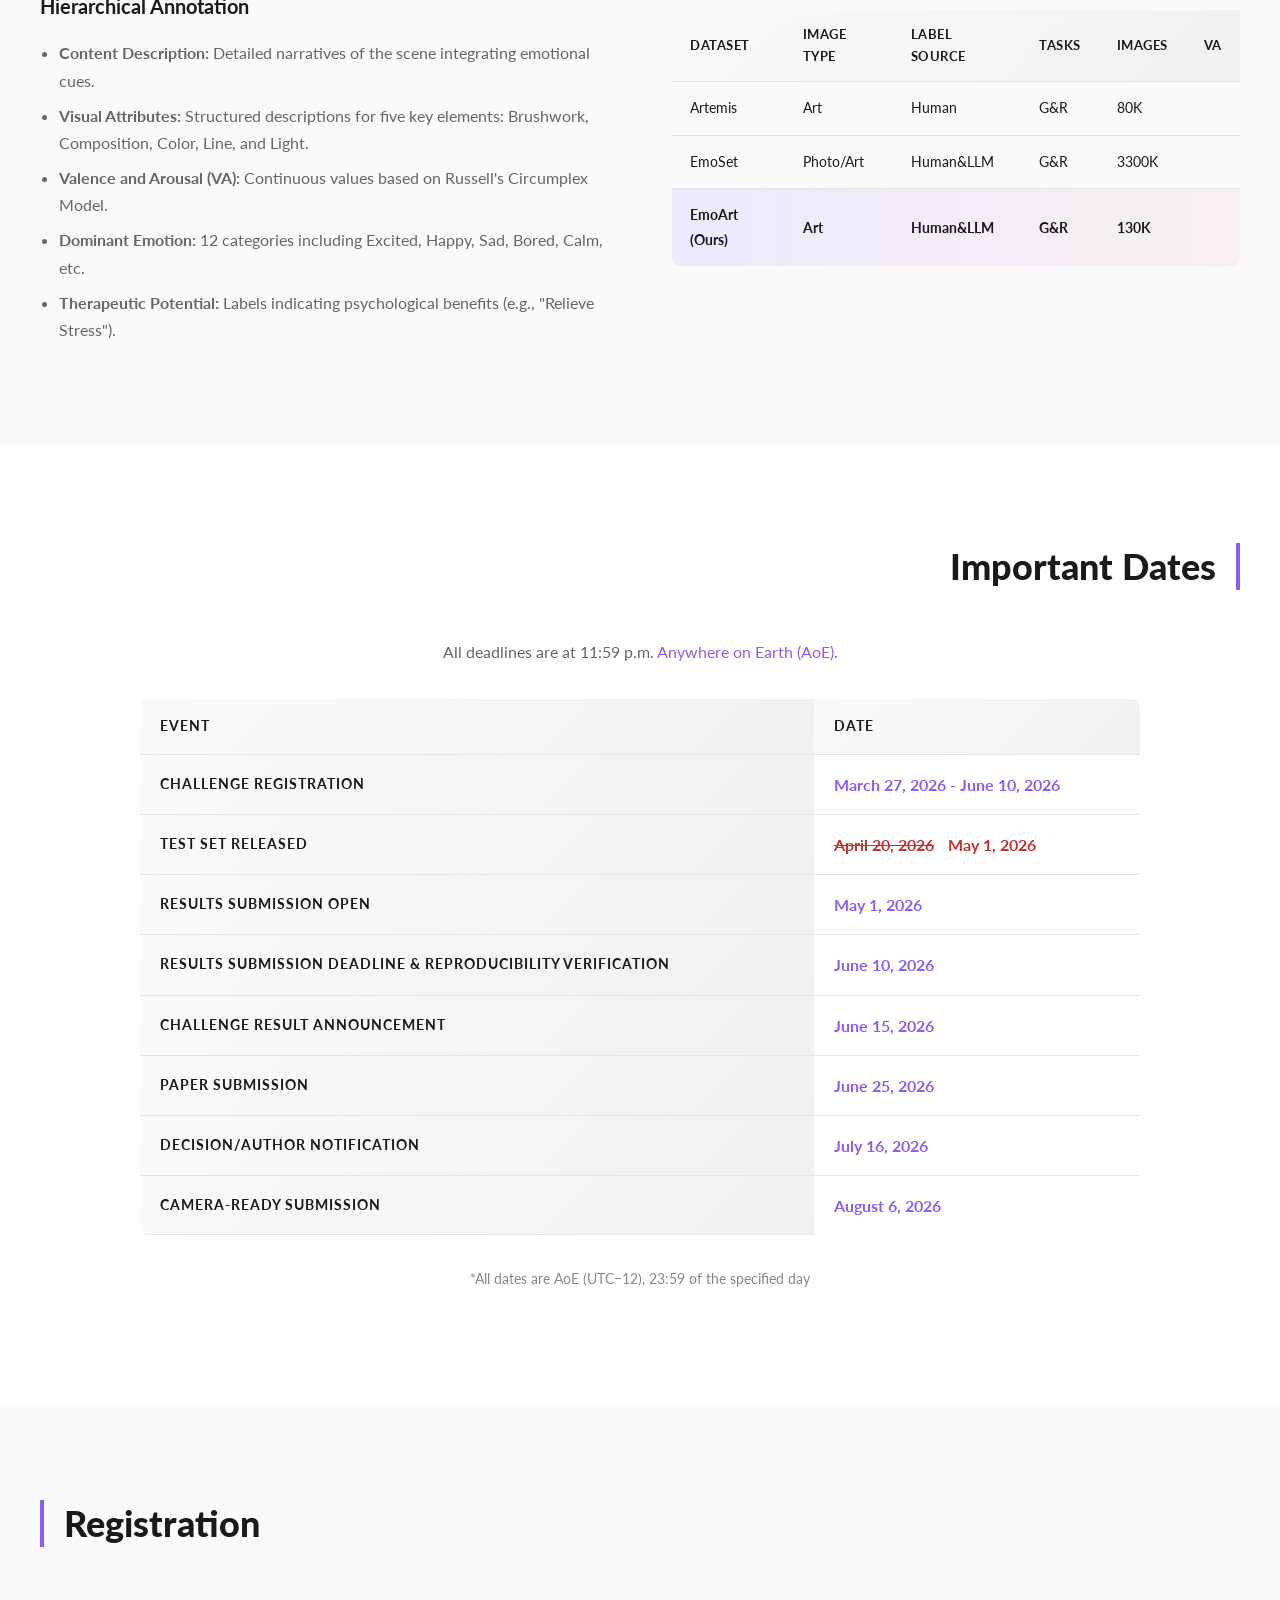
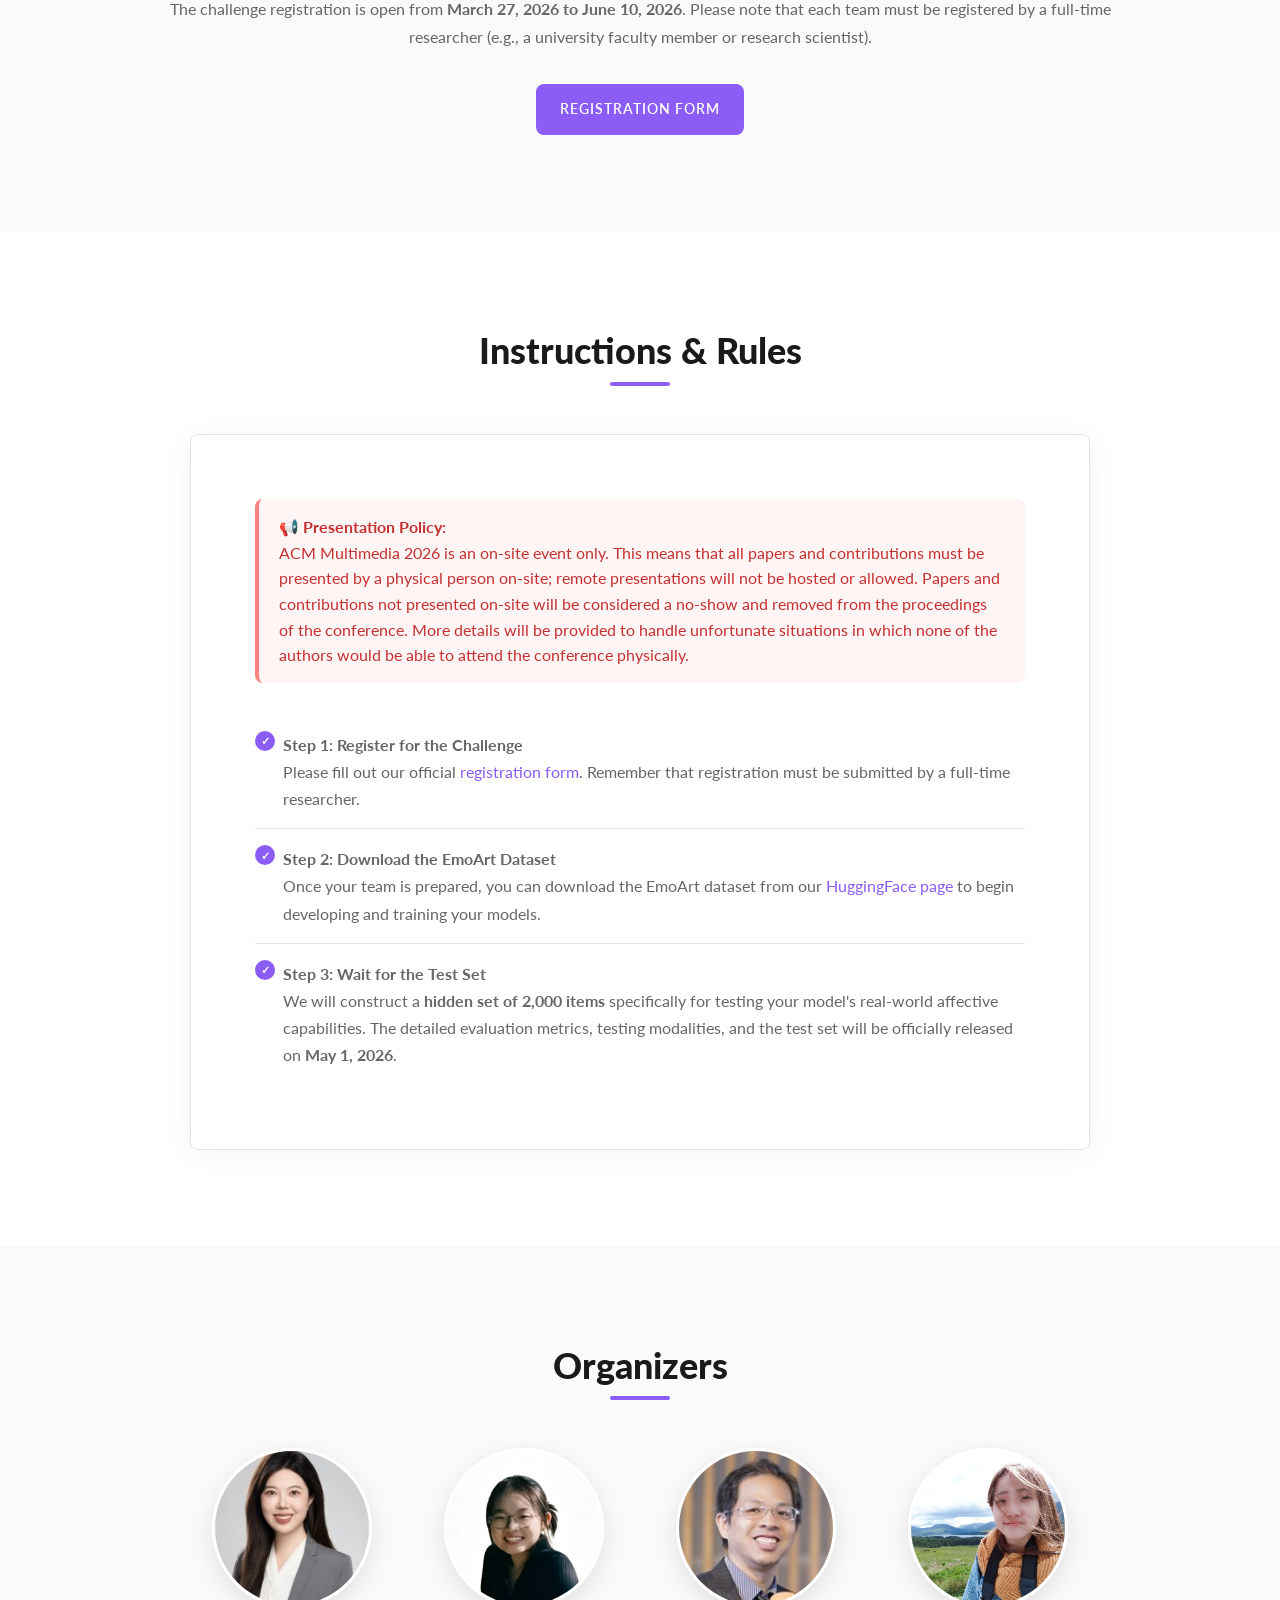
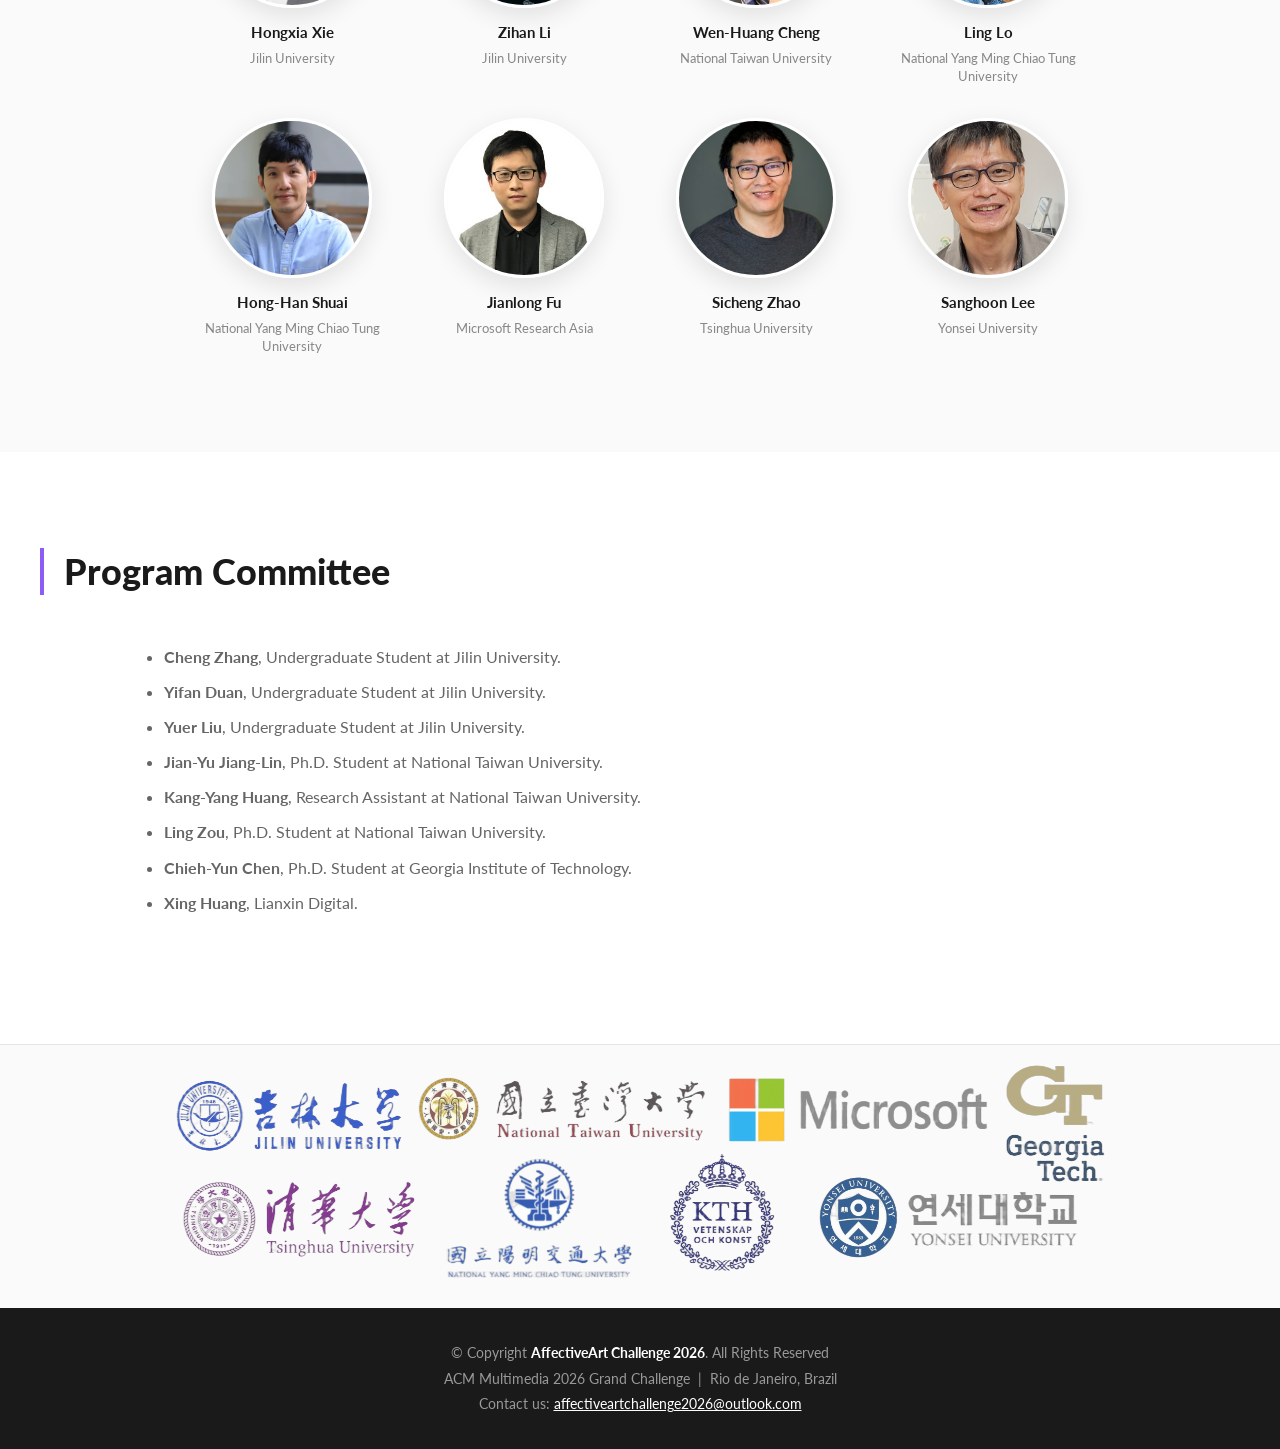
==== commit 60238286: "Update index.html" ====
--- a/index.html
+++ b/index.html
@@ -1184,15 +1184,13 @@
         <div class="news-banner-inner slide-in-left">
             <div class="news-banner-title">News</div>
             <div class="news-banner-content">
-                <div>
-                    <span class="news-date" style="color: #c53030;">[June 10, 2026]</span>
-                    <strong style="color: #c53030;">Important Notice: Team Name Verification for Codabench Submissions</strong>
-                    <p style="color: #c53030; margin-top: 8px;">
-                        According to our <strong>Submission Instructions released on May 16, 2026</strong>, all Codabench submissions must be made using the officially registered team name.
-                        However, we have noticed that some submissions were made under individual account names rather than registered team names. This prevents us from identifying the corresponding teams and verifying the identities of the submitters.
-                        The teams requiring verification have been contacted via the email addresses associated with their Codabench accounts.
-                        Please reply by <strong>June 15, 2026</strong> and provide the required verification information. Failure to complete the verification by the deadline <strong>will result in the invalidation of the results associated with the corresponding Codabench account</strong>.
-                    </p>
+                <div style="color: #c53030;">
+                    <span class="news-date">[June 10, 2026]</span>
+                    <strong>Important Notice: Team Name Verification for Codabench Submissions</strong><br>
+                    According to our <strong>Submission Instructions released on May 16, 2026</strong>, all Codabench submissions must be made using the officially registered team name.
+                    However, we have noticed that some submissions were made under individual account names rather than registered team names. This prevents us from identifying the corresponding teams and verifying the identities of the submitters.
+                    The teams requiring verification have been contacted via the email addresses associated with their Codabench accounts.
+                    Please reply by <strong>June 15, 2026</strong> and provide the required verification information. Failure to complete the verification by the deadline <strong>will result in the invalidation of the results associated with the corresponding Codabench account</strong>.
                 </div>
                 <div>
                     <span class="news-date">[May 16, 2026]</span>
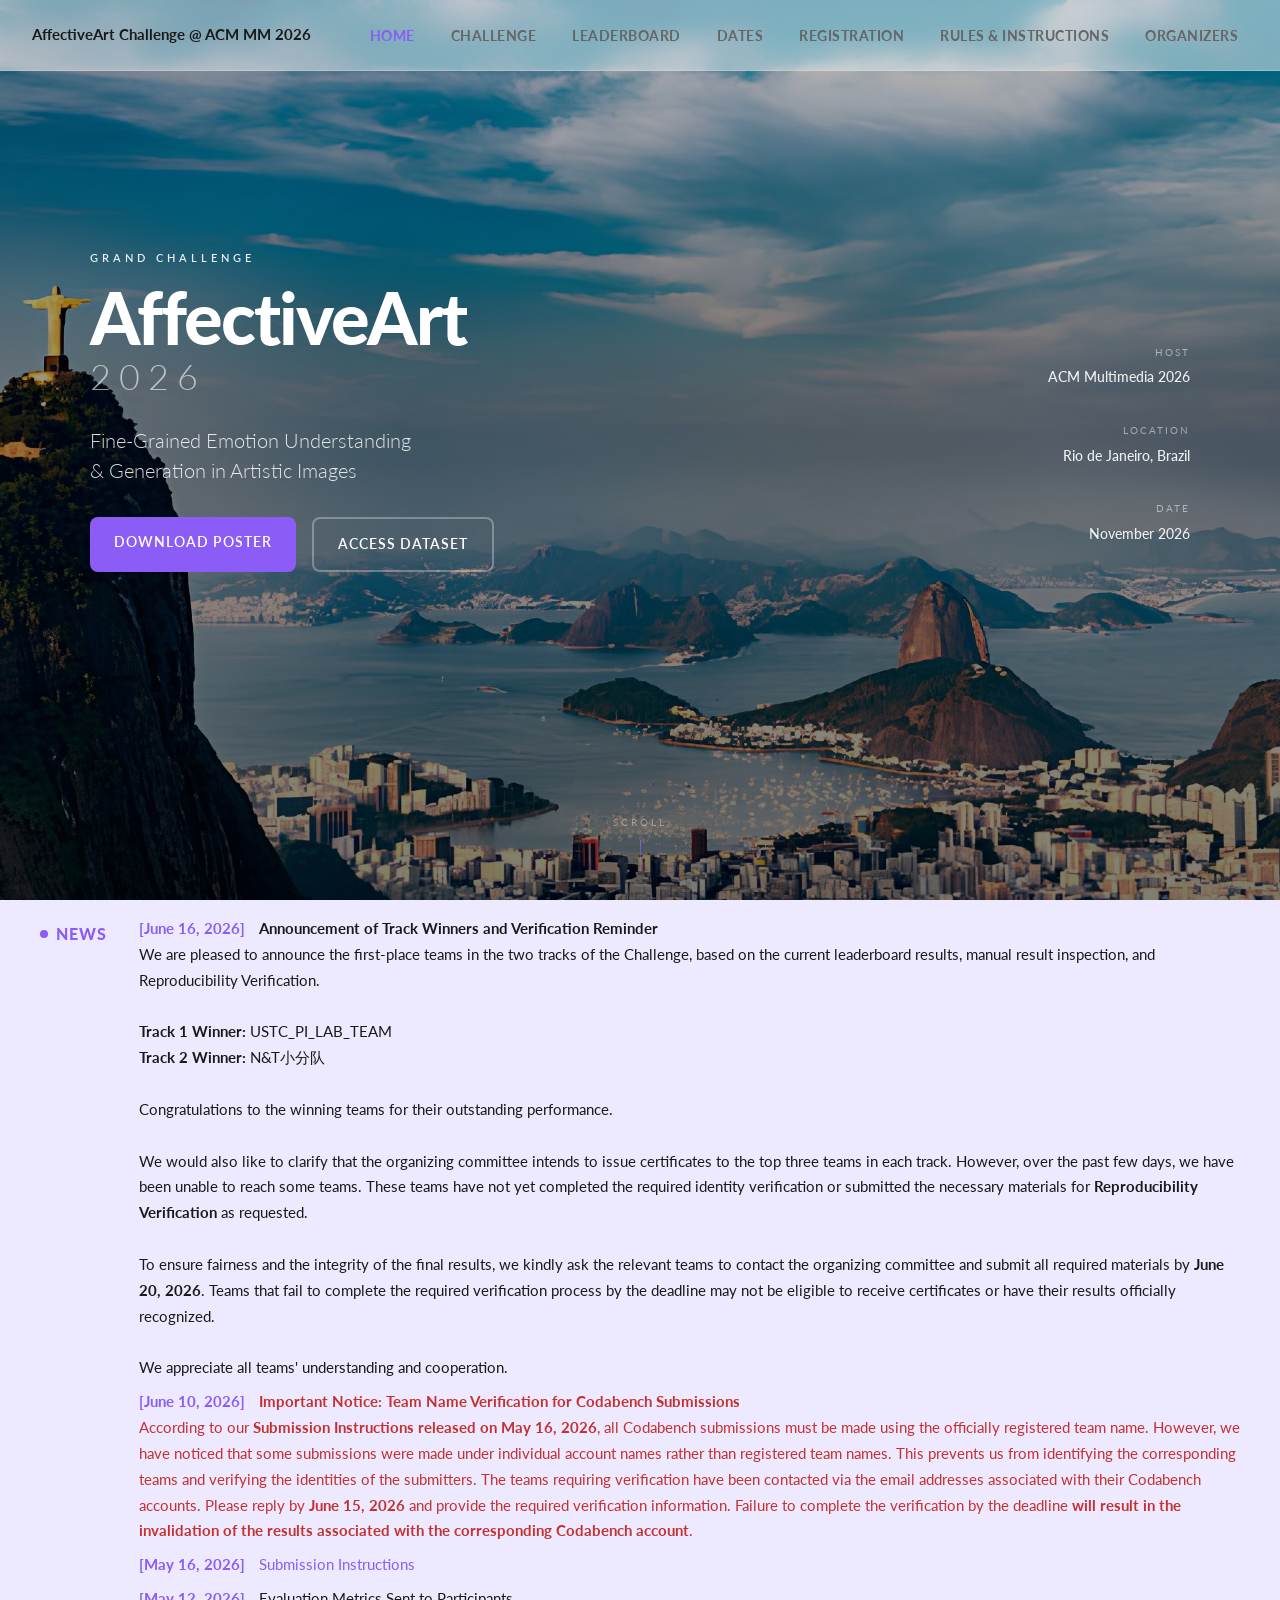
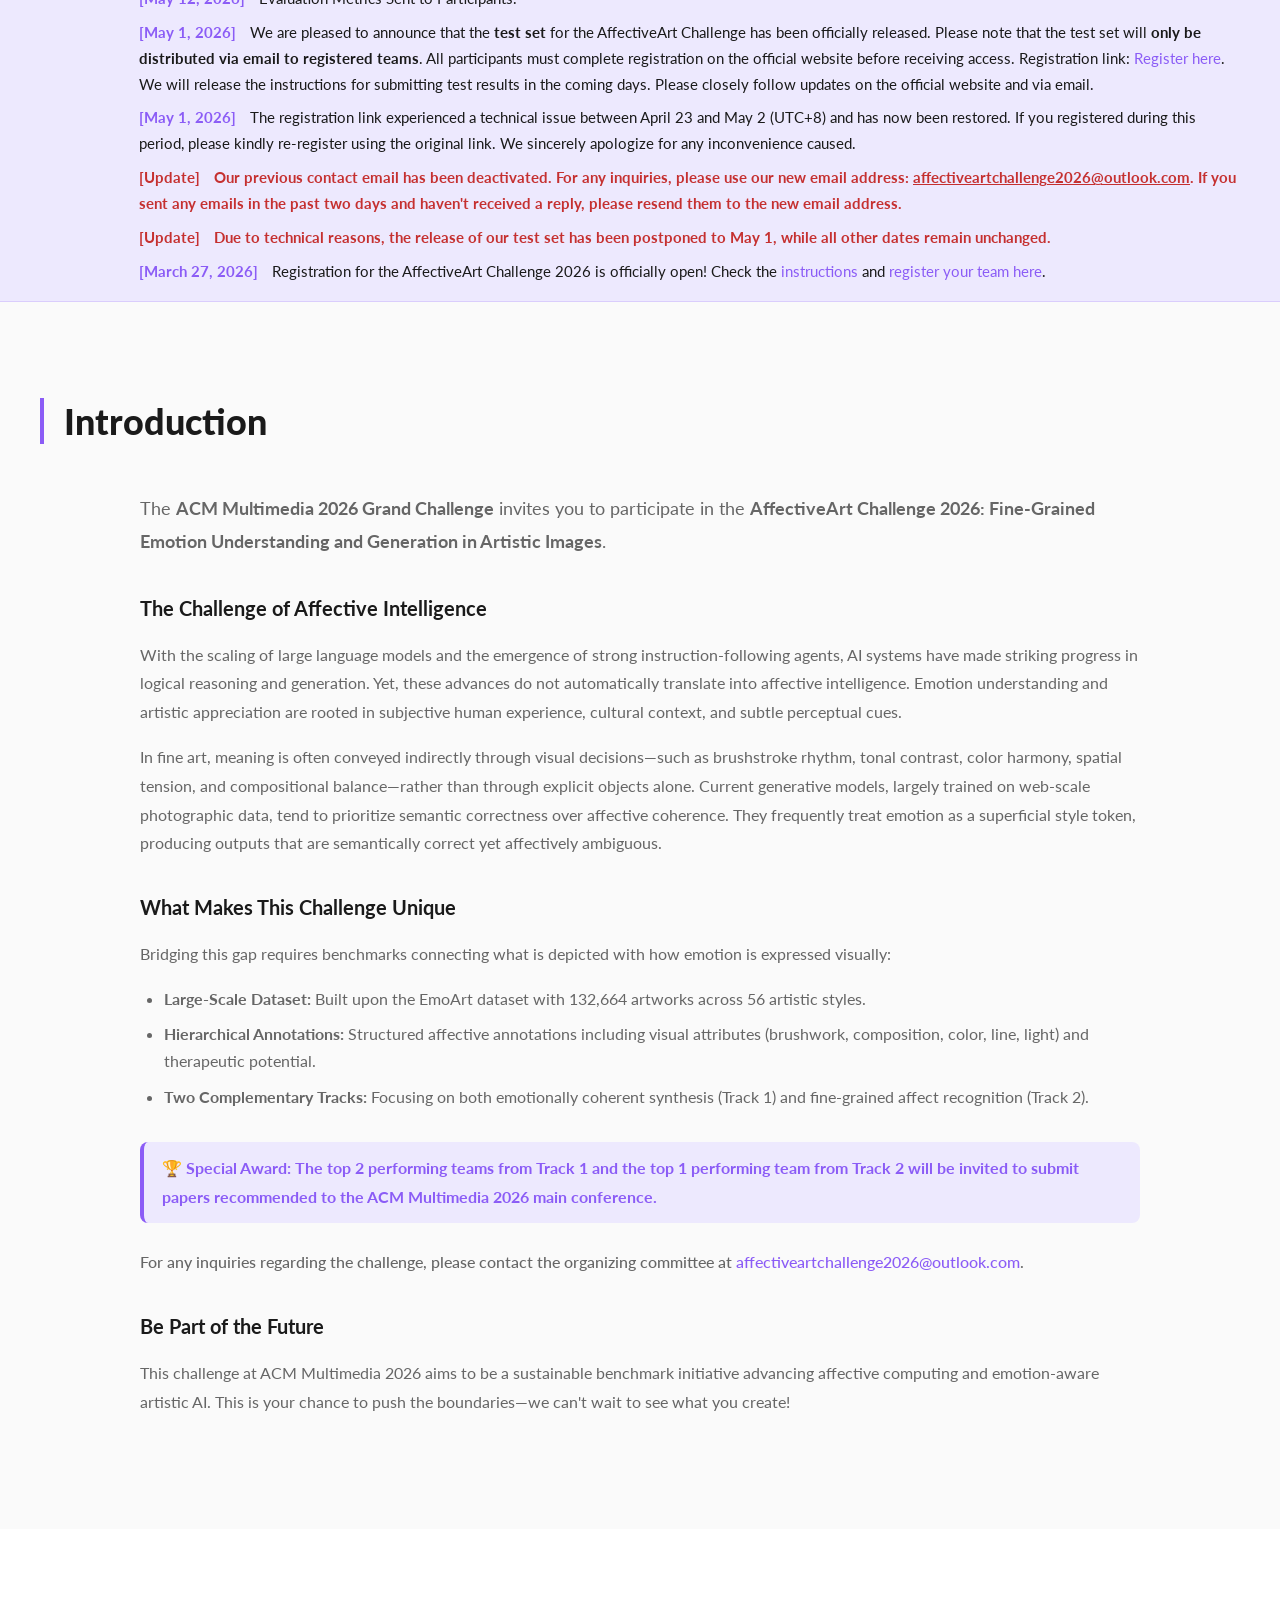
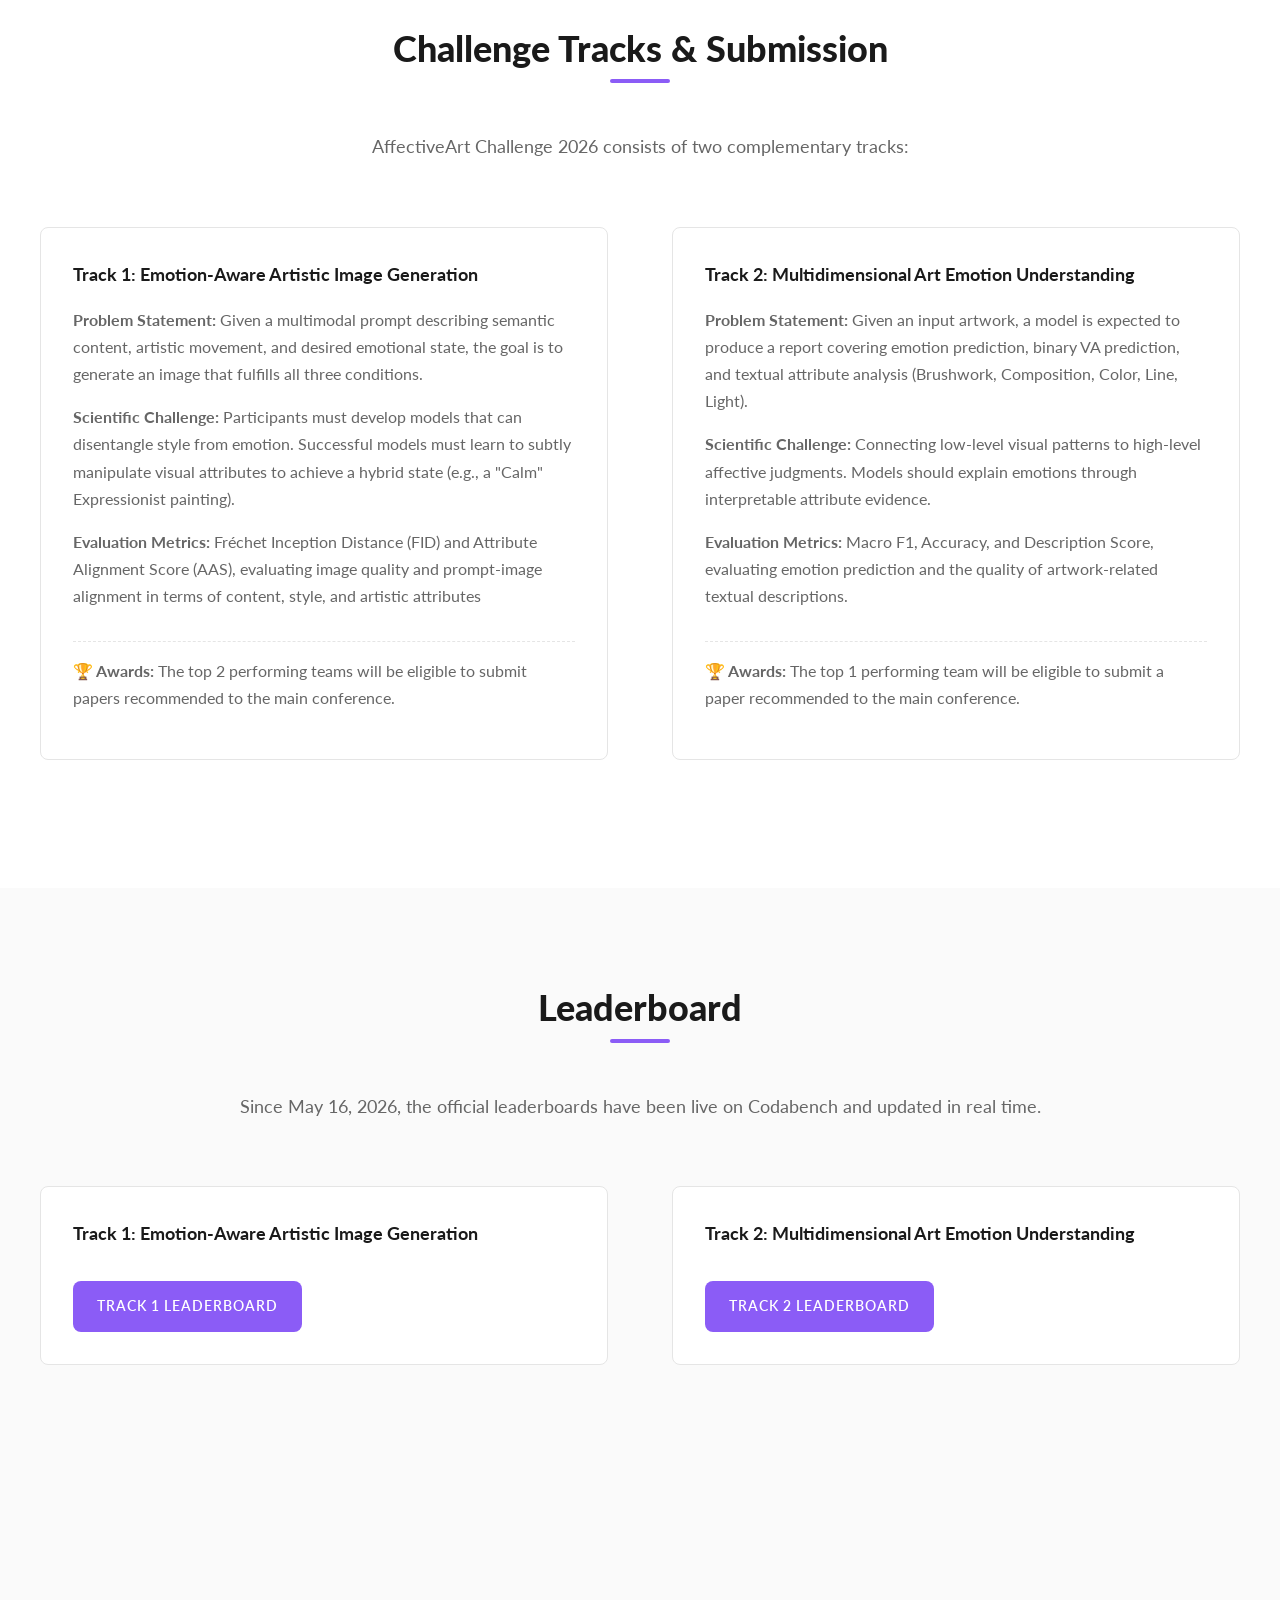
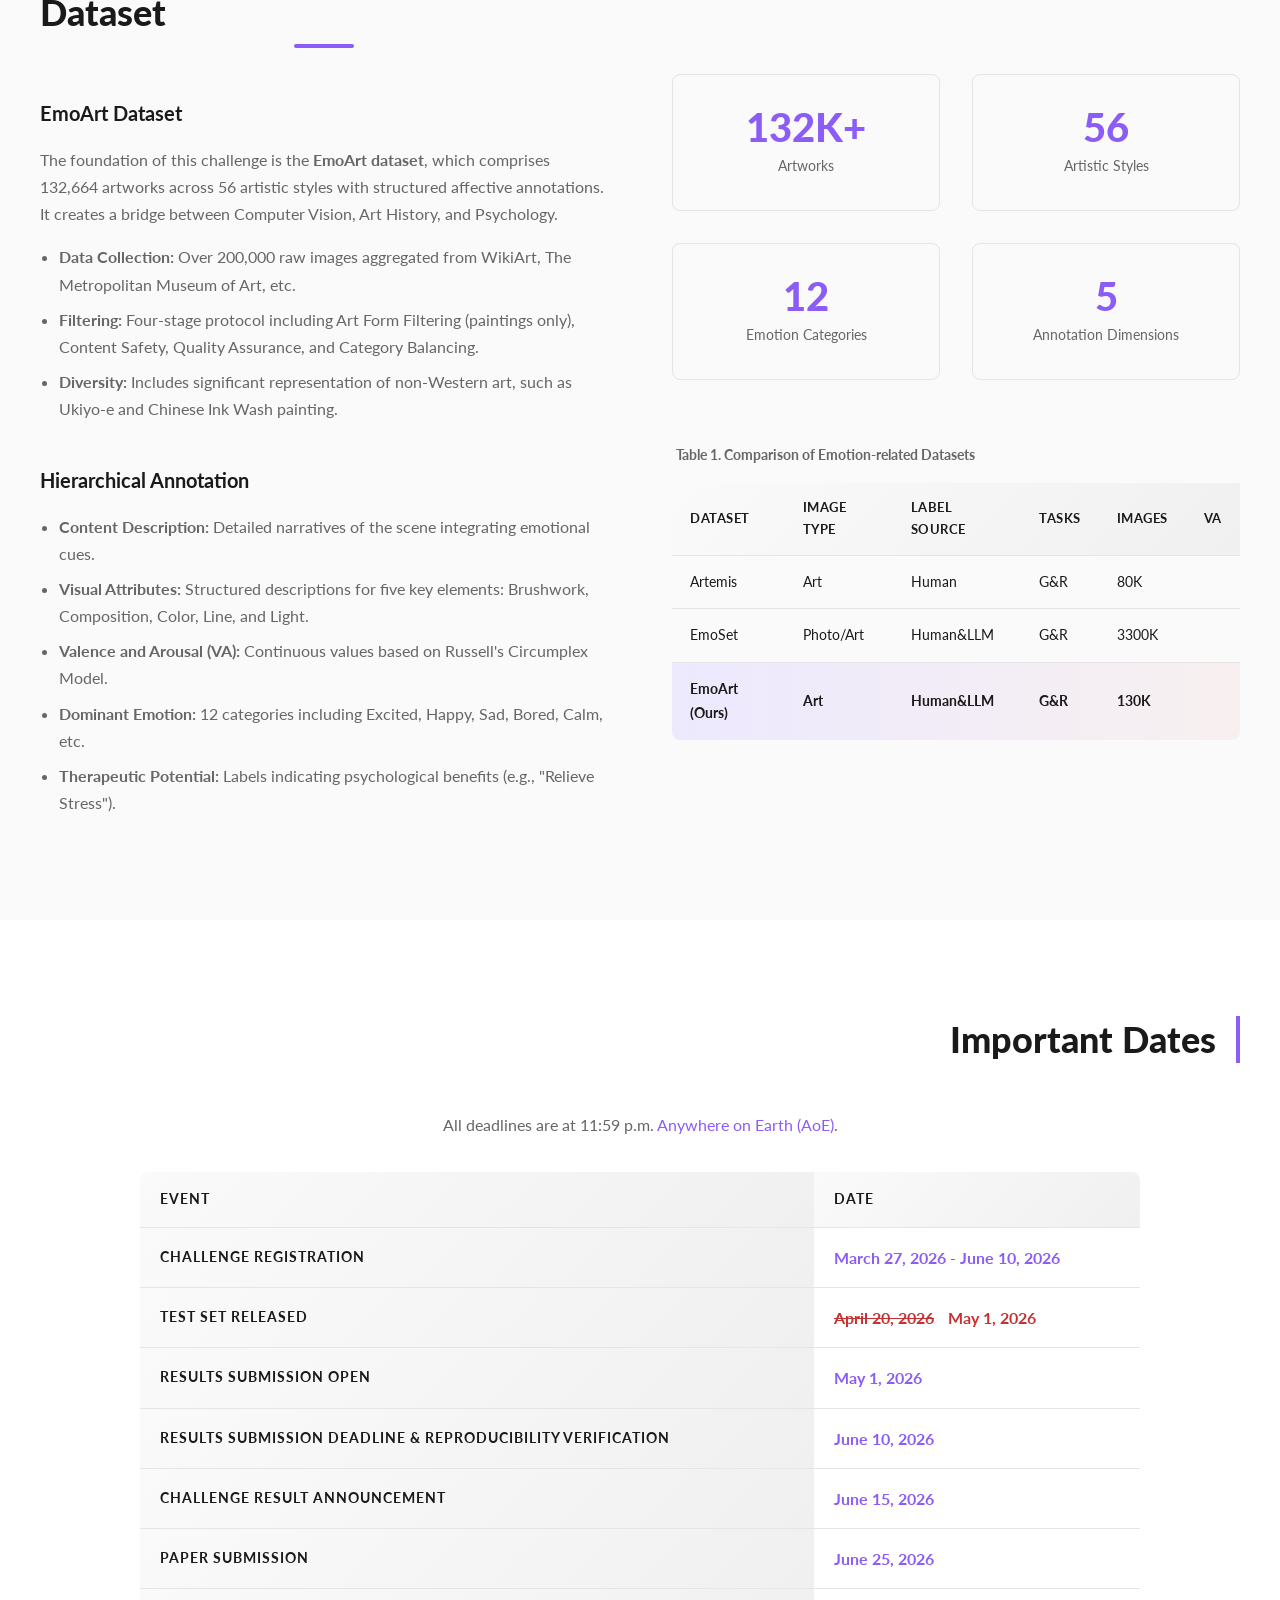
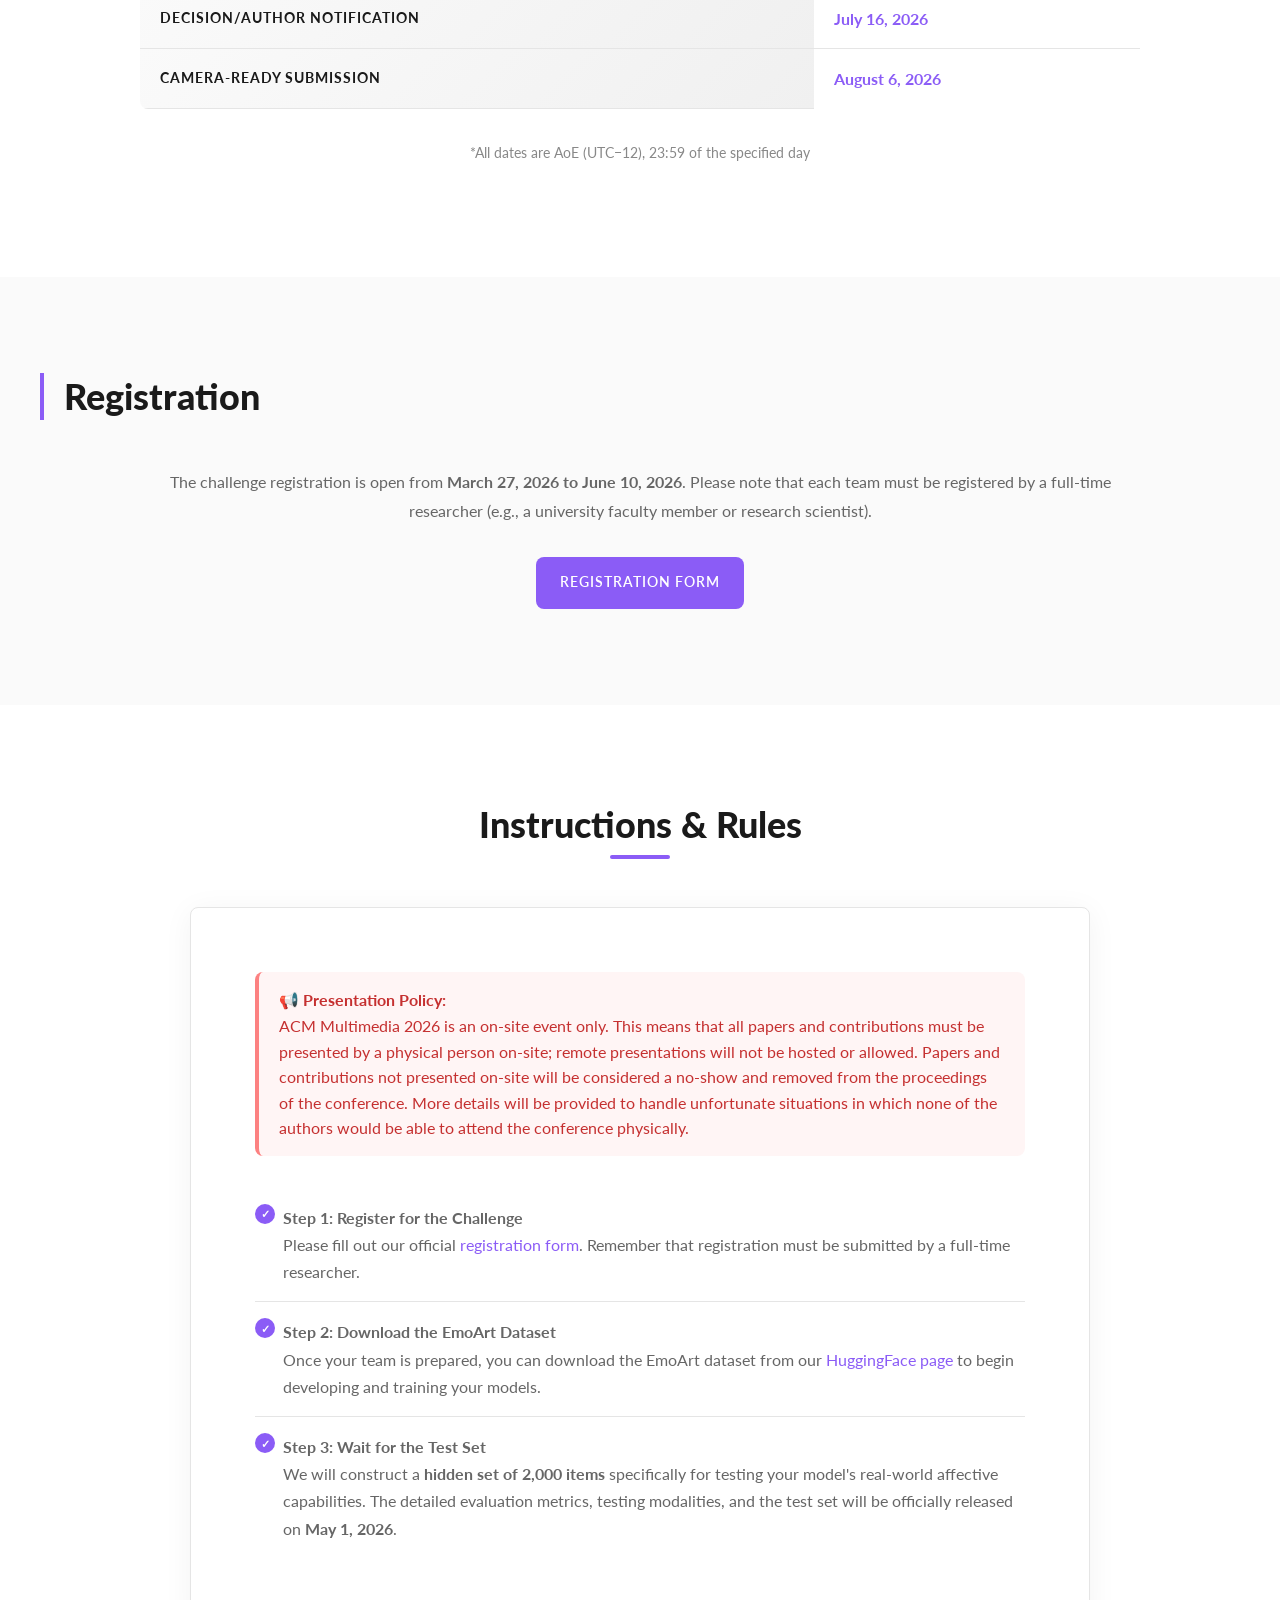
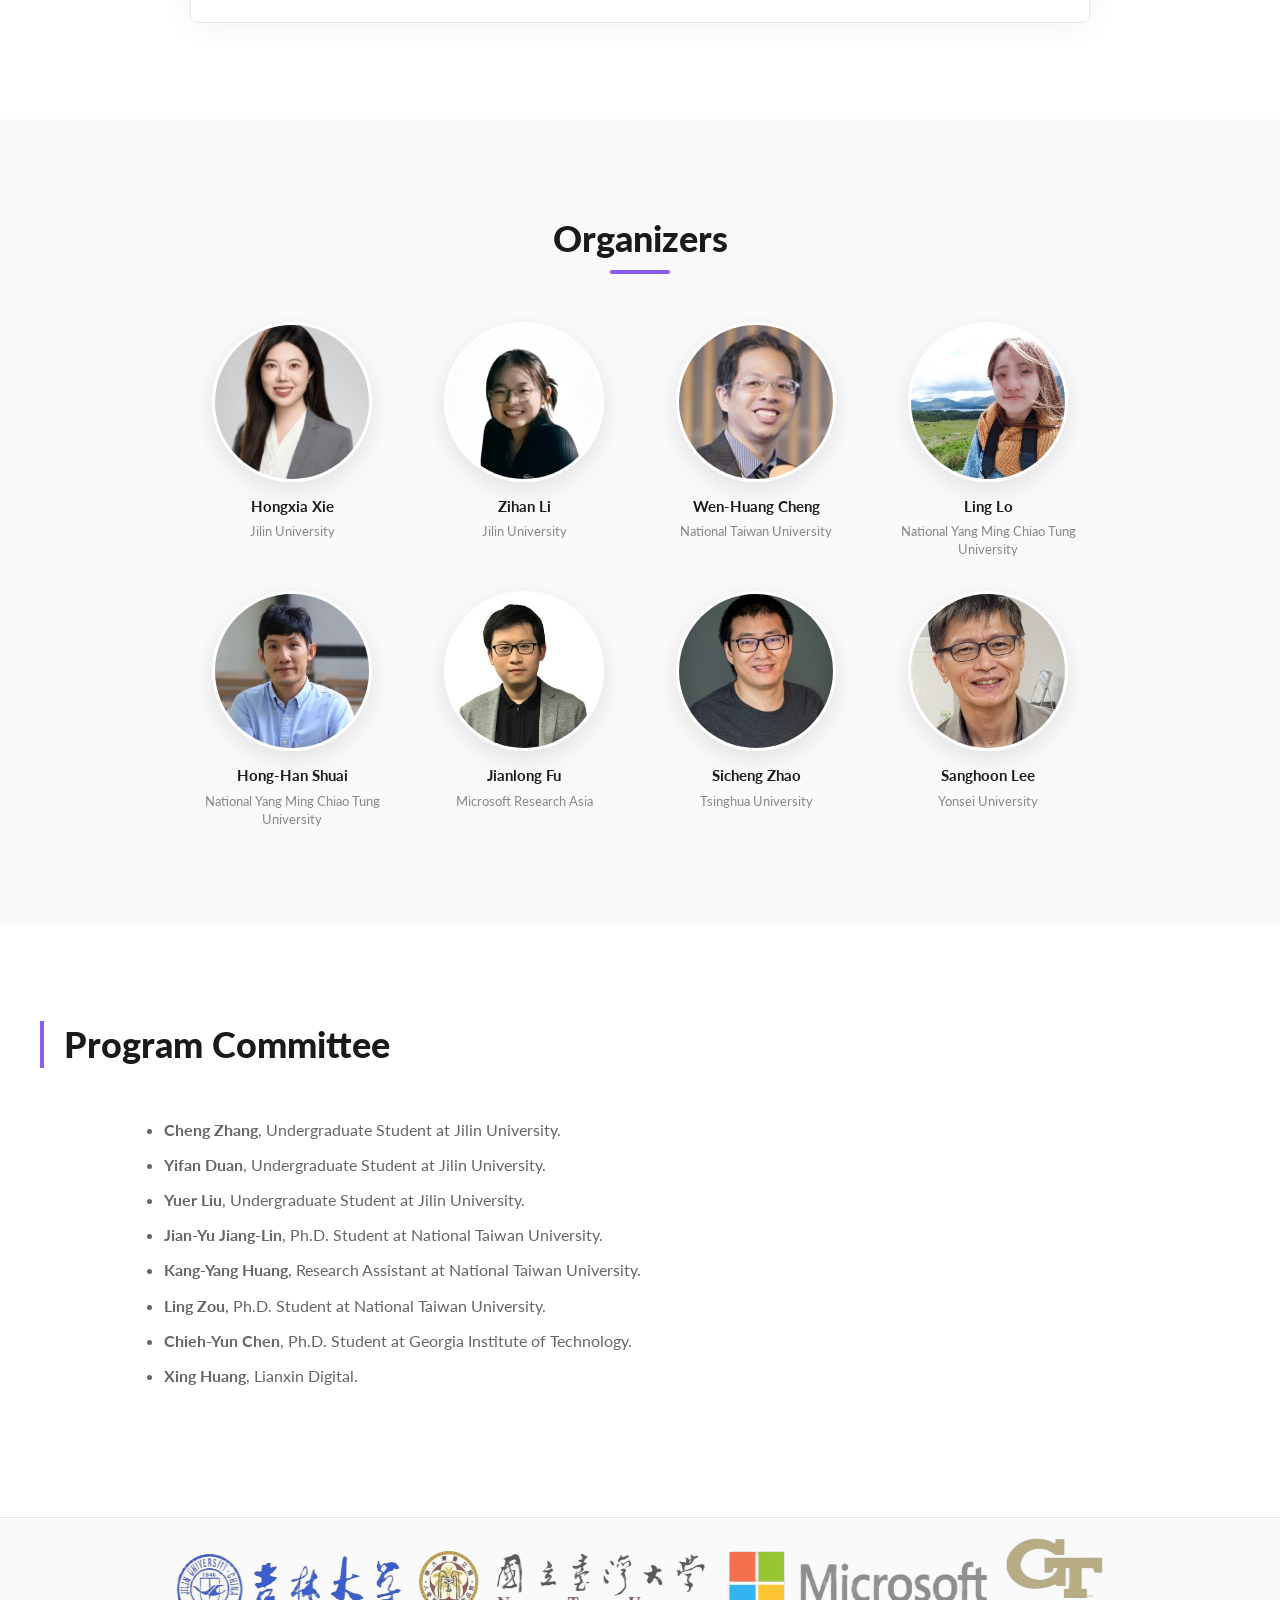
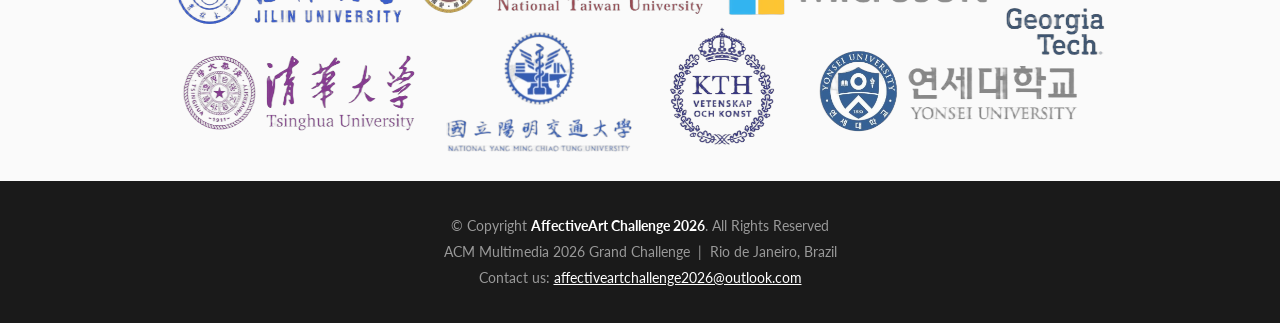
==== commit 76a619aa: "Add announcement for track winners and verification reminder" ====
--- a/index.html
+++ b/index.html
@@ -1184,6 +1184,25 @@
         <div class="news-banner-inner slide-in-left">
             <div class="news-banner-title">News</div>
             <div class="news-banner-content">
+
+                <div>
+                    <span class="news-date">[June 16, 2026]</span>
+                    <strong>Announcement of Track Winners and Verification Reminder</strong><br>
+                    We are pleased to announce the first-place teams in the two tracks of the Challenge, based on the current leaderboard results, manual result inspection, and Reproducibility Verification.<br><br>
+                
+                    <strong>Track 1 Winner:</strong> USTC_PI_LAB_TEAM<br>
+                    <strong>Track 2 Winner:</strong> N&amp;T小分队<br><br>
+                
+                    Congratulations to the winning teams for their outstanding performance.<br><br>
+                
+                    We would also like to clarify that the organizing committee intends to issue certificates to the top three teams in each track. However, over the past few days, we have been unable to reach some teams. These teams have not yet completed the required identity verification or submitted the necessary materials for <strong>Reproducibility Verification</strong> as requested.<br><br>
+                
+                    To ensure fairness and the integrity of the final results, we kindly ask the relevant teams to contact the organizing committee and submit all required materials by <strong>June 20, 2026</strong>. Teams that fail to complete the required verification process by the deadline may not be eligible to receive certificates or have their results officially recognized.<br><br>
+                
+                    We appreciate all teams' understanding and cooperation.
+                </div>
+
+
                 <div style="color: #c53030;">
                     <span class="news-date">[June 10, 2026]</span>
                     <strong>Important Notice: Team Name Verification for Codabench Submissions</strong><br>
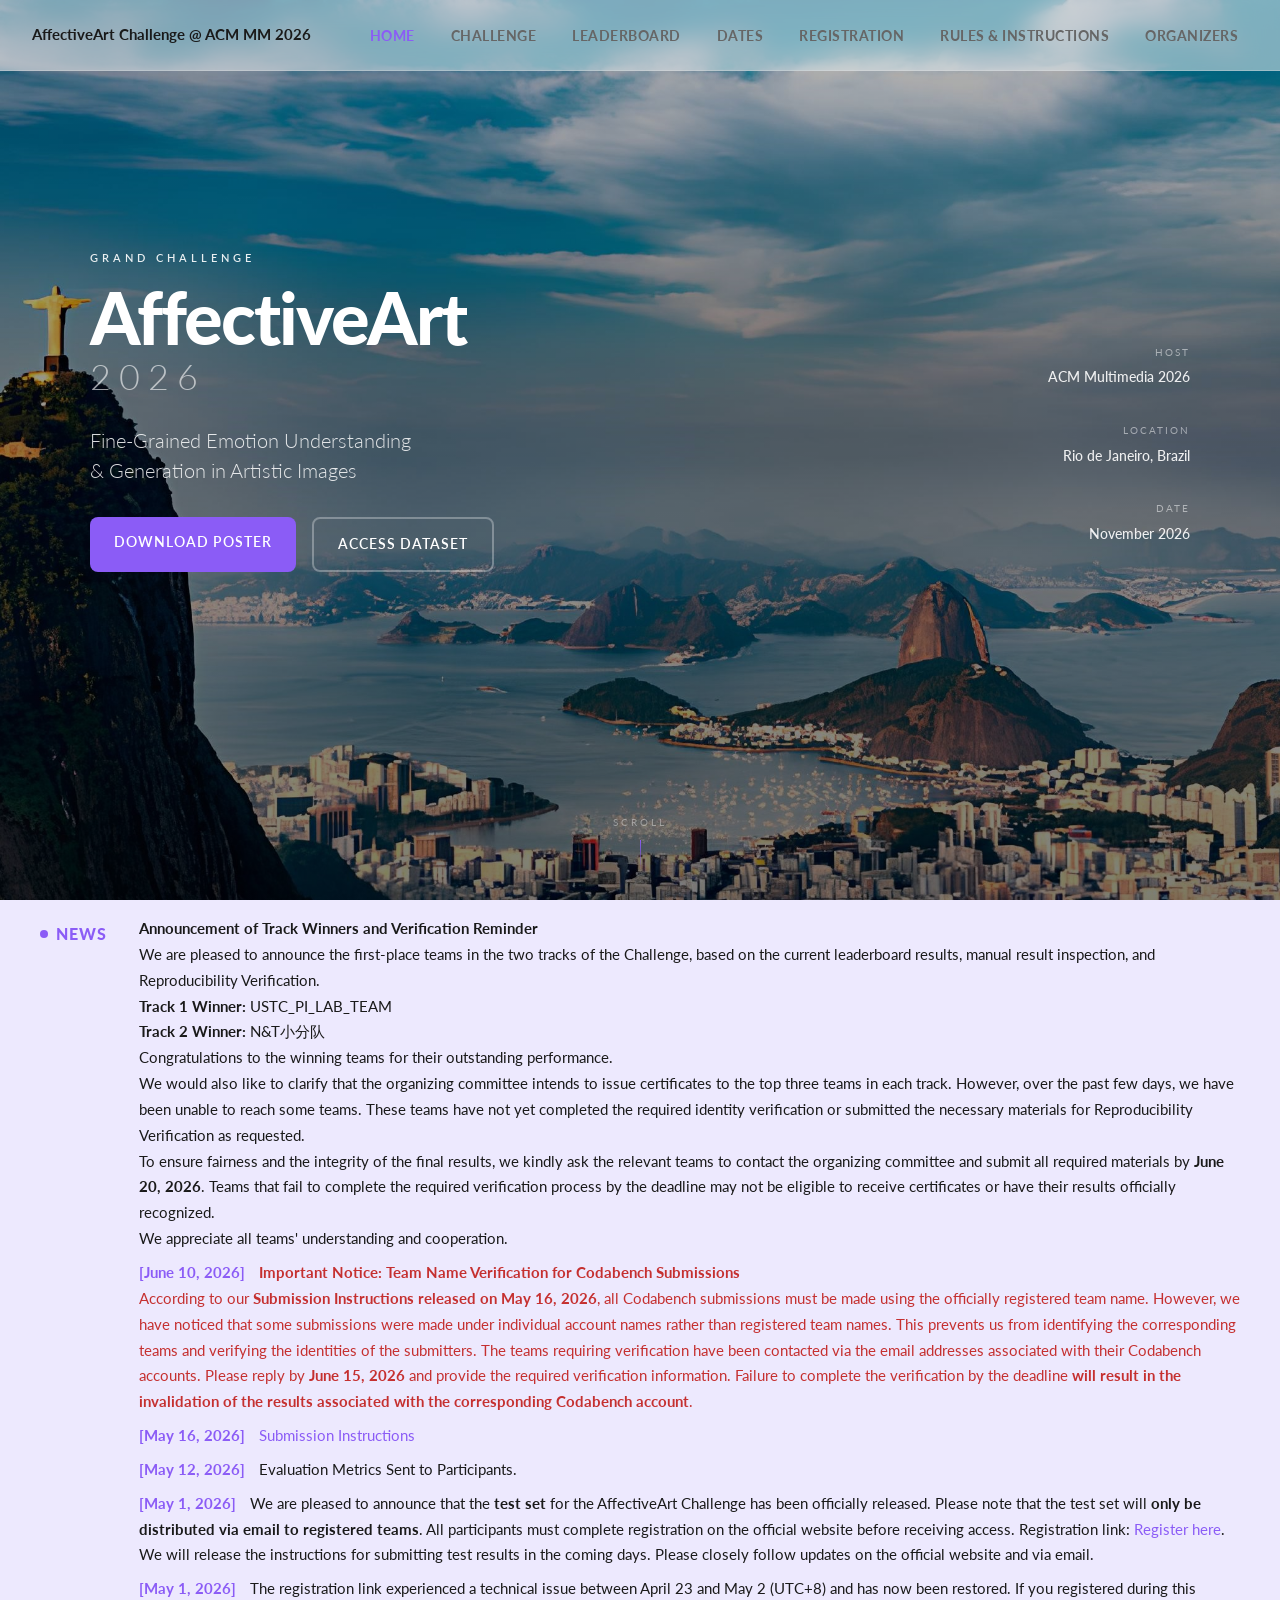
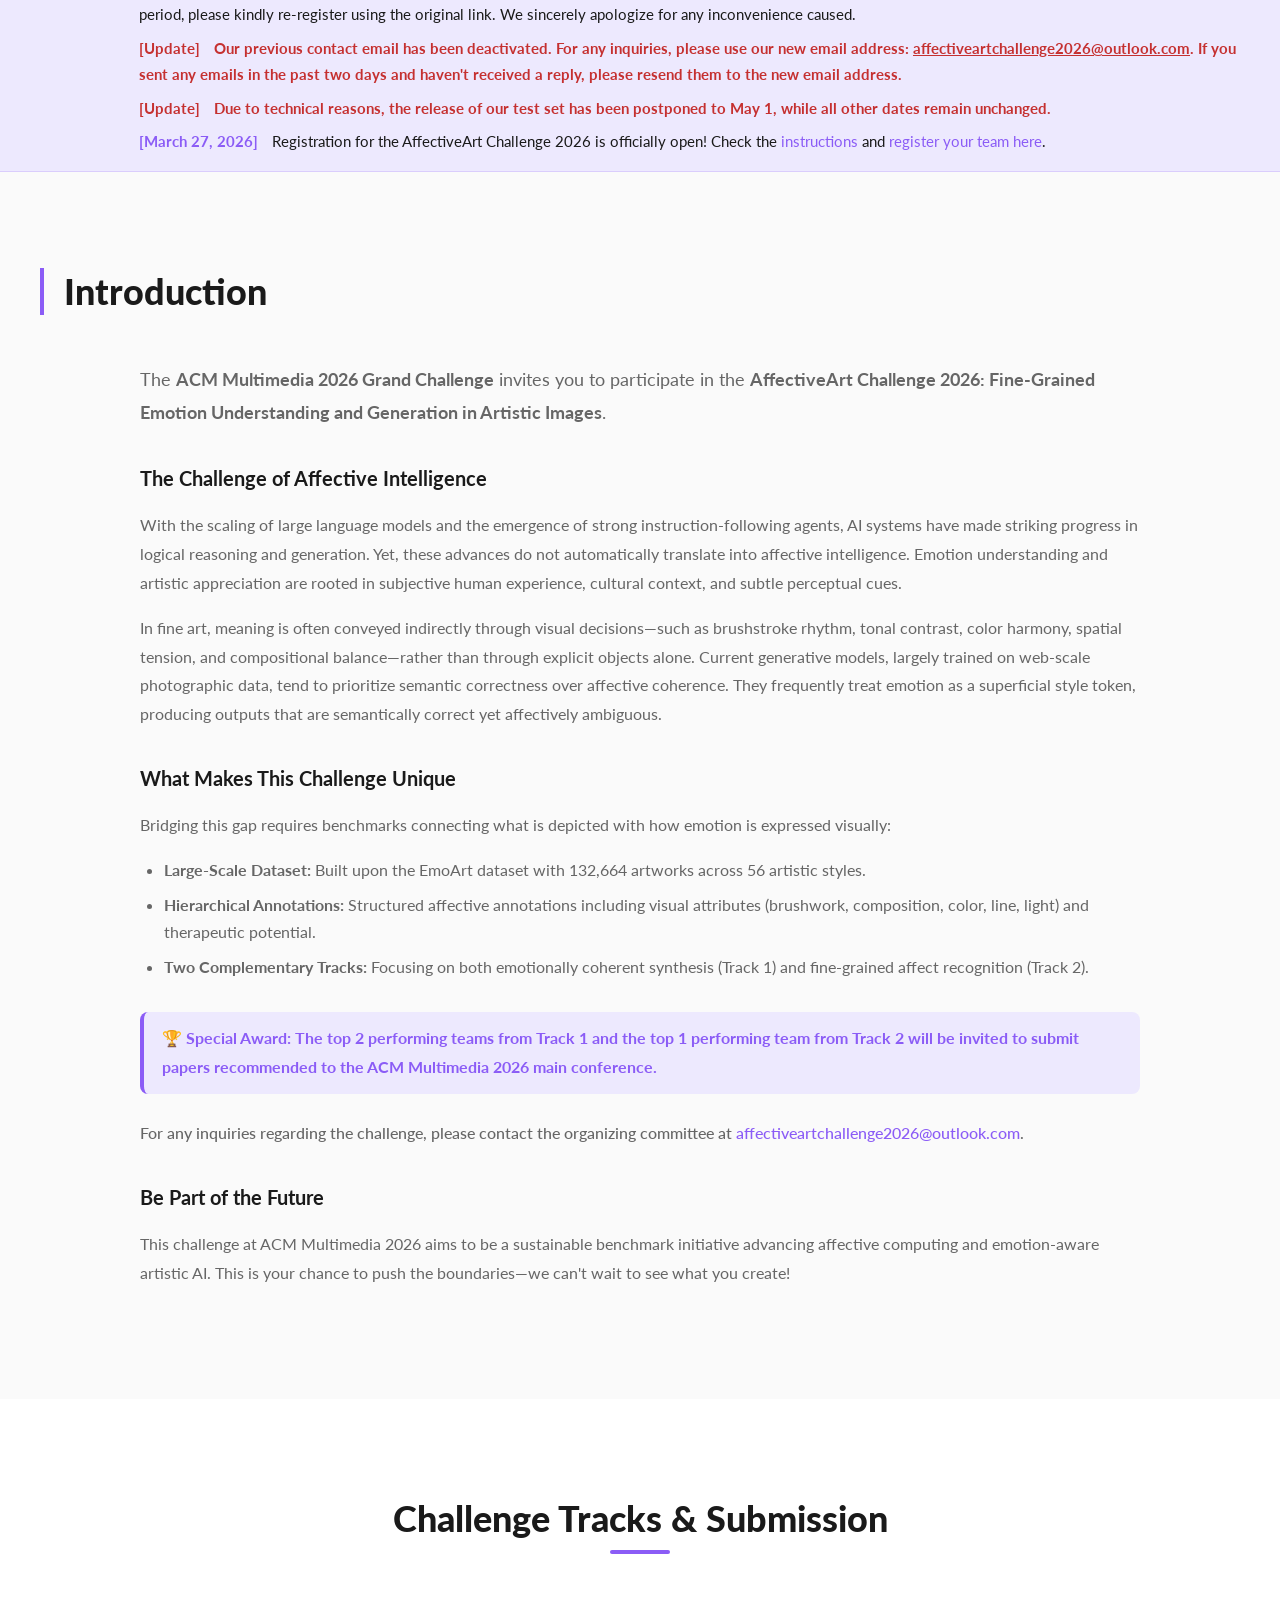
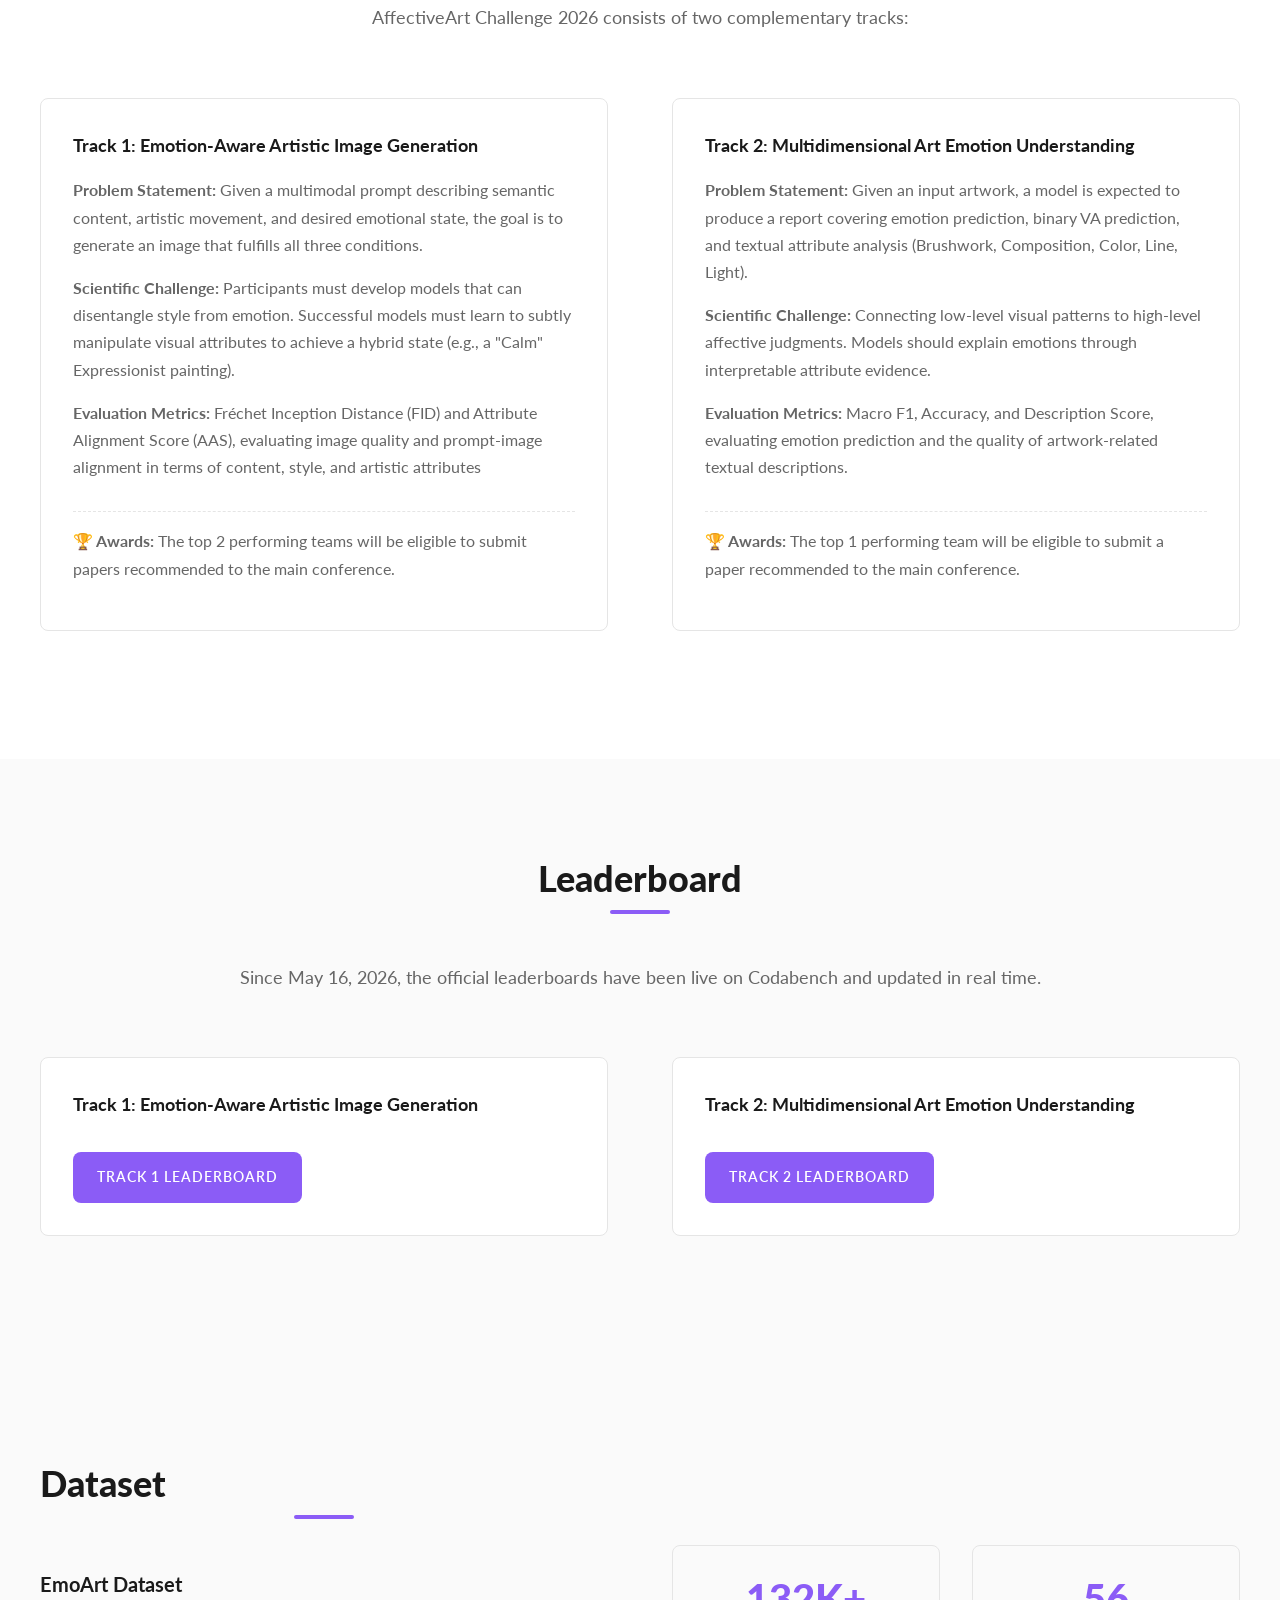
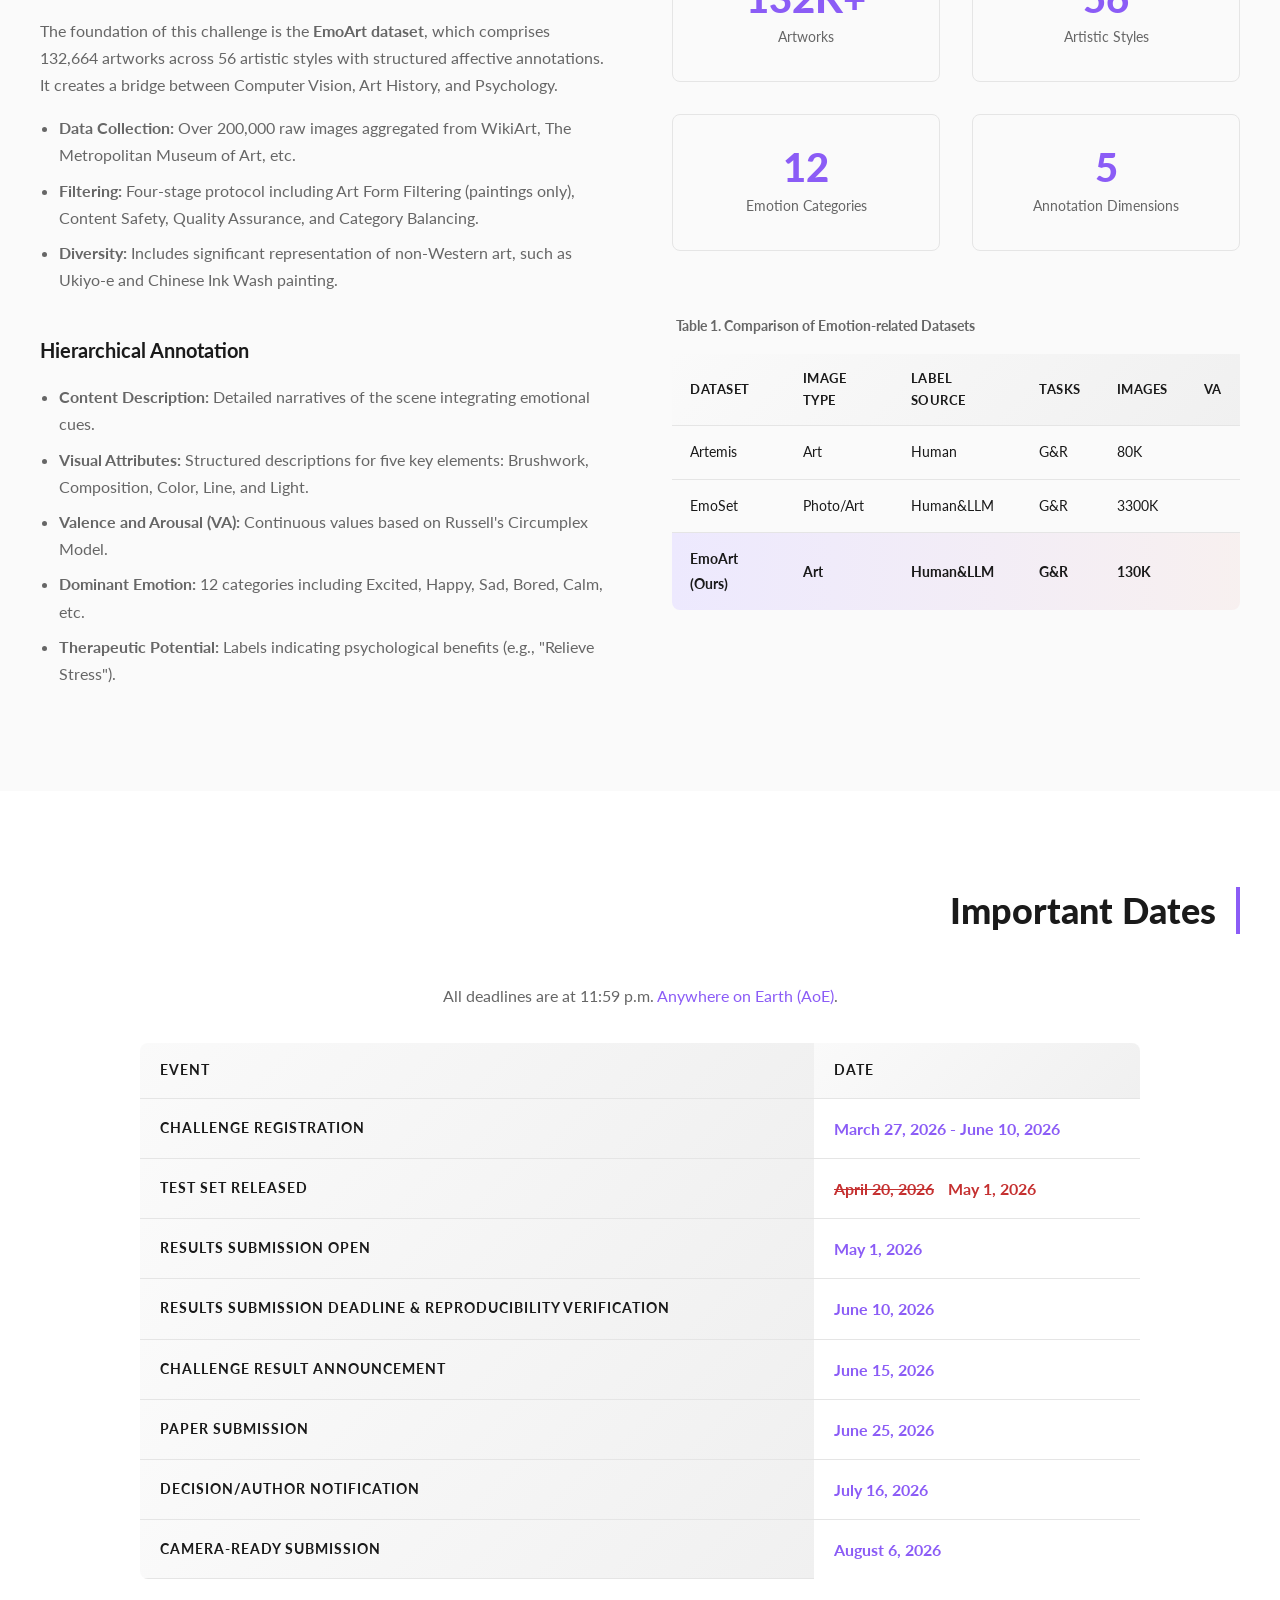
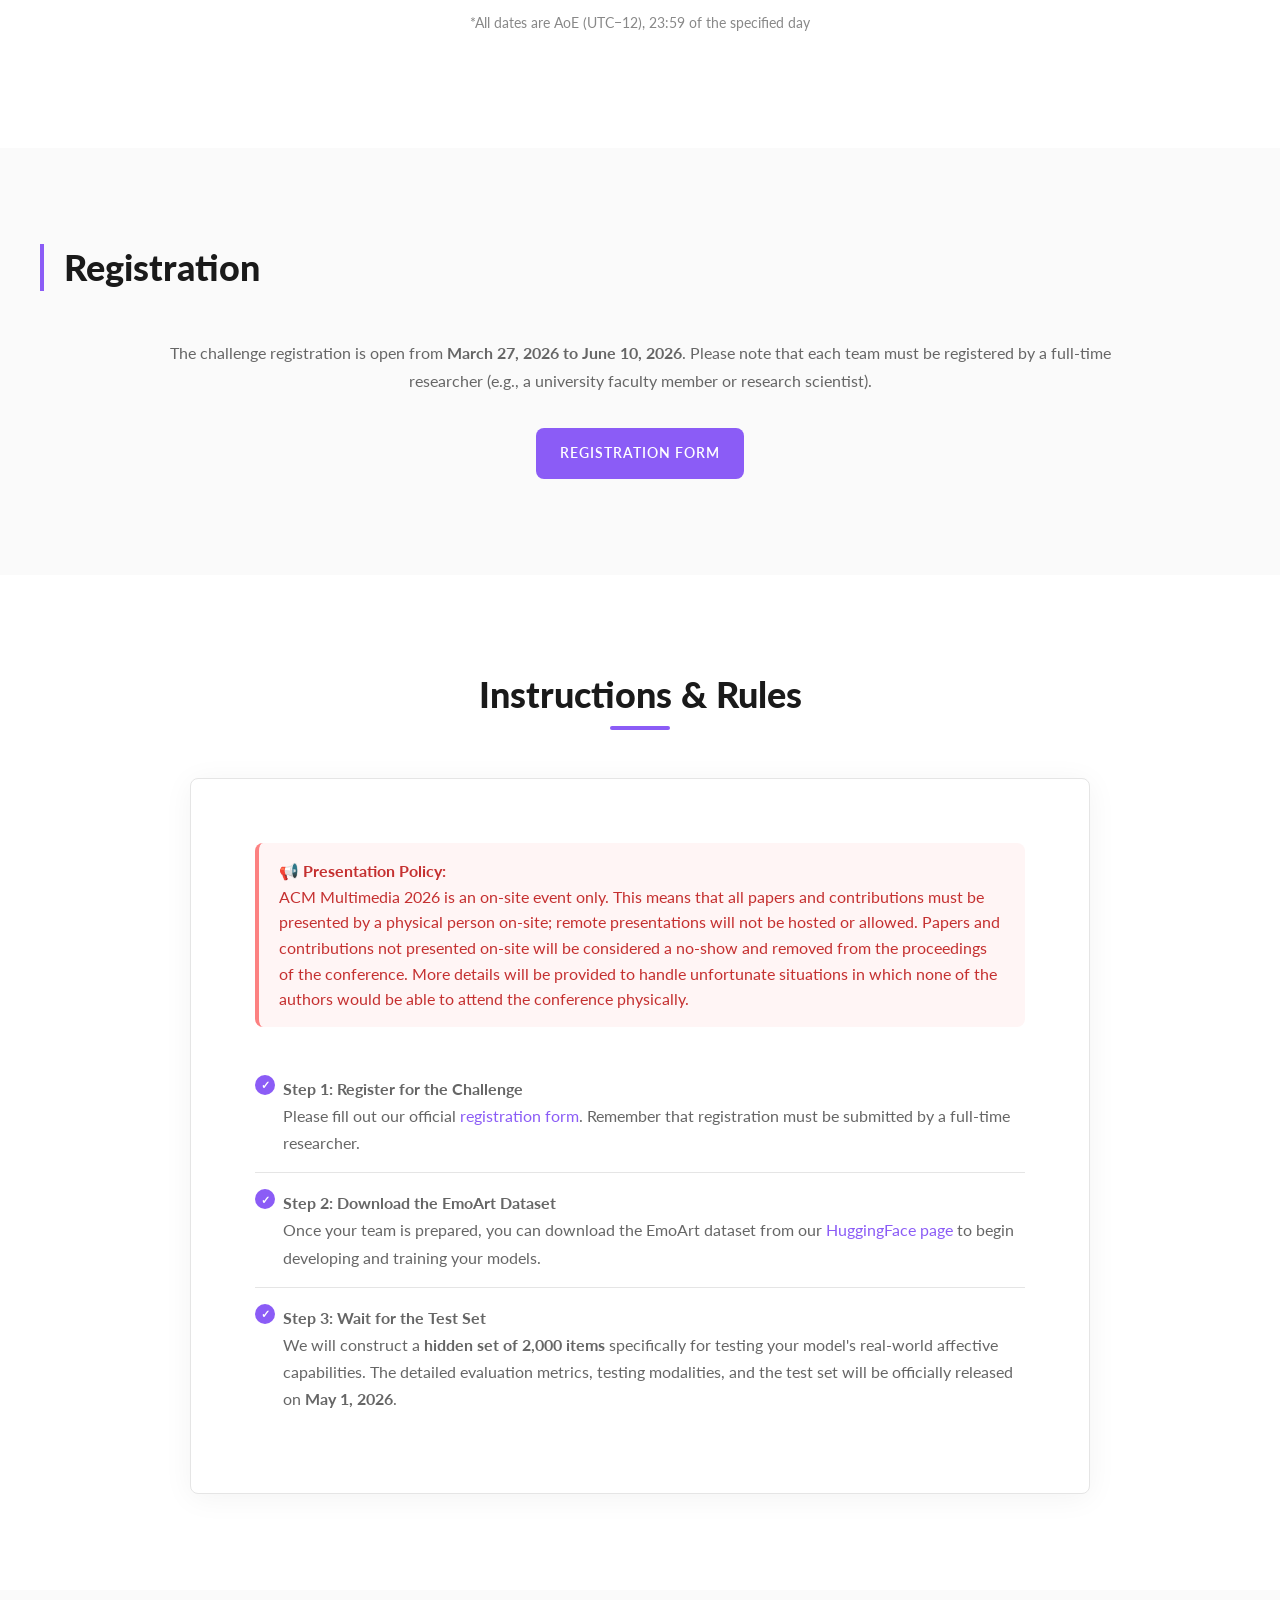
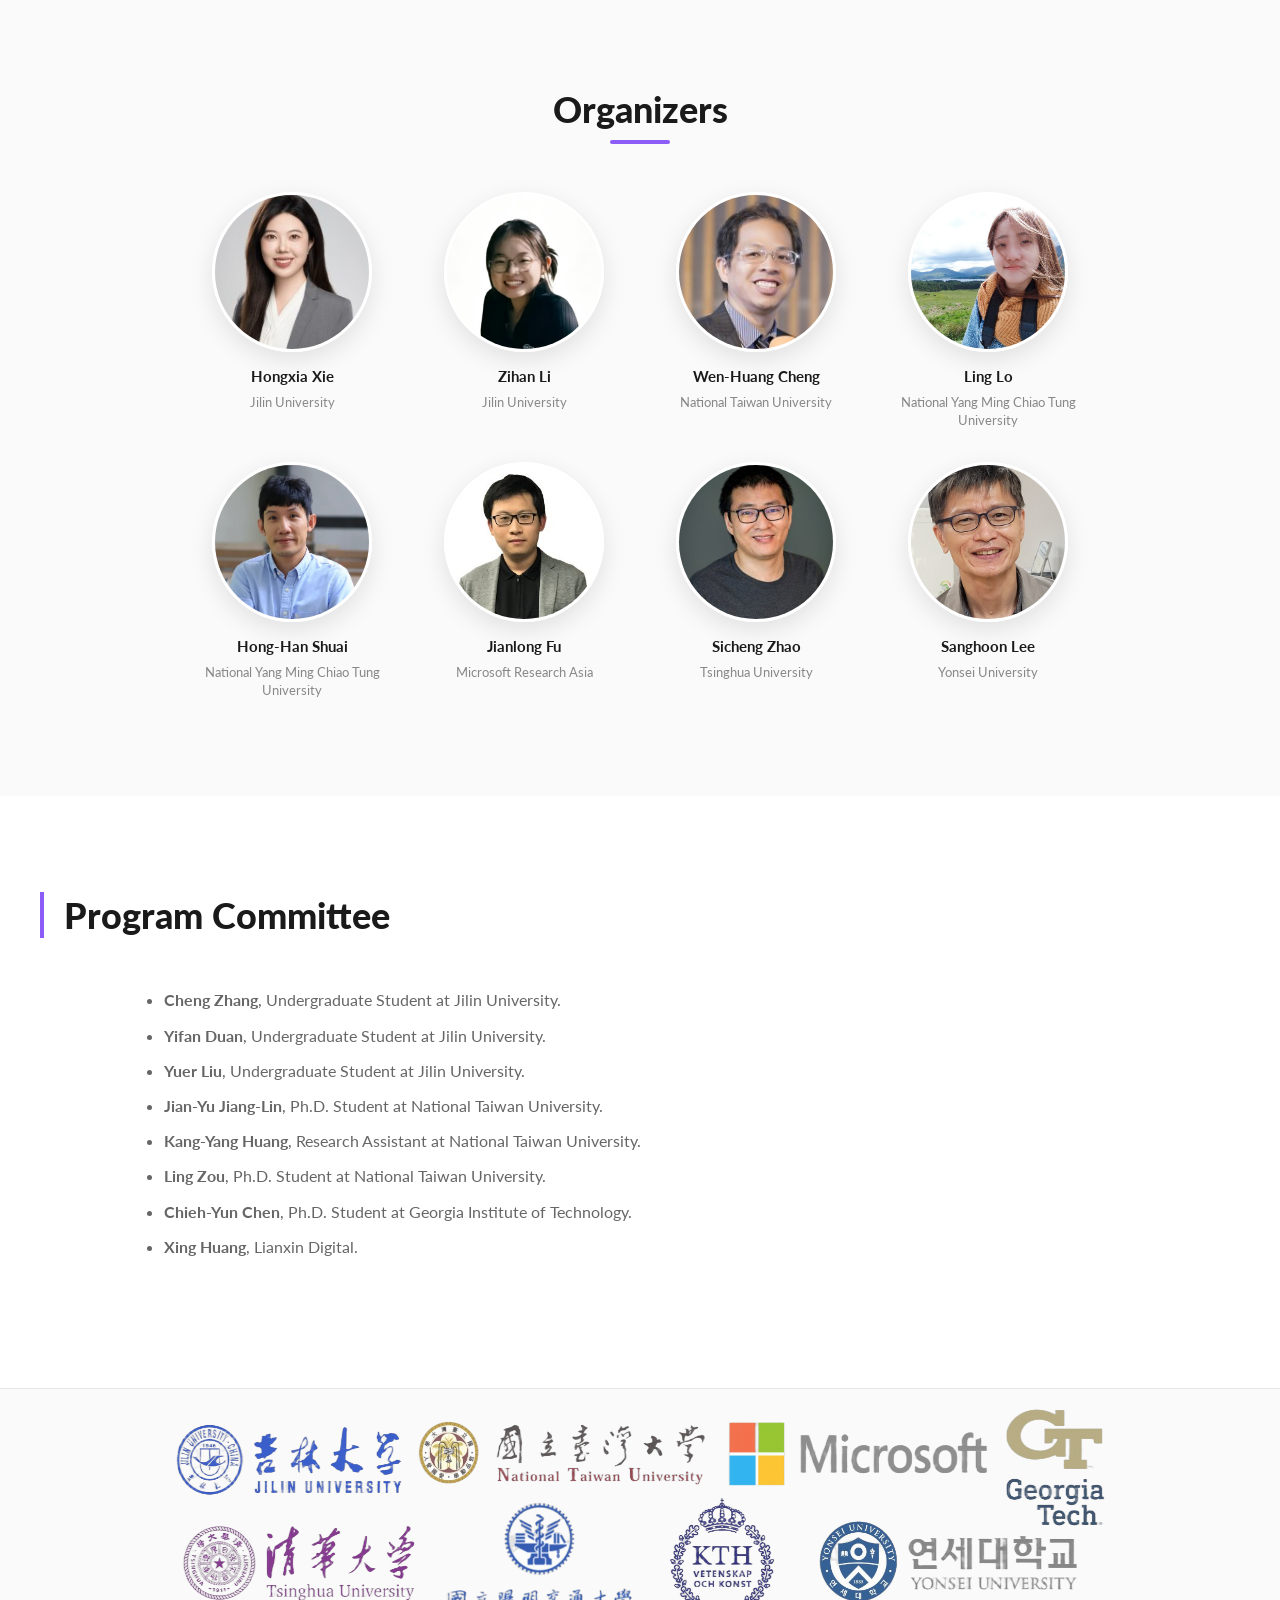
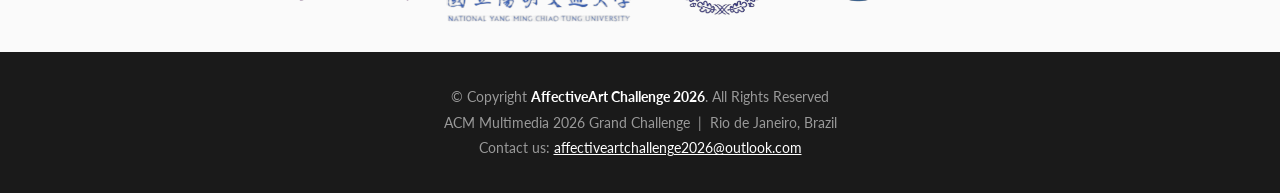
==== commit 164f2688: "Update index.html" ====
--- a/index.html
+++ b/index.html
@@ -1186,18 +1186,18 @@
             <div class="news-banner-content">
 
                 <div>
-                    <span class="news-date">[June 16, 2026]</span>
+                    <!-- <span class="news-date">[June 16, 2026]</span> -->
                     <strong>Announcement of Track Winners and Verification Reminder</strong><br>
-                    We are pleased to announce the first-place teams in the two tracks of the Challenge, based on the current leaderboard results, manual result inspection, and Reproducibility Verification.<br><br>
+                    We are pleased to announce the first-place teams in the two tracks of the Challenge, based on the current leaderboard results, manual result inspection, and Reproducibility Verification.<br>
                 
                     <strong>Track 1 Winner:</strong> USTC_PI_LAB_TEAM<br>
-                    <strong>Track 2 Winner:</strong> N&amp;T小分队<br><br>
+                    <strong>Track 2 Winner:</strong> N&amp;T小分队<br>
                 
-                    Congratulations to the winning teams for their outstanding performance.<br><br>
+                    Congratulations to the winning teams for their outstanding performance.<br>
                 
-                    We would also like to clarify that the organizing committee intends to issue certificates to the top three teams in each track. However, over the past few days, we have been unable to reach some teams. These teams have not yet completed the required identity verification or submitted the necessary materials for <strong>Reproducibility Verification</strong> as requested.<br><br>
+                    We would also like to clarify that the organizing committee intends to issue certificates to the top three teams in each track. However, over the past few days, we have been unable to reach some teams. These teams have not yet completed the required identity verification or submitted the necessary materials for Reproducibility Verification as requested.<br>
                 
-                    To ensure fairness and the integrity of the final results, we kindly ask the relevant teams to contact the organizing committee and submit all required materials by <strong>June 20, 2026</strong>. Teams that fail to complete the required verification process by the deadline may not be eligible to receive certificates or have their results officially recognized.<br><br>
+                    To ensure fairness and the integrity of the final results, we kindly ask the relevant teams to contact the organizing committee and submit all required materials by <strong>June 20, 2026</strong>. Teams that fail to complete the required verification process by the deadline may not be eligible to receive certificates or have their results officially recognized.<br>
                 
                     We appreciate all teams' understanding and cooperation.
                 </div>
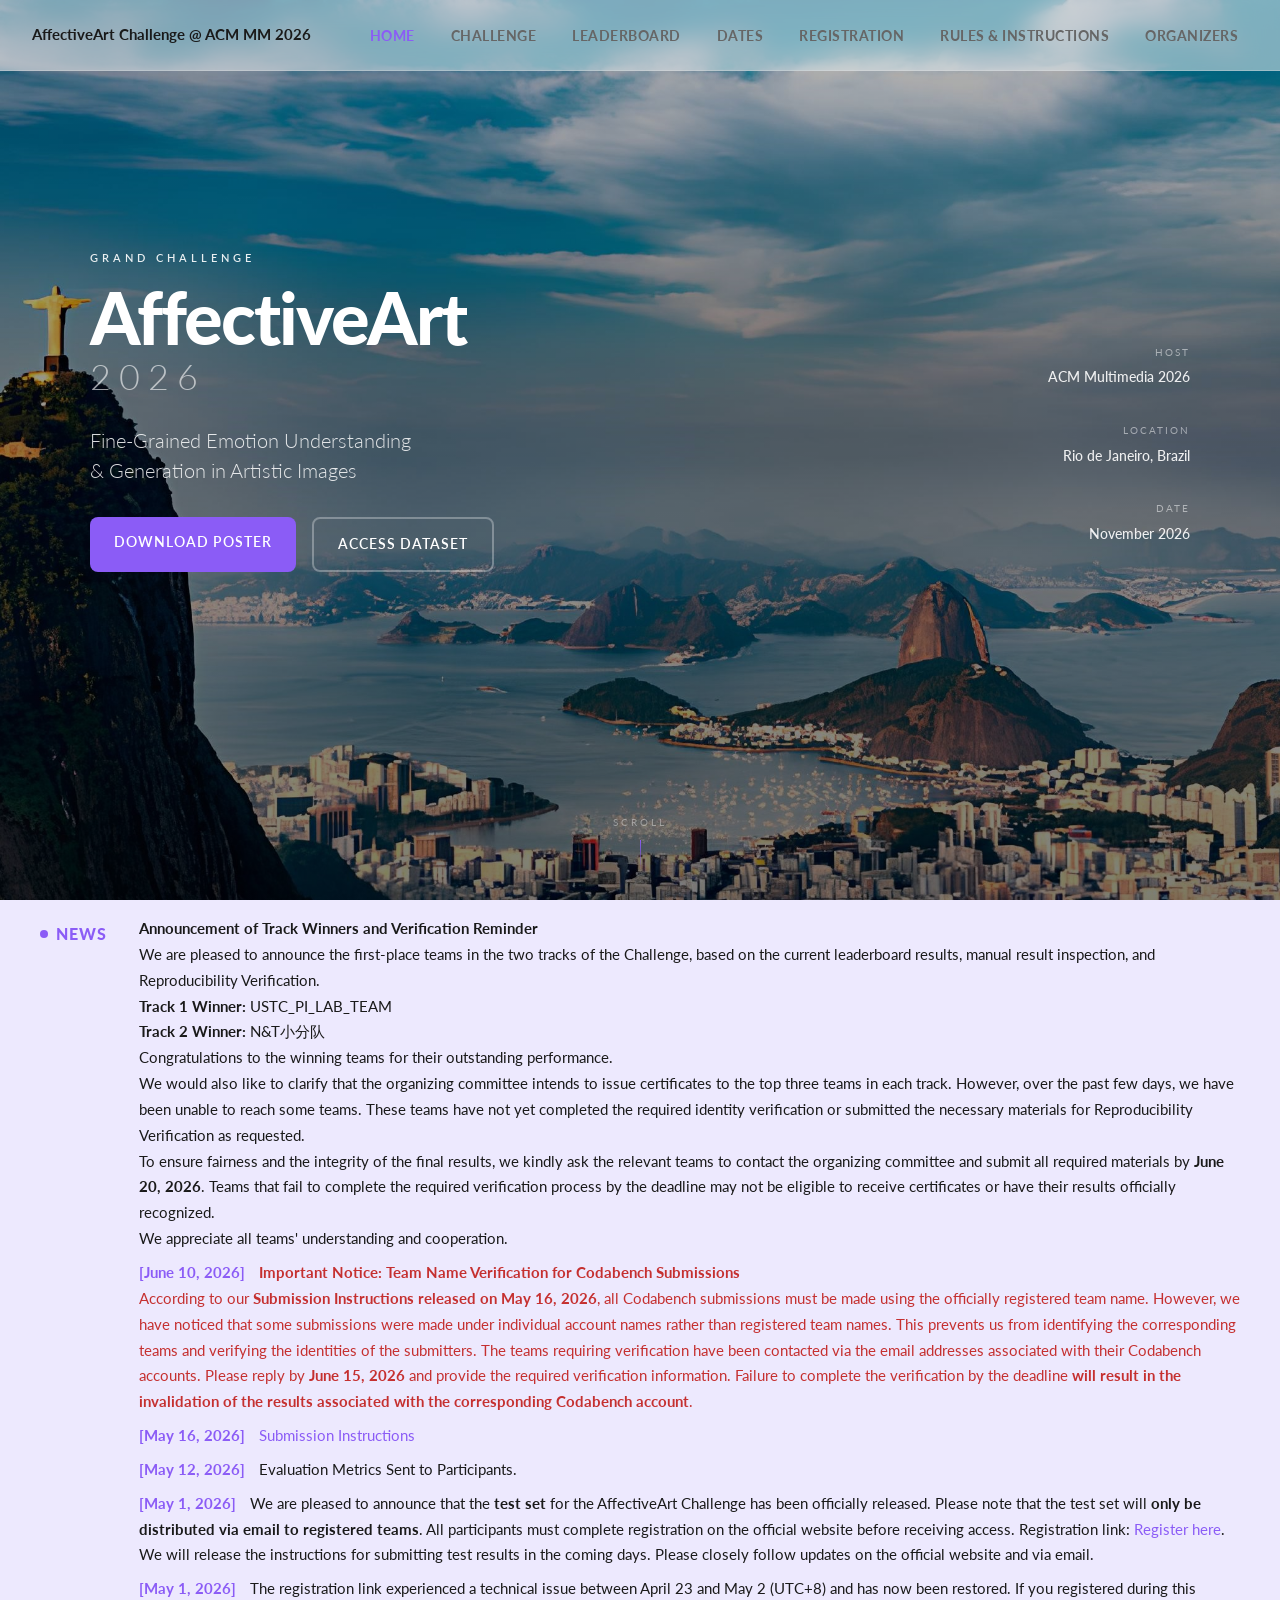
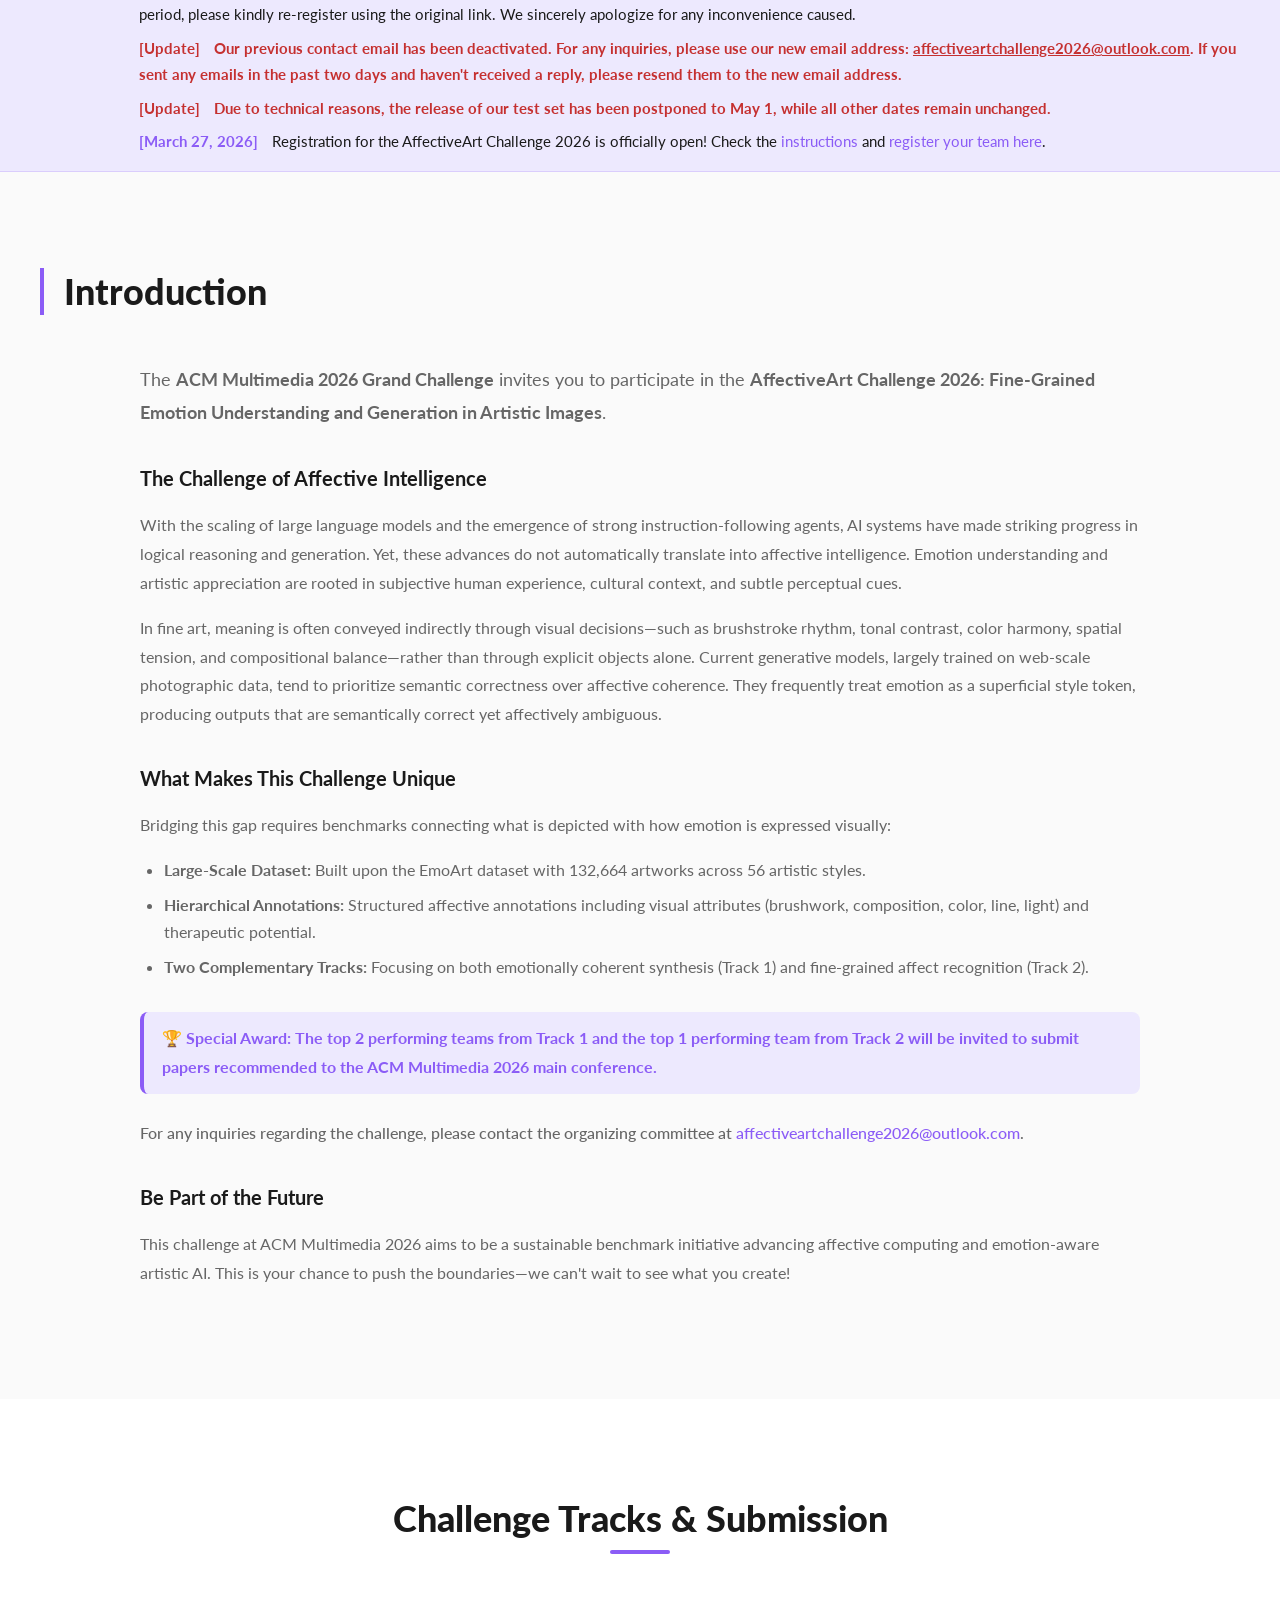
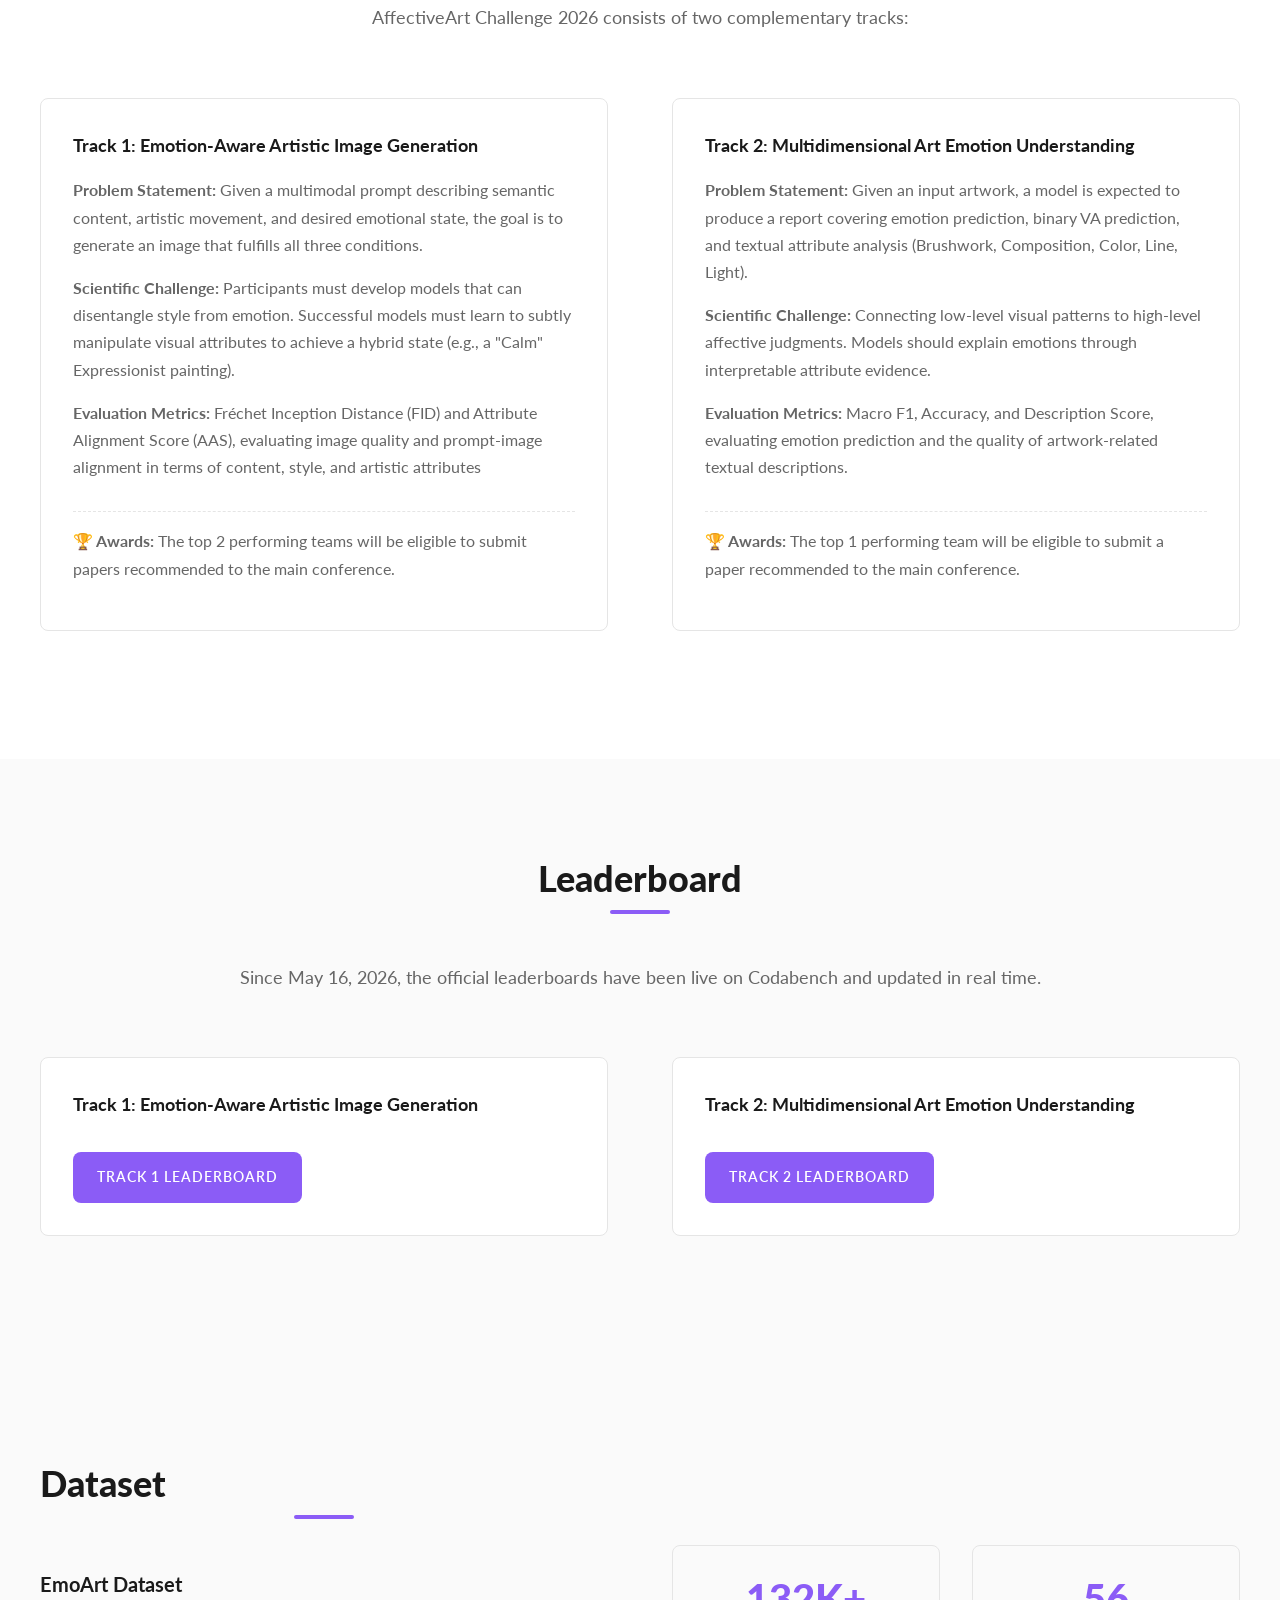
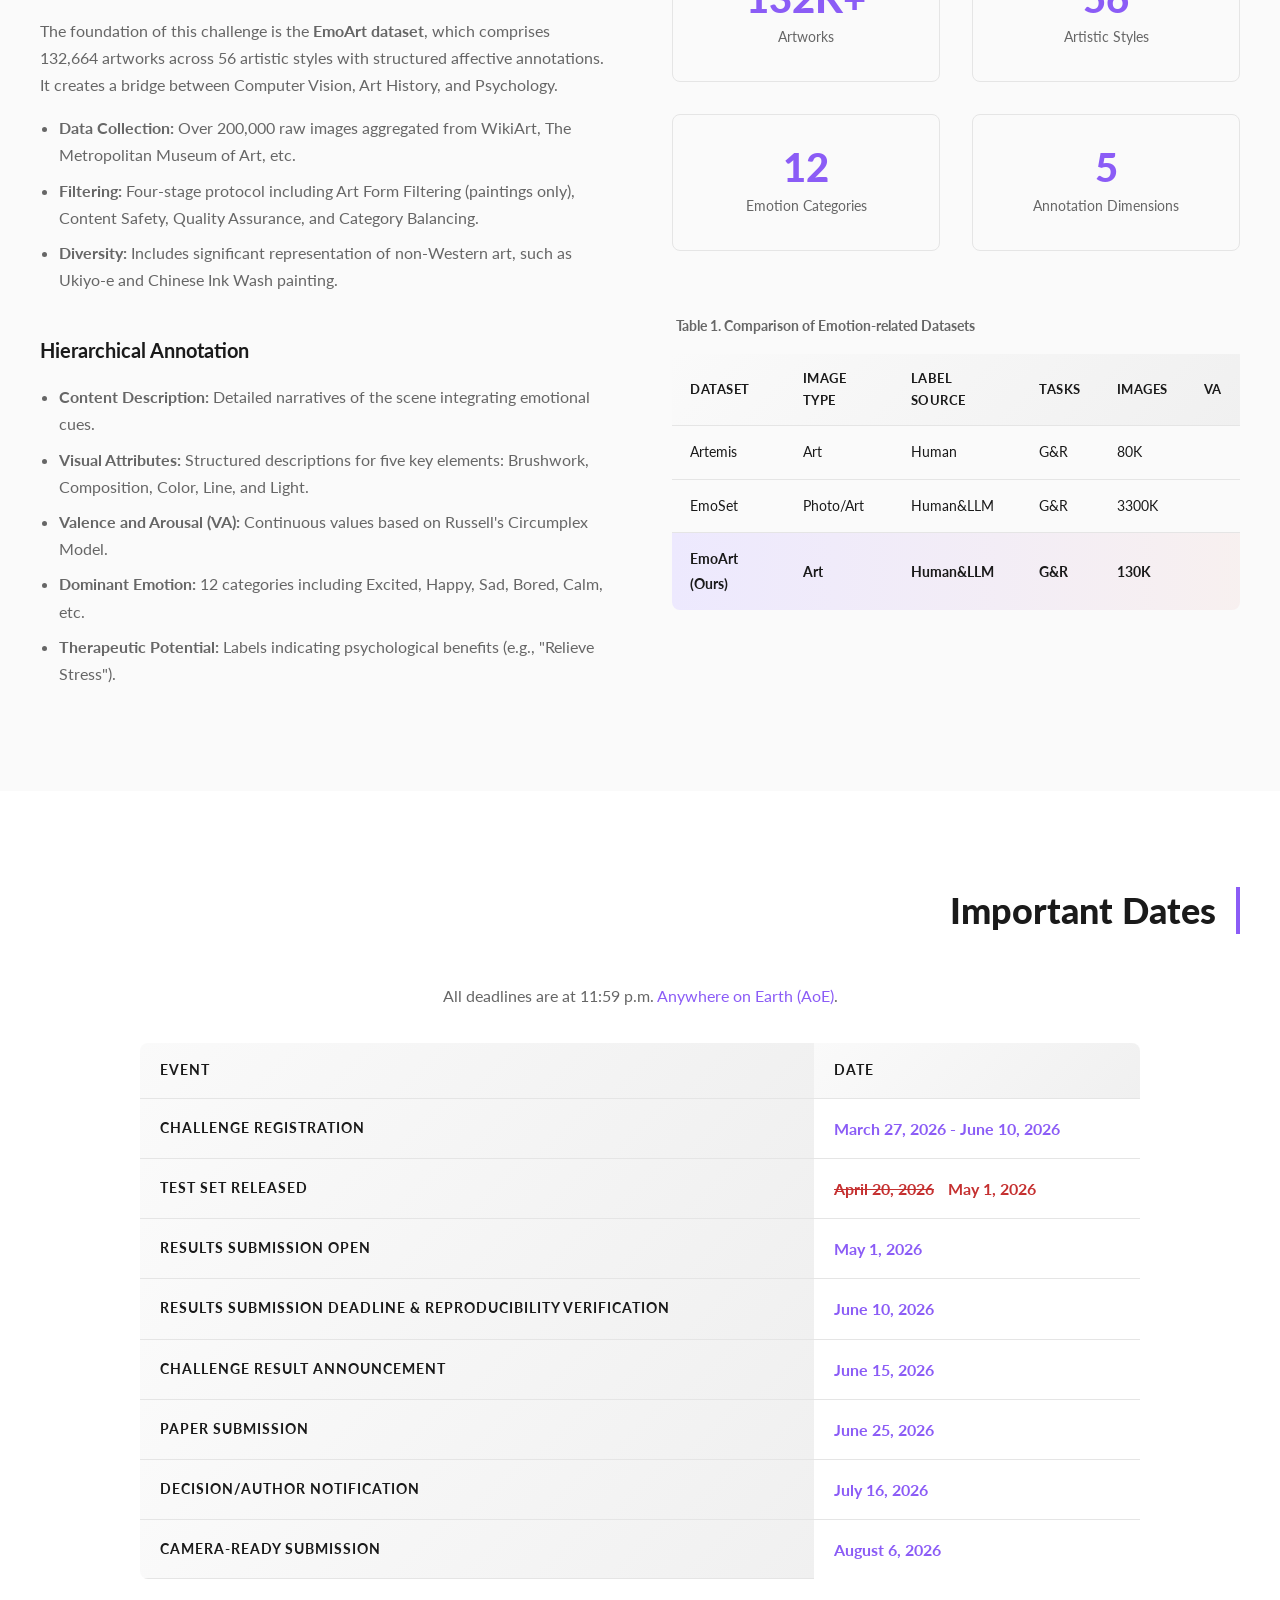
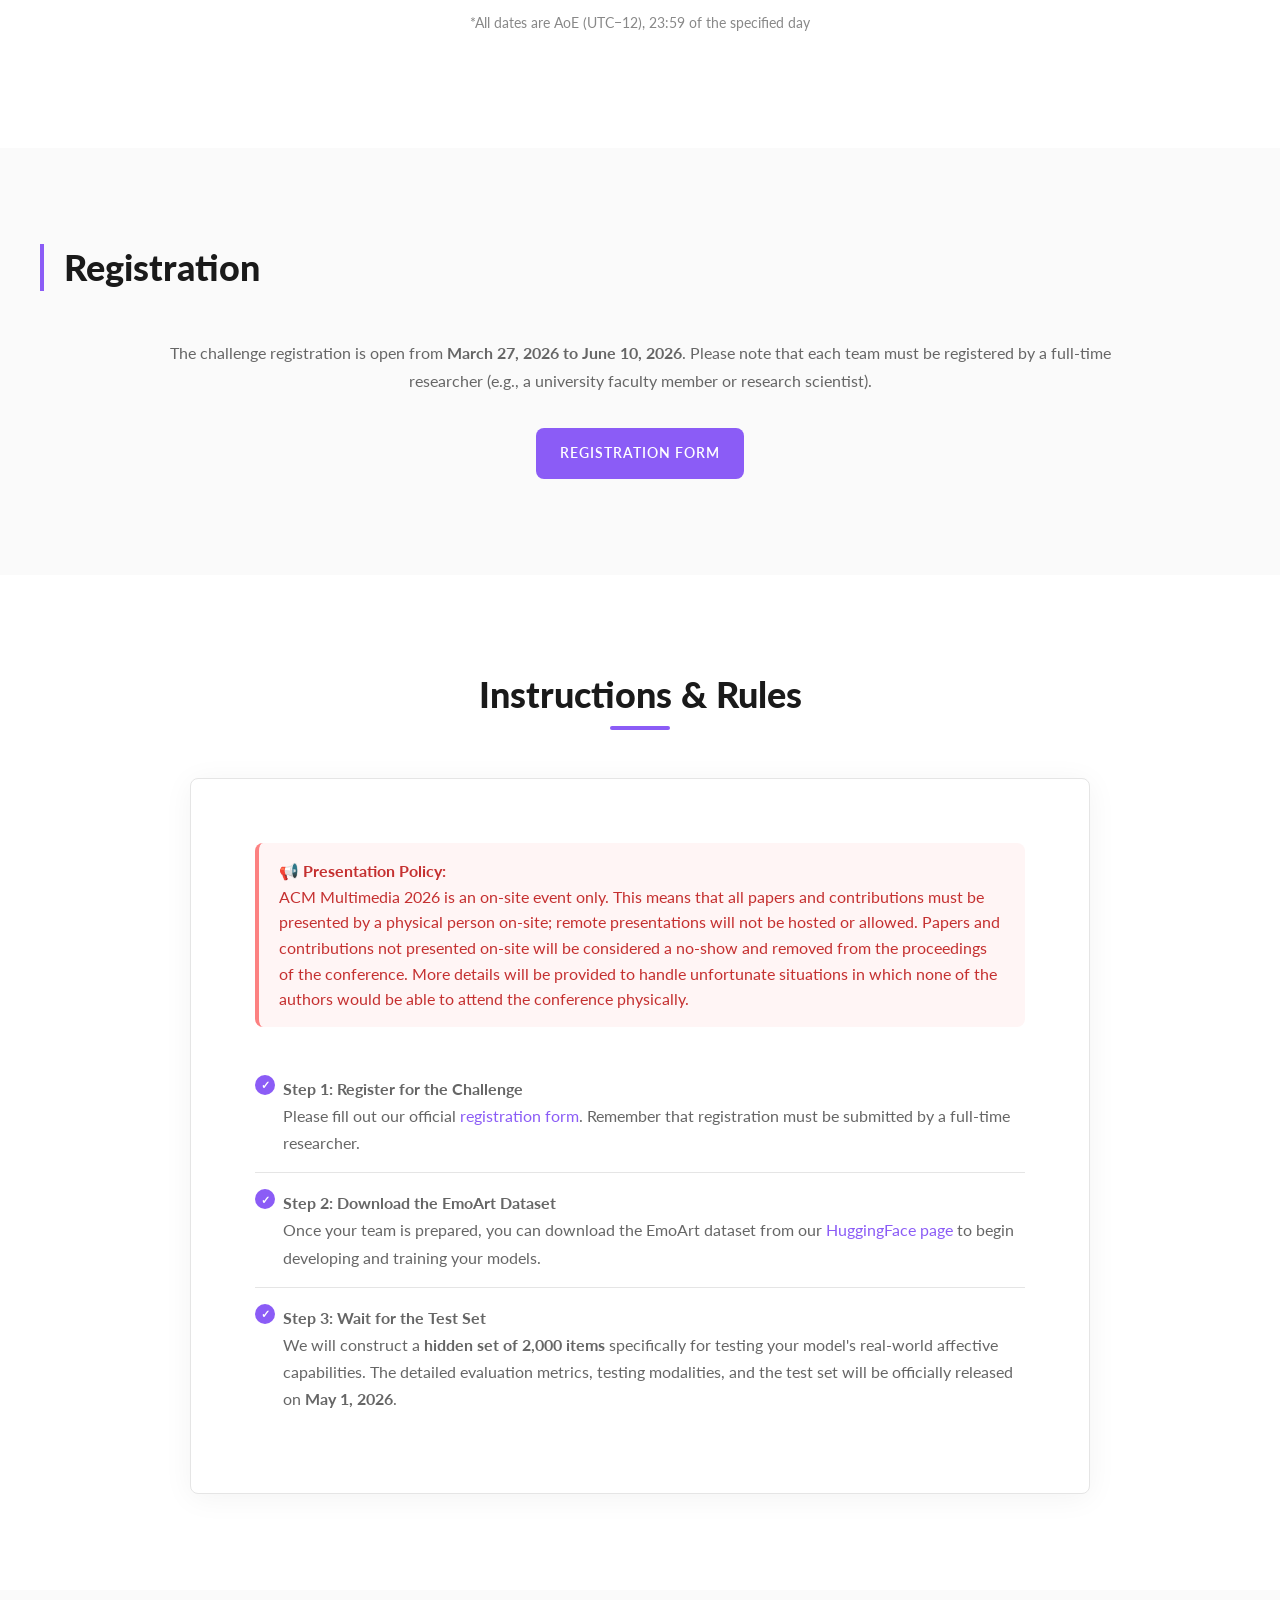
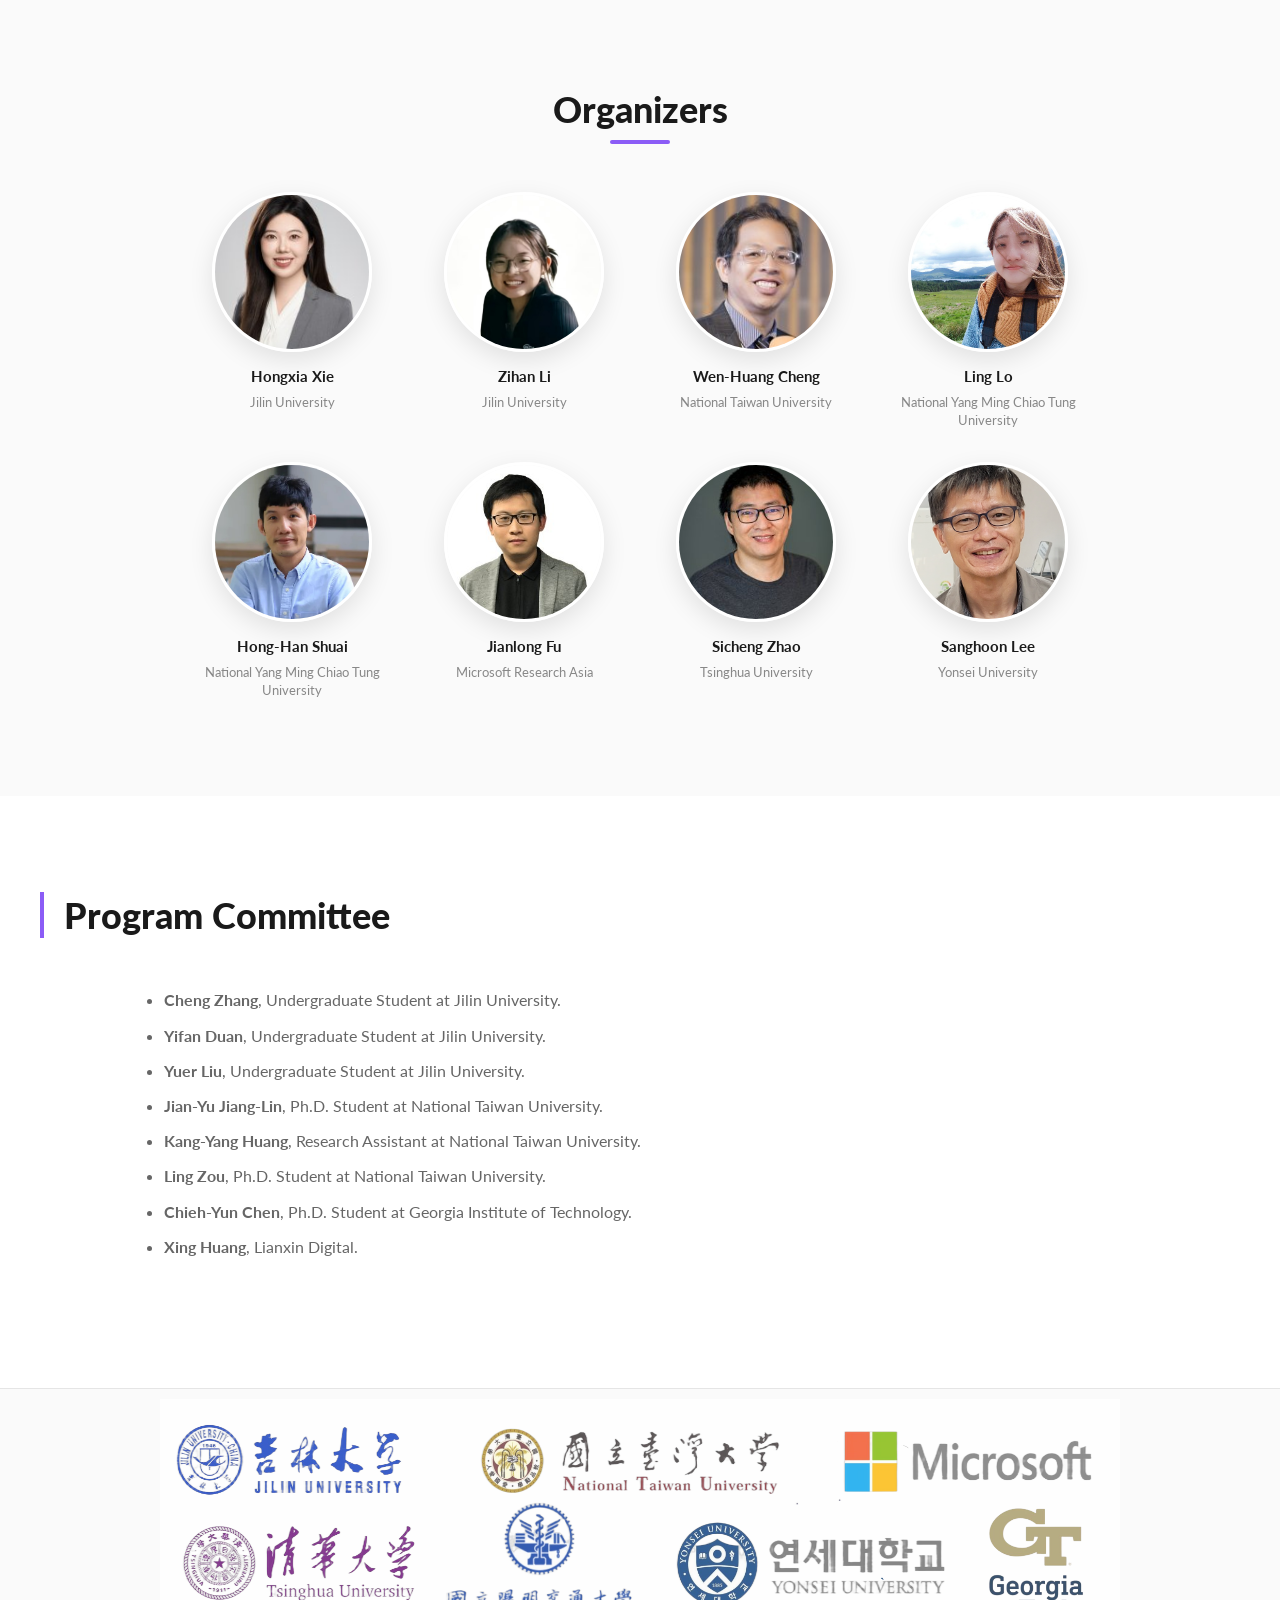
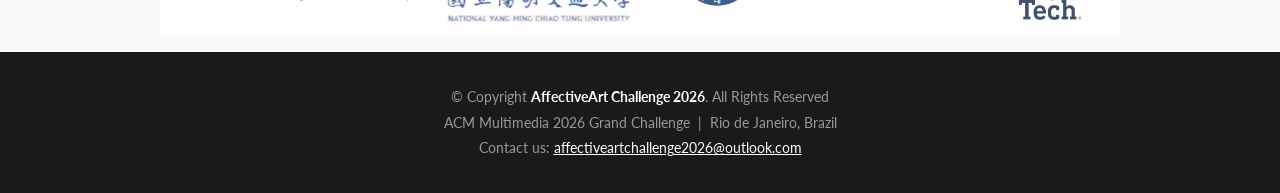
==== commit f2c888ef: "Update index.html" ====
--- a/index.html
+++ b/index.html
@@ -1677,7 +1677,7 @@
 
     <section style="padding: 10px 0; border-top: 1px solid var(--color-border);">
         <div class="container partner-logos">
-            <img src="images/logo/logo_ensemble.png" alt="Partner Logos">
+            <img src="images/logo/logo_ensemble2.png" alt="Partner Logos">
         </div>
     </section>
 
